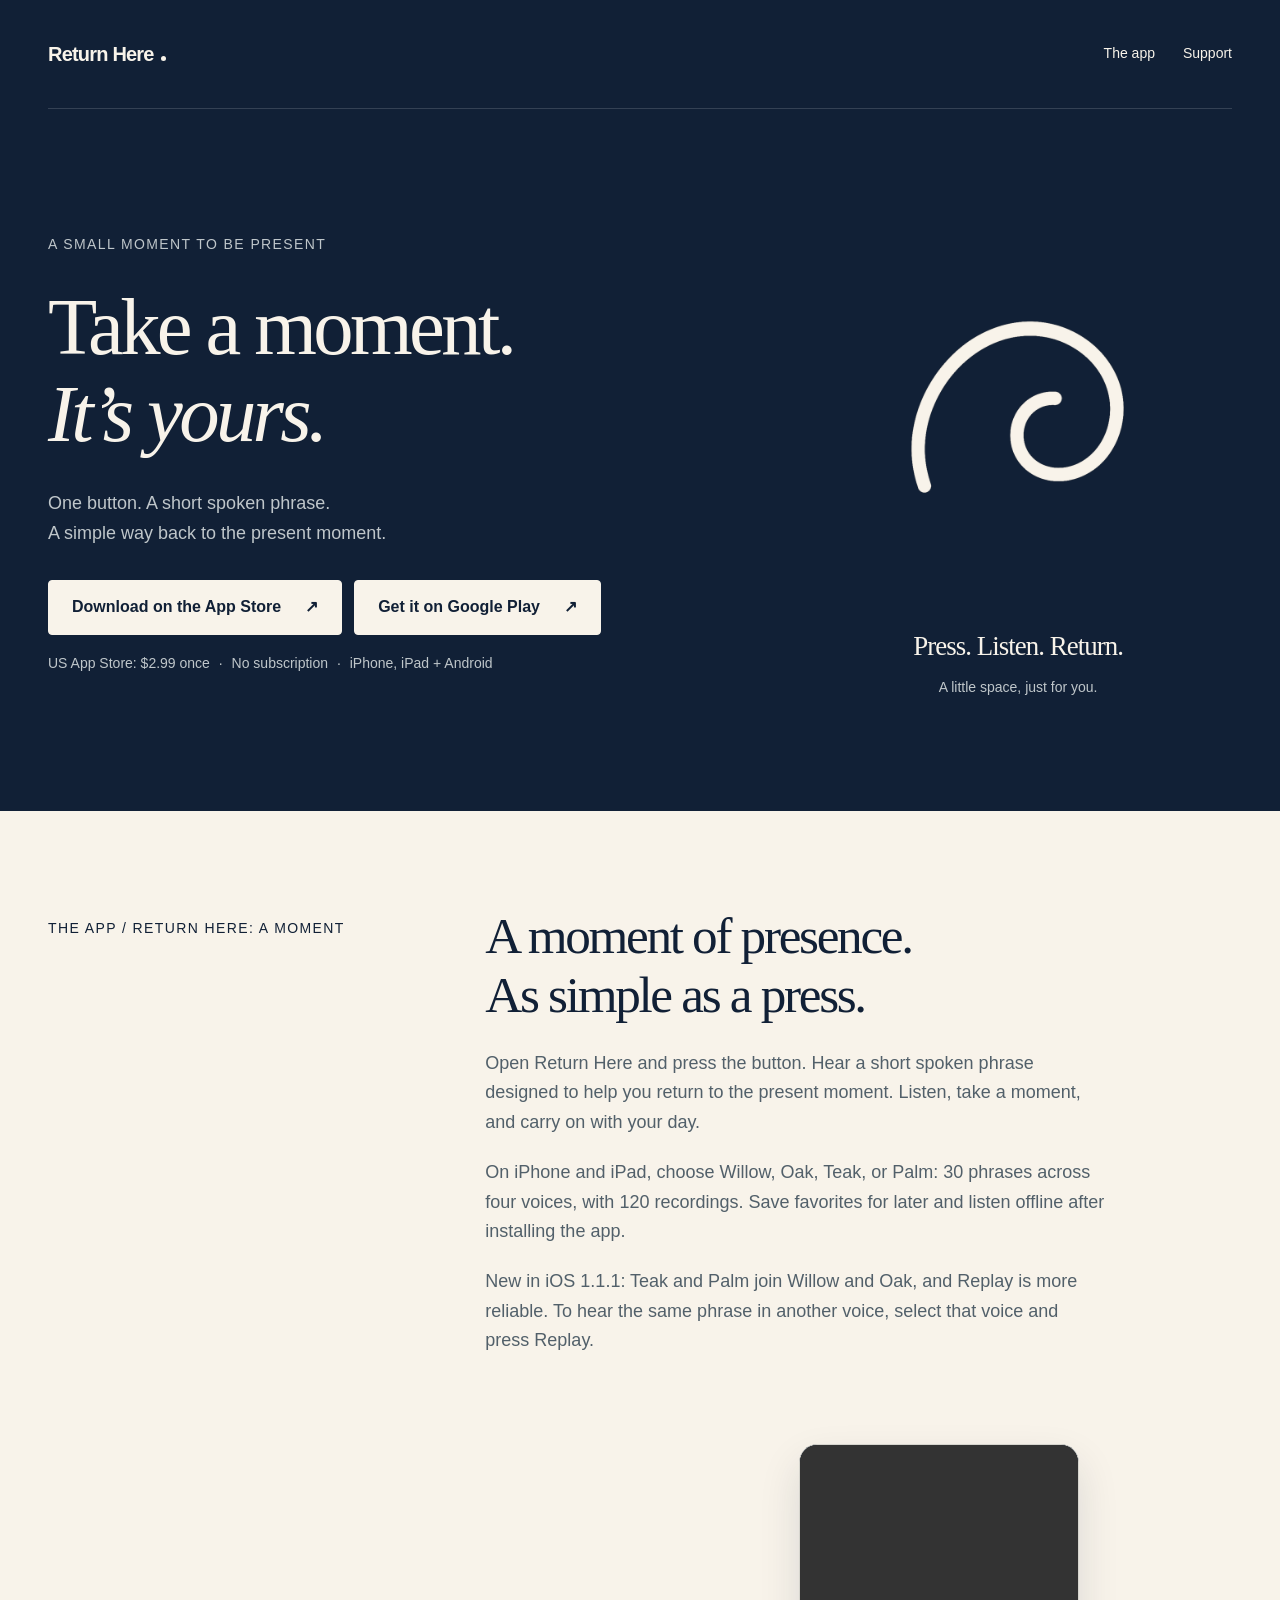
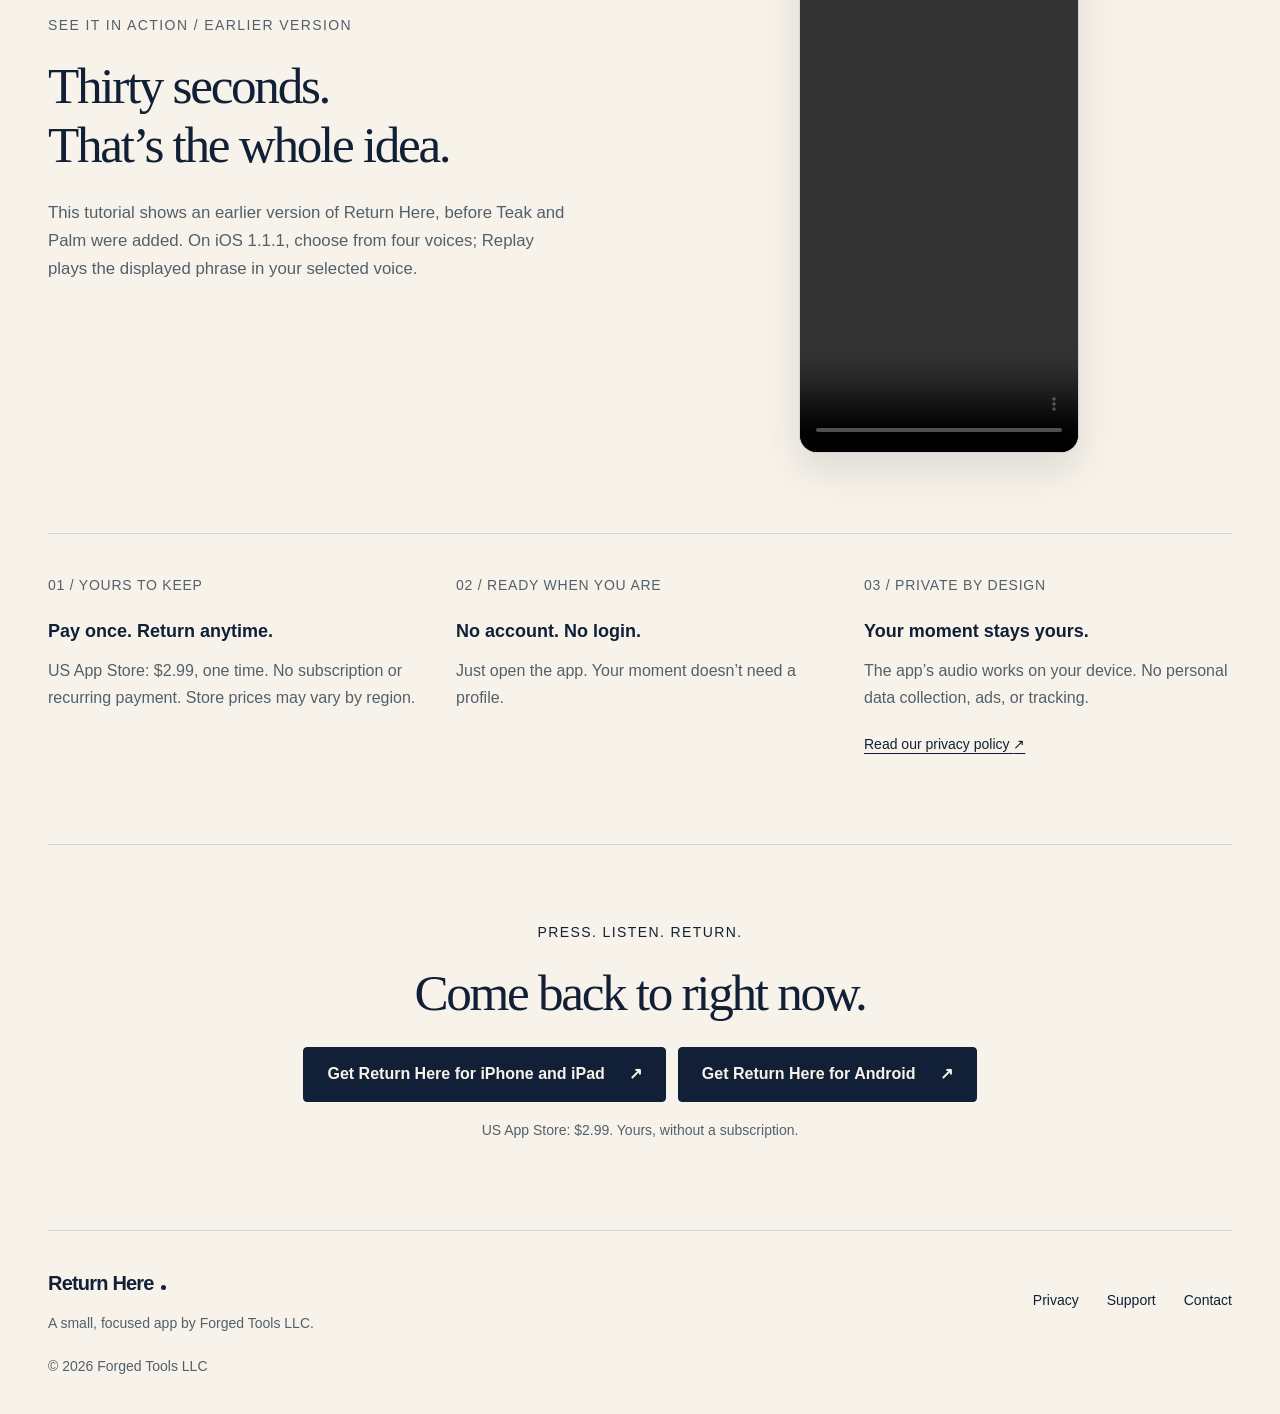
==== return-here/index.html @ cda468ab "Align Return Here website with iOS 1.1.1" ====
<!doctype html>
<html lang="en">
<head>
  <meta charset="utf-8">
  <meta name="viewport" content="width=device-width, initial-scale=1">
  <meta name="theme-color" content="#112036">
  <meta name="description" content="Return Here: A Moment. On iPhone and iPad: 30 phrases in four voices—Willow, Oak, Teak, and Palm. Press, listen, replay, and save favorites. No subscription.">
  <title>Return Here: A Moment — Take a moment. It’s yours.</title>
  <link rel="icon" type="image/png" sizes="1024x1024" href="/assets/return-here-icon.png">
  <link rel="apple-touch-icon" href="/assets/return-here-icon.png">
  <meta property="og:title" content="Return Here: A Moment — Take a moment. It’s yours.">
  <meta property="og:description" content="A simple way back to the present moment. iOS 1.1.1 brings Teak and Palm alongside Willow and Oak, with more reliable Replay. 30 phrases, four voices, 120 recordings.">
  <link rel="canonical" href="https://forgedtools.ai/return-here/">
  <meta property="og:url" content="https://forgedtools.ai/return-here/">
  <meta property="og:type" content="website">
  <meta property="og:image" content="https://forgedtools.ai/assets/return-here-icon.png">
  <meta property="og:image:width" content="1024">
  <meta property="og:image:height" content="1024">
  <meta property="og:image:alt" content="Return Here cream spiral on navy">
  <meta name="twitter:card" content="summary">
  <link rel="stylesheet" href="/return-here.css?v=ios-1-1-1">
</head>
<body>
  <a class="skip-link" href="#main">Skip to content</a>
  <div class="navy">
    <header class="site-header wrap">
      <a class="wordmark" href="/return-here/" aria-label="Return Here home">Return Here<span class="brand-dot" aria-hidden="true"></span></a>
      <nav aria-label="Primary navigation"><a href="#products">The app</a><a href="/support.html">Support</a></nav>
    </header>
    <main id="main">
      <section class="hero wrap" aria-labelledby="hero-title">
        <div class="hero-copy">
          <p class="eyebrow">A small moment to be present</p>
          <h1 id="hero-title">Take a moment.<br><em>It’s yours.</em></h1>
          <p class="intro">One button. A short spoken phrase.<br>A simple way back to the present moment.</p>
          <div class="store-buttons">
            <a class="button" href="https://apps.apple.com/us/app/return-here-a-moment/id6803208554">Download on the App Store <span aria-hidden="true">↗</span></a>
            <a class="button" href="https://play.google.com/store/apps/details?id=ai.forgedtools.here">Get it on Google Play <span aria-hidden="true">↗</span></a>
          </div>
          <p class="purchase">US App Store: $2.99 once <span aria-hidden="true">·</span> No subscription <span aria-hidden="true">·</span> iPhone, iPad + Android</p>
        </div>
        <div class="hero-brand">
          <img class="hero-icon" src="/assets/return-here-icon.png" width="1024" height="1024" alt="Return Here cream spiral" fetchpriority="high">
          <div class="ritual">
            <p>Press. Listen. Return.</p>
            <span class="ritual-note">A little space, just for you.</span>
          </div>
        </div>
      </section>
      <div class="cream">
        <section class="explanation wrap" id="products" aria-labelledby="app-title">
          <p class="eyebrow">The app / Return Here: A Moment</p>
          <div><h2 id="app-title">A moment of presence.<br>As simple as a press.</h2>
          <p>Open Return Here and press the button. Hear a short spoken phrase designed to help you return to the present moment. Listen, take a moment, and carry on with your day.</p>
          <p>On iPhone and iPad, choose Willow, Oak, Teak, or Palm: 30 phrases across four voices, with 120 recordings. Save favorites for later and listen offline after installing the app.</p>
          <p>New in iOS 1.1.1: Teak and Palm join Willow and Oak, and Replay is more reliable. To hear the same phrase in another voice, select that voice and press Replay.</p></div>
        </section>
        <section class="demo wrap" aria-labelledby="demo-title">
          <div class="demo-copy">
            <p class="eyebrow">See it in action / Earlier version</p>
            <h2 id="demo-title">Thirty seconds.<br>That’s the whole idea.</h2>
            <p>This tutorial shows an earlier version of Return Here, before Teak and Palm were added. On iOS 1.1.1, choose from four voices; Replay plays the displayed phrase in your selected voice.</p>
          </div>
          <div class="demo-media">
            <video controls playsinline preload="metadata" aria-label="30-second Return Here tutorial showing an earlier version">
              <source src="/assets/return-here-tutorial.mp4" type="video/mp4">
              Your browser does not support the video tag.
            </video>
          </div>
        </section>
        <section class="values wrap" aria-label="Simple by design">
          <article><p class="eyebrow">01 / Yours to keep</p><h3>Pay once. Return anytime.</h3><p>US App Store: $2.99, one time. No subscription or recurring payment. Store prices may vary by region.</p></article>
          <article><p class="eyebrow">02 / Ready when you are</p><h3>No account. No login.</h3><p>Just open the app. Your moment doesn’t need a profile.</p></article>
          <article><p class="eyebrow">03 / Private by design</p><h3>Your moment stays yours.</h3><p>The app’s audio works on your device. No personal data collection, ads, or tracking.</p><a class="text-link" href="/privacy.html">Read our privacy policy <span aria-hidden="true">↗</span></a></article>
        </section>
        <section class="closing wrap" aria-labelledby="closing-title"><p class="eyebrow">Press. Listen. Return.</p><h2 id="closing-title">Come back to right now.</h2><div class="store-buttons"><a class="button dark" href="https://apps.apple.com/us/app/return-here-a-moment/id6803208554">Get Return Here for iPhone and iPad <span aria-hidden="true">↗</span></a><a class="button dark" href="https://play.google.com/store/apps/details?id=ai.forgedtools.here">Get Return Here for Android <span aria-hidden="true">↗</span></a></div><p class="purchase">US App Store: $2.99. Yours, without a subscription.</p></section>
        <footer class="site-footer wrap">
          <div id="about"><a class="wordmark" href="/return-here/">Return Here<span class="brand-dot" aria-hidden="true"></span></a><p>A small, focused app by Forged Tools LLC.</p></div>
          <nav aria-label="Footer navigation"><a href="/privacy.html">Privacy</a><a href="/support.html">Support</a><a id="contact" href="mailto:hello@forgedtools.ai">Contact</a></nav>
          <p class="copyright">© 2026 Forged Tools LLC</p>
        </footer>
      </div>
    </main>
  </div>
  <script>
    document.addEventListener('visibilitychange', () => {
      if (document.hidden) {
        document.querySelector('.demo-media video').pause();
      }
    });
  </script>
</body>
</html>
---- return-here.css ----
:root { color-scheme: light; --navy: #112036; --cream: #f8f3ea; --muted: #bfc6ca; --ink-muted: #52606a; --line: #d6d5ce; }
* { box-sizing: border-box; }
html { scroll-behavior: smooth; }
body { margin: 0; font-family: -apple-system, BlinkMacSystemFont, "Segoe UI", sans-serif; font-size: 16px; line-height: 1.65; -webkit-font-smoothing: antialiased; }
a { color: inherit; text-underline-offset: .3em; }
a:focus-visible { outline: 2px solid currentColor; outline-offset: 6px; }
a:hover { text-decoration: underline; }
p, h1, h2, h3 { margin-top: 0; }
.wrap { width: min(1184px, calc(100% - 96px)); margin-inline: auto; }
.navy { background: var(--navy); color: var(--cream); }
.cream { background: var(--cream); color: var(--navy); }
.site-header { display: flex; justify-content: space-between; align-items: center; padding-block: 32px; border-bottom: 1px solid #ffffff26; }
.wordmark { display: inline-flex; align-items: baseline; gap: 7px; font-size: 1.25rem; font-weight: 600; letter-spacing: -.04em; text-decoration: none; }
.brand-dot { width: 5px; height: 5px; background: currentColor; border-radius: 50%; }
nav { display: flex; flex-wrap: wrap; gap: 28px; }
nav a { display: inline-flex; align-items: center; min-height: 44px; font-size: .875rem; text-decoration: none; }
.hero { display: grid; grid-template-columns: 1.6fr 1fr; align-items: center; gap: 72px; padding-block: 100px 112px; }
.eyebrow { font-size: .875rem; letter-spacing: .1em; text-transform: uppercase; font-weight: 500; margin-bottom: 28px; }
.hero .eyebrow { color: var(--muted); }
h1, h2 { font-family: Georgia, "Times New Roman", serif; font-weight: 400; letter-spacing: -.045em; }
h1 { font-size: clamp(3.5rem, 6.3vw, 5.7rem); line-height: 1.07; margin-bottom: 32px; }
h1 em { font-weight: 400; }
.intro { color: var(--muted); font-size: 1.125rem; margin-bottom: 32px; }
.store-buttons { display: flex; flex-wrap: wrap; gap: 12px; align-items: center; }
.closing .store-buttons { justify-content: center; }
.button { display: inline-flex; justify-content: center; align-items: center; gap: 24px; min-height: 54px; padding: 13px 23px; border: 1px solid var(--cream); border-radius: 4px; color: var(--navy); background: var(--cream); text-decoration: none; font-size: 1rem; font-weight: 600; }
.button:hover { background: #e4dfd3; text-decoration: none; }
.purchase { font-size: .875rem; color: var(--muted); margin: 17px 0 0; }
.purchase span { margin-inline: 5px; }
.hero-brand { min-width: 0; text-align: center; }
.hero-icon { display: block; width: 100%; max-width: 420px; height: auto; margin-inline: auto; }
.ritual p { font-family: Georgia, "Times New Roman", serif; font-size: clamp(1.4rem, 2.1vw, 2rem); line-height: 1.3; letter-spacing: -.035em; margin: 0; }
.ritual-note { display: block; margin-top: 12px; color: var(--muted); font-size: .875rem; }
.explanation { display: grid; grid-template-columns: 1fr 2fr; gap: 64px; padding-block: 96px 72px; scroll-margin-top: 32px; }
.explanation .eyebrow { padding-top: 10px; }
h2 { font-size: clamp(2.25rem, 4vw, 3.5rem); line-height: 1.15; margin-bottom: 24px; }
.explanation p:not(.eyebrow) { max-width: 620px; font-size: 1.125rem; color: var(--ink-muted); margin-bottom: 0; }
.explanation p + p { margin-top: 20px; }
.demo { display: grid; grid-template-columns: 1fr 1.1fr; gap: 64px; align-items: center; padding-block: 16px 80px; }
.demo-copy .eyebrow { color: var(--ink-muted); margin-bottom: 20px; }
.demo-copy p:not(.eyebrow) { max-width: 520px; color: var(--ink-muted); font-size: 1.05rem; margin-bottom: 0; }
.demo-media { display: flex; justify-content: center; }
.demo-media video { display: block; width: min(100%, 280px); aspect-ratio: 1080 / 2348; background: var(--navy); border: 1px solid var(--line); border-radius: 18px; box-shadow: 0 18px 42px #1120361f; }
.values { display: grid; grid-template-columns: repeat(3, 1fr); gap: 40px; padding-block: 40px 80px; border-top: 1px solid var(--line); }
.values .eyebrow { color: var(--ink-muted); font-size: .875rem; letter-spacing: .055em; margin-bottom: 20px; }
h3 { font-weight: 600; font-size: 1.125rem; margin-bottom: 12px; }
.values article > p:not(.eyebrow) { color: var(--ink-muted); margin-bottom: 14px; }
.text-link { display: inline-block; padding-block: 8px; font-size: .875rem; }
.closing { text-align: center; border-top: 1px solid var(--line); padding-block: 76px 88px; }
.closing .eyebrow { margin-bottom: 20px; }
.dark { background: var(--navy); border-color: var(--navy); color: var(--cream); }
.dark:hover { background: #263e53; }
.closing .purchase { color: var(--ink-muted); }
.site-footer { display: grid; grid-template-columns: 1fr auto; gap: 20px; border-top: 1px solid var(--line); padding-block: 36px; }
.site-footer p { font-size: .875rem; color: var(--ink-muted); margin: 12px 0 0; }
.site-footer .copyright { grid-column: 1 / -1; margin-top: 0; }
.skip-link { position: absolute; top: 12px; left: 12px; z-index: 2; padding: 12px 20px; background: var(--cream); color: var(--navy); transform: translateY(-180%); }
.skip-link:focus { transform: translateY(0); }
@media (max-width: 900px) {
  .wrap { width: calc(100% - 48px); }
  .hero { gap: 32px; padding-block: 72px 80px; }
  .explanation { gap: 32px; }
  .demo { gap: 32px; }
  .values { gap: 24px; }
}
@media (max-width: 640px) {
  .site-header { padding-block: 18px; }
  nav { gap: 20px; }
  .wordmark { font-size: 1.125rem; }
  .hero { grid-template-columns: 1fr; gap: 32px; padding-block: 12px 48px; }
  h1 { font-size: clamp(2.9rem, 10.5vw, 4rem); }
  .hero .eyebrow { font-size: .75rem; letter-spacing: .08em; margin-bottom: 24px; }
  .purchase { max-width: 320px; }
  .hero-brand { grid-row: 1; }
  .hero-icon { width: 200px; }
  .ritual p { font-size: 1.5rem; }
  .ritual-note { margin-top: 8px; }
  .store-buttons { align-items: stretch; }
  .store-buttons .button { width: 100%; }
  .explanation { grid-template-columns: 1fr; gap: 0; padding-block: 56px 44px; }
  .demo { grid-template-columns: 1fr; gap: 28px; padding-block: 0 56px; }
  .demo-media { justify-content: flex-start; }
  .demo-media video { width: min(100%, 240px); }
  .values { grid-template-columns: 1fr; gap: 32px; padding-block: 32px 48px; }
  .values .eyebrow { margin-bottom: 12px; }
  .closing { padding-block: 52px 56px; }
  .closing .purchase { margin-inline: auto; }
  .site-footer { grid-template-columns: 1fr; gap: 12px; }
  .button { gap: 16px; }
}
@media (prefers-reduced-motion: reduce) { html { scroll-behavior: auto; } }
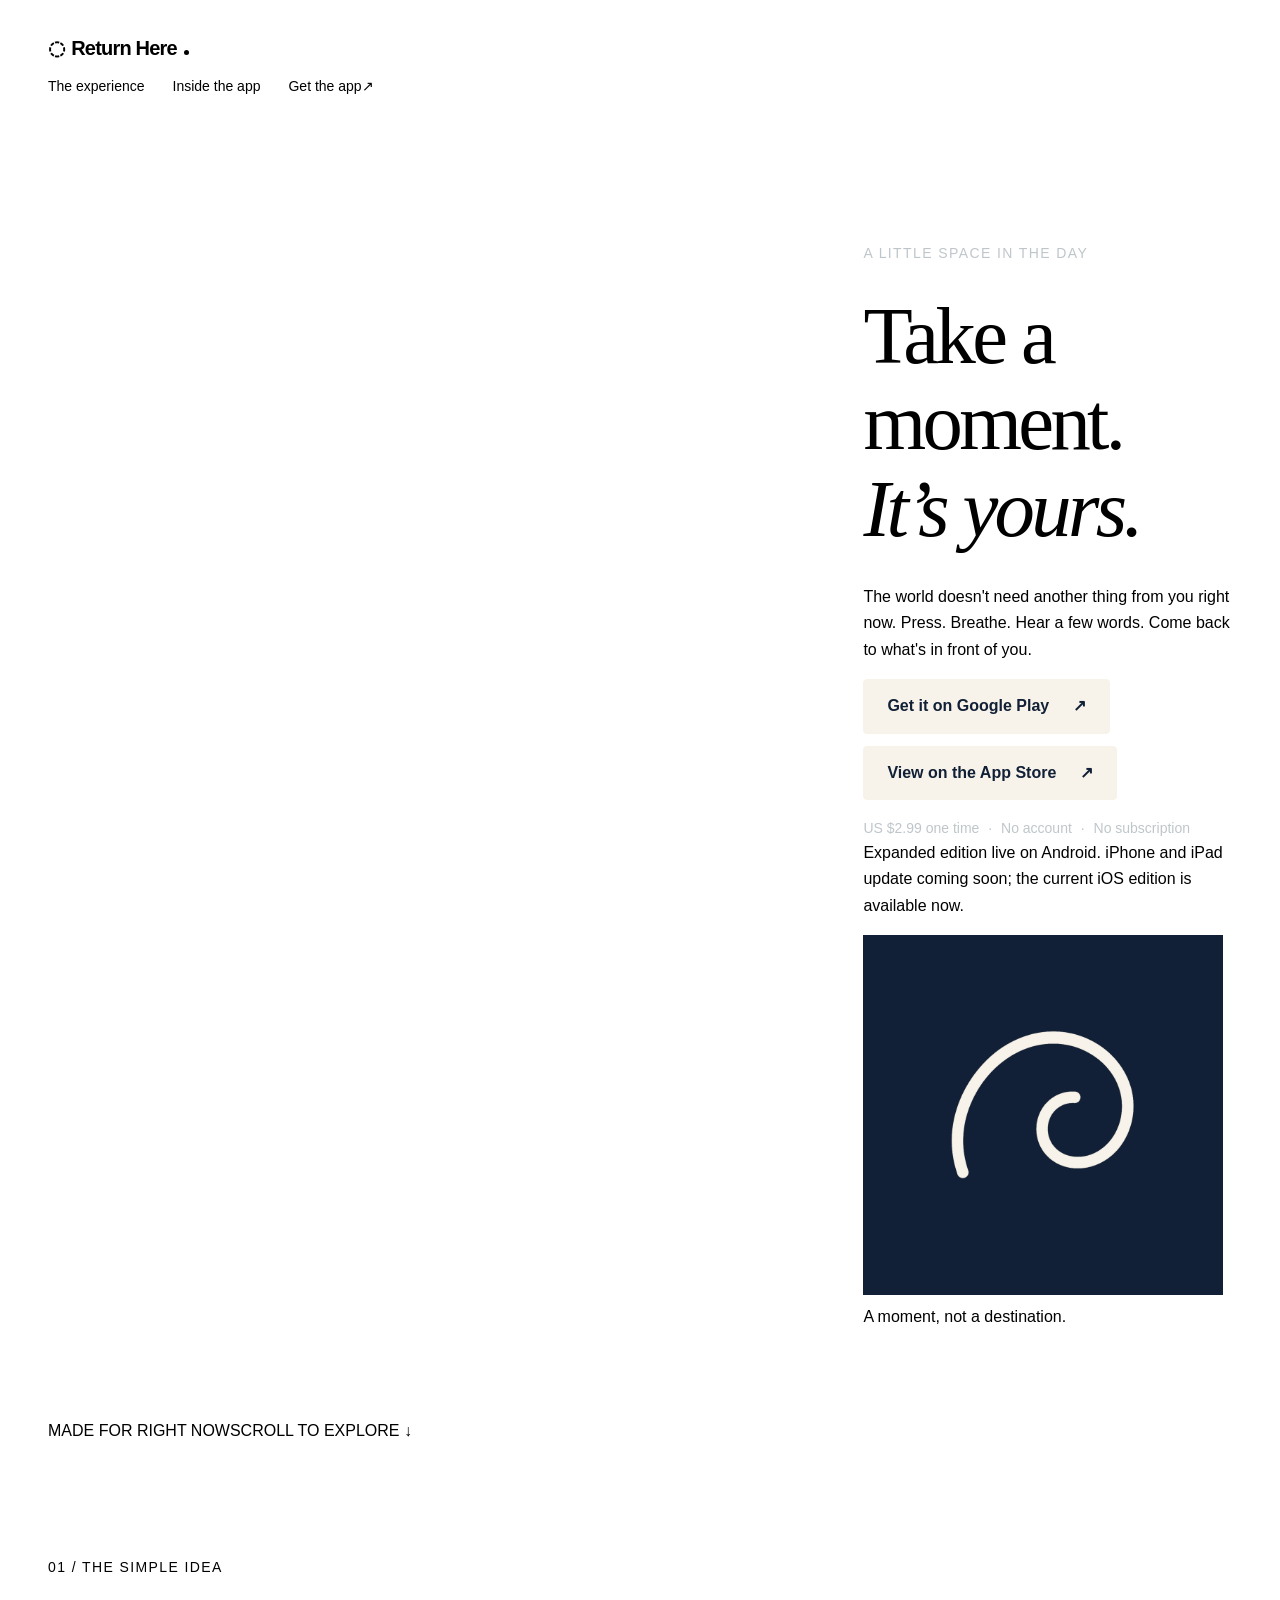
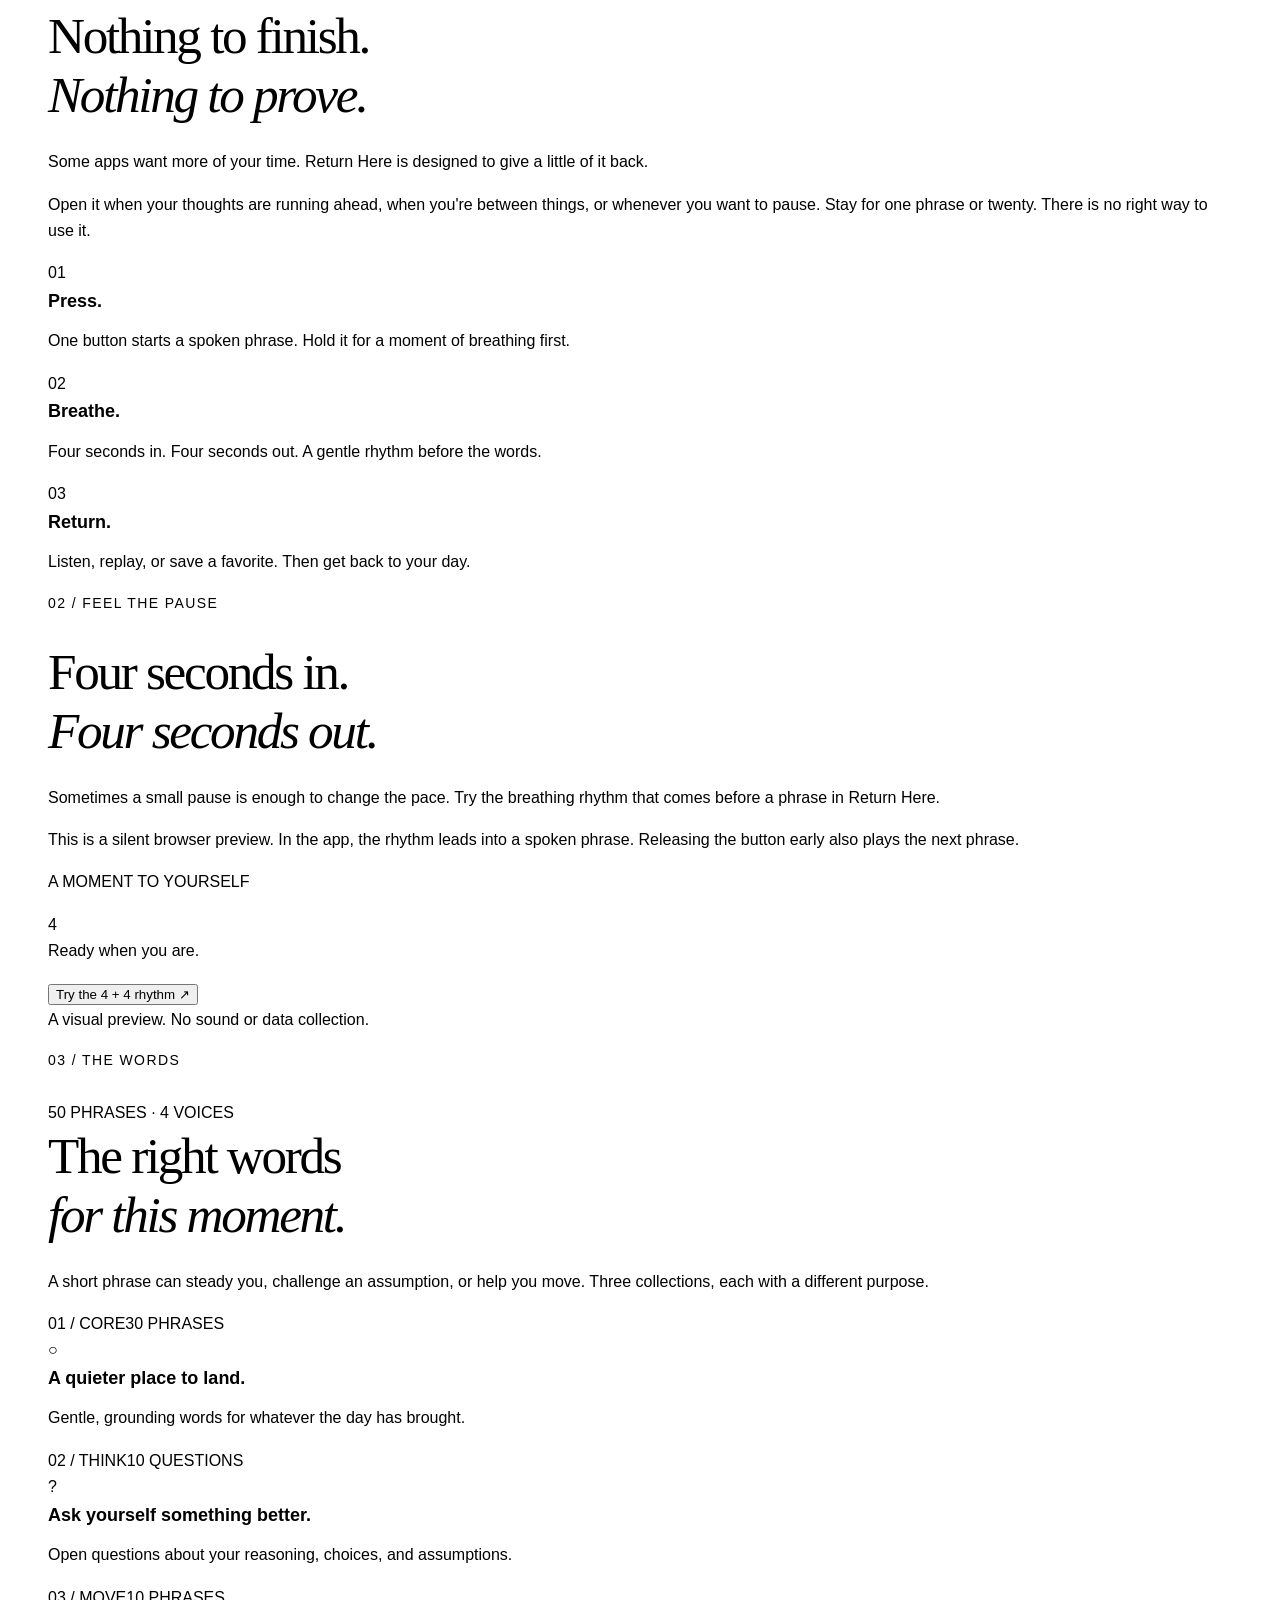
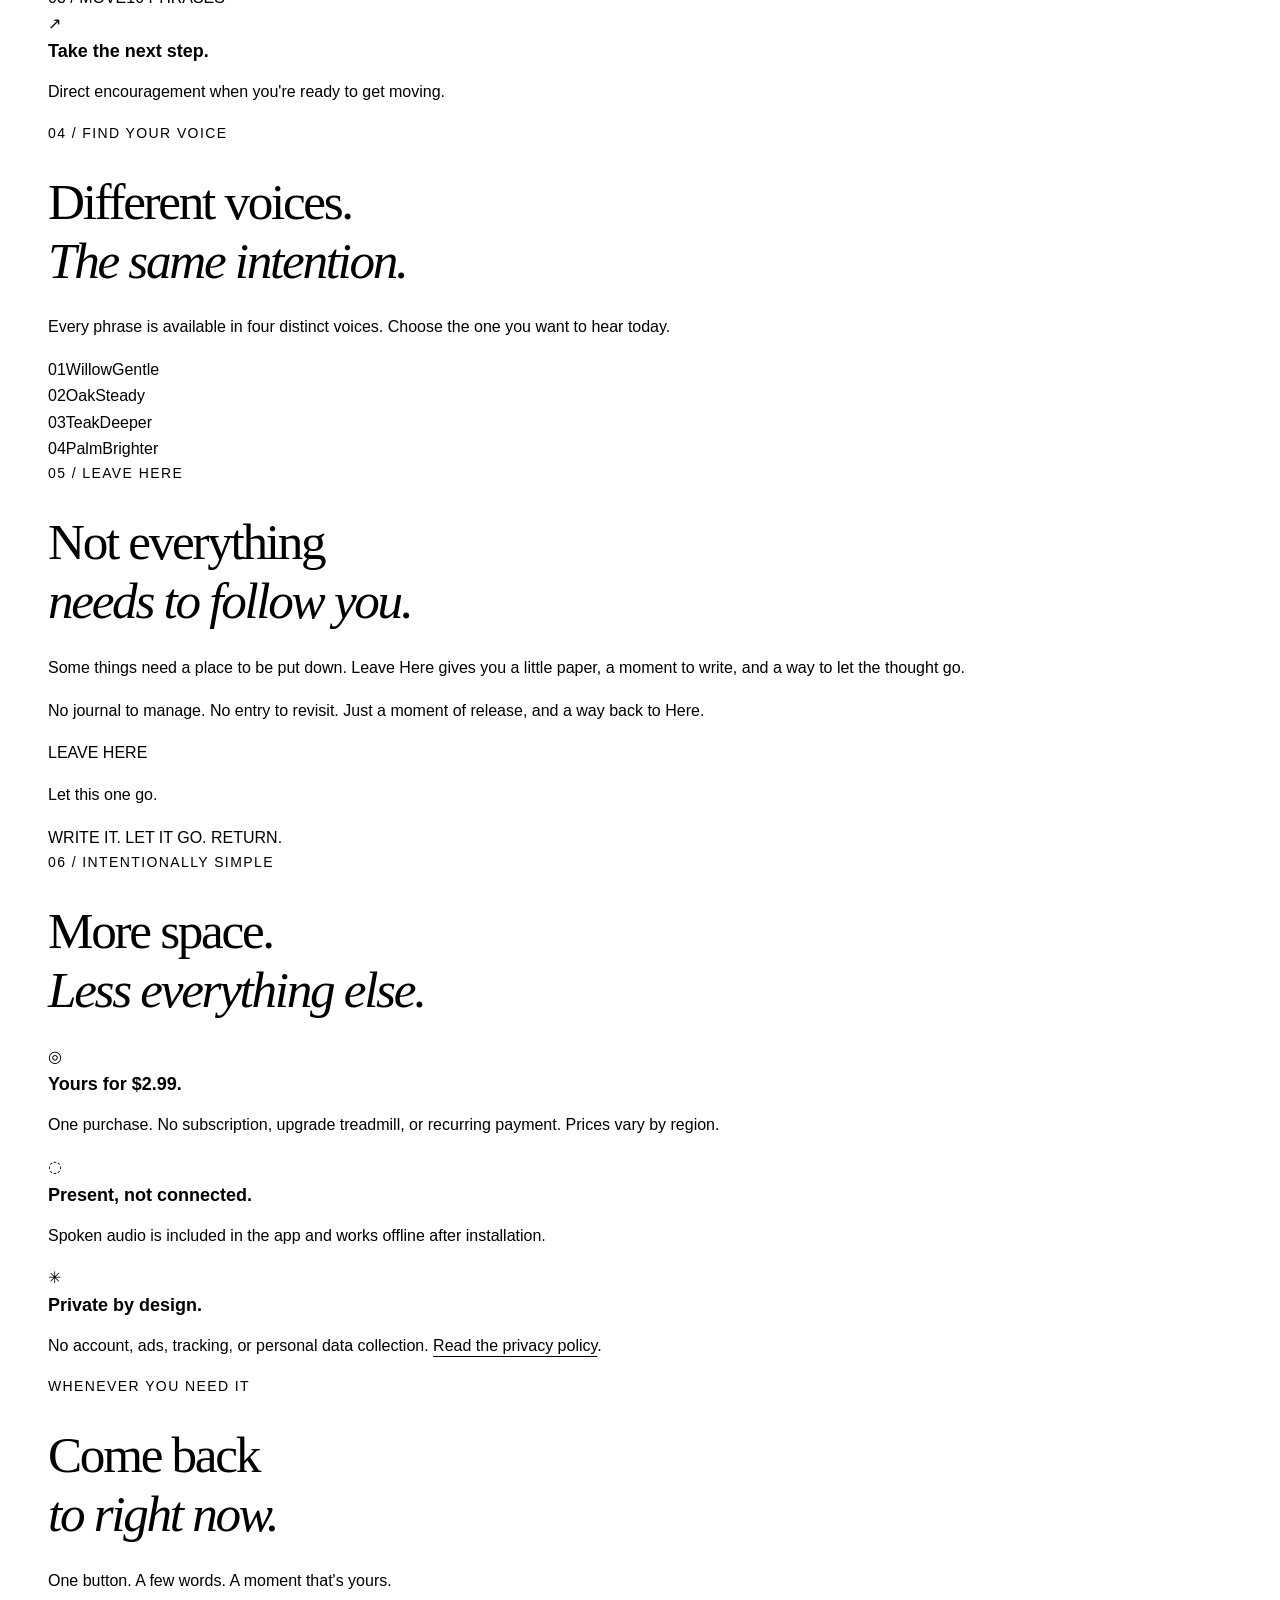
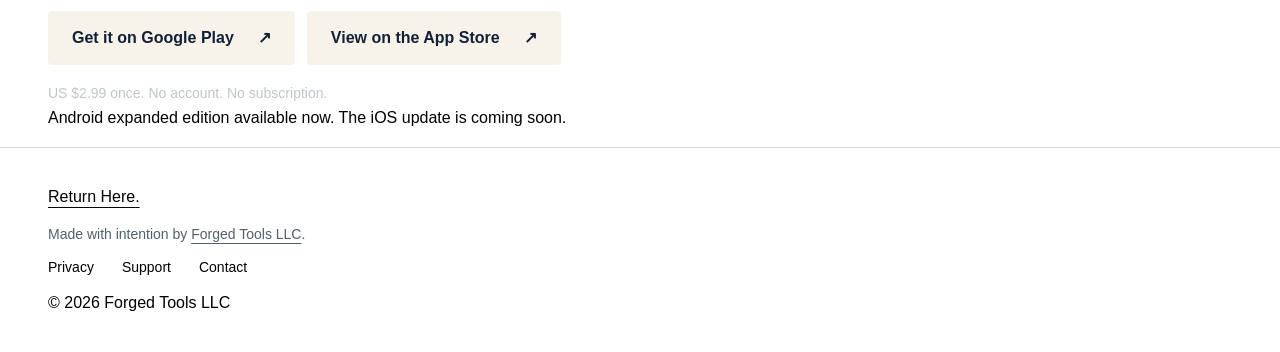
==== commit d7f58271: "Redesign Return Here product page around interactive experience" ====
--- a/return-here/index.html
+++ b/return-here/index.html
@@ -3,91 +3,219 @@
 <head>
   <meta charset="utf-8">
   <meta name="viewport" content="width=device-width, initial-scale=1">
-  <meta name="theme-color" content="#112036">
-  <meta name="description" content="Return Here: A Moment. On iPhone and iPad: 30 phrases in four voices—Willow, Oak, Teak, and Palm. Press, listen, replay, and save favorites. No subscription.">
+  <meta name="theme-color" content="#101e31">
+  <meta name="description" content="Return Here: A Moment. One small pause, 50 spoken phrases across Core, Think, and Move, four voices, breathing, and Leave Here. $2.99 once. No account or subscription.">
   <title>Return Here: A Moment — Take a moment. It’s yours.</title>
-  <link rel="icon" type="image/png" sizes="1024x1024" href="/assets/return-here-icon.png">
+  <link rel="canonical" href="https://forgedtools.ai/return-here/">
+  <link rel="icon" type="image/png" href="/assets/return-here-icon.png">
   <link rel="apple-touch-icon" href="/assets/return-here-icon.png">
-  <meta property="og:title" content="Return Here: A Moment — Take a moment. It’s yours.">
-  <meta property="og:description" content="A simple way back to the present moment. iOS 1.1.1 brings Teak and Palm alongside Willow and Oak, with more reliable Replay. 30 phrases, four voices, 120 recordings.">
-  <link rel="canonical" href="https://forgedtools.ai/return-here/">
+  <meta property="og:type" content="website">
   <meta property="og:url" content="https://forgedtools.ai/return-here/">
-  <meta property="og:type" content="website">
+  <meta property="og:title" content="Return Here — Take a moment. It’s yours.">
+  <meta property="og:description" content="No feed. No streak. Just a small moment to breathe, listen, and return.">
   <meta property="og:image" content="https://forgedtools.ai/assets/return-here-icon.png">
-  <meta property="og:image:width" content="1024">
-  <meta property="og:image:height" content="1024">
   <meta property="og:image:alt" content="Return Here cream spiral on navy">
   <meta name="twitter:card" content="summary">
-  <link rel="stylesheet" href="/return-here.css?v=ios-1-1-1">
+  <link rel="stylesheet" href="/return-here.css?v=2026-11-experience-1">
 </head>
 <body>
   <a class="skip-link" href="#main">Skip to content</a>
-  <div class="navy">
-    <header class="site-header wrap">
-      <a class="wordmark" href="/return-here/" aria-label="Return Here home">Return Here<span class="brand-dot" aria-hidden="true"></span></a>
-      <nav aria-label="Primary navigation"><a href="#products">The app</a><a href="/support.html">Support</a></nav>
-    </header>
-    <main id="main">
-      <section class="hero wrap" aria-labelledby="hero-title">
+  <header class="site-header">
+    <div class="wrap nav-wrap">
+      <a class="wordmark" href="/return-here/" aria-label="Return Here home"><span class="wordmark-symbol" aria-hidden="true">◌</span> Return Here<span class="brand-dot" aria-hidden="true"></span></a>
+      <nav aria-label="Main navigation">
+        <a href="#experience">The experience</a>
+        <a href="#inside">Inside the app</a>
+        <a class="nav-download" href="#get-the-app">Get the app <span aria-hidden="true">↗</span></a>
+      </nav>
+    </div>
+  </header>
+
+  <main id="main">
+    <section class="hero dark-panel" aria-labelledby="hero-title">
+      <div class="hero-sheen" aria-hidden="true"></div>
+      <div class="wrap hero-grid">
         <div class="hero-copy">
-          <p class="eyebrow">A small moment to be present</p>
+          <p class="eyebrow light-eyebrow"><span class="eyebrow-line" aria-hidden="true"></span> A little space in the day</p>
           <h1 id="hero-title">Take a moment.<br><em>It’s yours.</em></h1>
-          <p class="intro">One button. A short spoken phrase.<br>A simple way back to the present moment.</p>
-          <div class="store-buttons">
-            <a class="button" href="https://apps.apple.com/us/app/return-here-a-moment/id6803208554">Download on the App Store <span aria-hidden="true">↗</span></a>
-            <a class="button" href="https://play.google.com/store/apps/details?id=ai.forgedtools.here">Get it on Google Play <span aria-hidden="true">↗</span></a>
+          <p class="hero-dek">The world doesn't need another thing from you right now. Press. Breathe. Hear a few words. Come back to what's in front of you.</p>
+          <div class="store-buttons" aria-label="Download Return Here">
+            <a class="button button-primary" href="https://play.google.com/store/apps/details?id=ai.forgedtools.here">Get it on Google Play <span aria-hidden="true">↗</span></a>
+            <a class="button button-outline" href="https://apps.apple.com/us/app/return-here-a-moment/id6803208554">View on the App Store <span aria-hidden="true">↗</span></a>
           </div>
-          <p class="purchase">US App Store: $2.99 once <span aria-hidden="true">·</span> No subscription <span aria-hidden="true">·</span> iPhone, iPad + Android</p>
-        </div>
-        <div class="hero-brand">
-          <img class="hero-icon" src="/assets/return-here-icon.png" width="1024" height="1024" alt="Return Here cream spiral" fetchpriority="high">
-          <div class="ritual">
-            <p>Press. Listen. Return.</p>
-            <span class="ritual-note">A little space, just for you.</span>
+          <p class="purchase">US $2.99 one time <span aria-hidden="true">·</span> No account <span aria-hidden="true">·</span> No subscription</p>
+          <p class="release-note">Expanded edition live on Android. iPhone and iPad update coming soon; the current iOS edition is available now.</p>
+        </div>
+        <div class="hero-art">
+          <div class="halo halo-one" aria-hidden="true"></div>
+          <div class="halo halo-two" aria-hidden="true"></div>
+          <div class="halo halo-three" aria-hidden="true"></div>
+          <div class="icon-plinth">
+            <img src="/assets/return-here-icon.png" width="360" height="360" alt="Return Here app icon: a cream spiral on a navy background" fetchpriority="high">
           </div>
-        </div>
-      </section>
-      <div class="cream">
-        <section class="explanation wrap" id="products" aria-labelledby="app-title">
-          <p class="eyebrow">The app / Return Here: A Moment</p>
-          <div><h2 id="app-title">A moment of presence.<br>As simple as a press.</h2>
-          <p>Open Return Here and press the button. Hear a short spoken phrase designed to help you return to the present moment. Listen, take a moment, and carry on with your day.</p>
-          <p>On iPhone and iPad, choose Willow, Oak, Teak, or Palm: 30 phrases across four voices, with 120 recordings. Save favorites for later and listen offline after installing the app.</p>
-          <p>New in iOS 1.1.1: Teak and Palm join Willow and Oak, and Replay is more reliable. To hear the same phrase in another voice, select that voice and press Replay.</p></div>
-        </section>
-        <section class="demo wrap" aria-labelledby="demo-title">
-          <div class="demo-copy">
-            <p class="eyebrow">See it in action / Earlier version</p>
-            <h2 id="demo-title">Thirty seconds.<br>That’s the whole idea.</h2>
-            <p>This tutorial shows an earlier version of Return Here, before Teak and Palm were added. On iOS 1.1.1, choose from four voices; Replay plays the displayed phrase in your selected voice.</p>
-          </div>
-          <div class="demo-media">
-            <video controls playsinline preload="metadata" aria-label="30-second Return Here tutorial showing an earlier version">
-              <source src="/assets/return-here-tutorial.mp4" type="video/mp4">
-              Your browser does not support the video tag.
-            </video>
-          </div>
-        </section>
-        <section class="values wrap" aria-label="Simple by design">
-          <article><p class="eyebrow">01 / Yours to keep</p><h3>Pay once. Return anytime.</h3><p>US App Store: $2.99, one time. No subscription or recurring payment. Store prices may vary by region.</p></article>
-          <article><p class="eyebrow">02 / Ready when you are</p><h3>No account. No login.</h3><p>Just open the app. Your moment doesn’t need a profile.</p></article>
-          <article><p class="eyebrow">03 / Private by design</p><h3>Your moment stays yours.</h3><p>The app’s audio works on your device. No personal data collection, ads, or tracking.</p><a class="text-link" href="/privacy.html">Read our privacy policy <span aria-hidden="true">↗</span></a></article>
-        </section>
-        <section class="closing wrap" aria-labelledby="closing-title"><p class="eyebrow">Press. Listen. Return.</p><h2 id="closing-title">Come back to right now.</h2><div class="store-buttons"><a class="button dark" href="https://apps.apple.com/us/app/return-here-a-moment/id6803208554">Get Return Here for iPhone and iPad <span aria-hidden="true">↗</span></a><a class="button dark" href="https://play.google.com/store/apps/details?id=ai.forgedtools.here">Get Return Here for Android <span aria-hidden="true">↗</span></a></div><p class="purchase">US App Store: $2.99. Yours, without a subscription.</p></section>
-        <footer class="site-footer wrap">
-          <div id="about"><a class="wordmark" href="/return-here/">Return Here<span class="brand-dot" aria-hidden="true"></span></a><p>A small, focused app by Forged Tools LLC.</p></div>
-          <nav aria-label="Footer navigation"><a href="/privacy.html">Privacy</a><a href="/support.html">Support</a><a id="contact" href="mailto:hello@forgedtools.ai">Contact</a></nav>
-          <p class="copyright">© 2026 Forged Tools LLC</p>
-        </footer>
-      </div>
-    </main>
-  </div>
+          <p class="hero-art-note">A moment, not a destination.</p>
+        </div>
+      </div>
+      <div class="wrap hero-bottom"><span>MADE FOR RIGHT NOW</span><span>SCROLL TO EXPLORE <span aria-hidden="true">↓</span></span></div>
+    </section>
+
+    <section class="intro-section paper-panel" id="experience" aria-labelledby="experience-title">
+      <div class="wrap">
+        <p class="eyebrow">01 / The simple idea</p>
+        <div class="editorial-grid">
+          <h2 id="experience-title">Nothing to finish.<br><em>Nothing to prove.</em></h2>
+          <div class="editorial-copy"><p>Some apps want more of your time. Return Here is designed to give a little of it back.</p><p>Open it when your thoughts are running ahead, when you're between things, or whenever you want to pause. Stay for one phrase or twenty. There is no right way to use it.</p></div>
+        </div>
+        <div class="steps" aria-label="How Return Here works">
+          <article><span class="step-number">01</span><div class="step-rule"></div><h3>Press.</h3><p>One button starts a spoken phrase. Hold it for a moment of breathing first.</p></article>
+          <article><span class="step-number">02</span><div class="step-rule"></div><h3>Breathe.</h3><p>Four seconds in. Four seconds out. A gentle rhythm before the words.</p></article>
+          <article><span class="step-number">03</span><div class="step-rule"></div><h3>Return.</h3><p>Listen, replay, or save a favorite. Then get back to your day.</p></article>
+        </div>
+      </div>
+    </section>
+
+    <section class="breathing-section mist-panel" aria-labelledby="breathing-title">
+      <div class="wrap breathing-grid">
+        <div class="breathing-copy">
+          <p class="eyebrow">02 / Feel the pause</p>
+          <h2 id="breathing-title">Four seconds in.<br><em>Four seconds out.</em></h2>
+          <p>Sometimes a small pause is enough to change the pace. Try the breathing rhythm that comes before a phrase in Return Here.</p>
+          <p class="fine-print">This is a silent browser preview. In the app, the rhythm leads into a spoken phrase. Releasing the button early also plays the next phrase.</p>
+        </div>
+        <div class="breathing-demo" aria-label="Interactive breathing rhythm preview">
+          <p class="demo-kicker">A MOMENT TO YOURSELF</p>
+          <div class="breath-orb" id="breath-orb" aria-hidden="true"><div class="breath-core"><span id="breath-count">4</span></div></div>
+          <p class="breath-state" id="breath-state" role="status">Ready when you are.</p>
+          <button class="breath-button" id="breath-start" type="button">Try the 4 + 4 rhythm <span aria-hidden="true">↗</span></button>
+          <p class="demo-footnote">A visual preview. No sound or data collection.</p>
+        </div>
+      </div>
+    </section>
+
+    <section class="inside-section paper-panel" id="inside" aria-labelledby="inside-title">
+      <div class="wrap">
+        <div class="section-top"><p class="eyebrow">03 / The words</p><span class="side-label">50 PHRASES · 4 VOICES</span></div>
+        <div class="editorial-grid inside-header">
+          <h2 id="inside-title">The right words<br><em>for this moment.</em></h2>
+          <p class="editorial-copy">A short phrase can steady you, challenge an assumption, or help you move. Three collections, each with a different purpose.</p>
+        </div>
+        <div class="collections">
+          <article class="collection collection-core"><div class="collection-top"><span>01 / CORE</span><span>30 PHRASES</span></div><div class="collection-art" aria-hidden="true"><span class="collection-mark core-mark">○</span></div><div class="collection-bottom"><h3>A quieter place to land.</h3><p>Gentle, grounding words for whatever the day has brought.</p></div></article>
+          <article class="collection collection-think"><div class="collection-top"><span>02 / THINK</span><span>10 QUESTIONS</span></div><div class="collection-art" aria-hidden="true"><span class="collection-mark think-mark">?</span></div><div class="collection-bottom"><h3>Ask yourself something better.</h3><p>Open questions about your reasoning, choices, and assumptions.</p></div></article>
+          <article class="collection collection-move"><div class="collection-top"><span>03 / MOVE</span><span>10 PHRASES</span></div><div class="collection-art" aria-hidden="true"><span class="collection-mark move-mark">↗</span></div><div class="collection-bottom"><h3>Take the next step.</h3><p>Direct encouragement when you're ready to get moving.</p></div></article>
+        </div>
+      </div>
+    </section>
+
+    <section class="voices-section dark-panel" aria-labelledby="voices-title">
+      <div class="wrap voices-grid">
+        <div>
+          <p class="eyebrow light-eyebrow">04 / Find your voice</p>
+          <h2 id="voices-title">Different voices.<br><em>The same intention.</em></h2>
+          <p>Every phrase is available in four distinct voices. Choose the one you want to hear today.</p>
+        </div>
+        <div class="voices-list" aria-label="The four voices">
+          <div><span class="voice-index">01</span><span class="voice-name">Willow</span><span class="voice-character">Gentle</span></div>
+          <div><span class="voice-index">02</span><span class="voice-name">Oak</span><span class="voice-character">Steady</span></div>
+          <div><span class="voice-index">03</span><span class="voice-name">Teak</span><span class="voice-character">Deeper</span></div>
+          <div><span class="voice-index">04</span><span class="voice-name">Palm</span><span class="voice-character">Brighter</span></div>
+        </div>
+      </div>
+    </section>
+
+    <section class="leave-section paper-panel" aria-labelledby="leave-title">
+      <div class="wrap leave-grid">
+        <div class="leave-copy">
+          <p class="eyebrow">05 / Leave Here</p>
+          <h2 id="leave-title">Not everything<br><em>needs to follow you.</em></h2>
+          <p>Some things need a place to be put down. Leave Here gives you a little paper, a moment to write, and a way to let the thought go.</p>
+          <p>No journal to manage. No entry to revisit. Just a moment of release, and a way back to Here.</p>
+        </div>
+        <div class="paper-stage" aria-label="Illustration of a note drifting away">
+          <div class="paper-sheet"><p class="paper-caption">LEAVE HERE</p><p class="paper-handwriting">Let this one go.</p><span class="paper-line"></span><span class="paper-line short"></span><div class="paper-tear" aria-hidden="true"></div></div>
+          <span class="paper-stage-label">WRITE IT. LET IT GO. RETURN.</span>
+        </div>
+      </div>
+    </section>
+
+    <section class="principles-section mist-panel" aria-labelledby="principles-title">
+      <div class="wrap">
+        <p class="eyebrow">06 / Intentionally simple</p>
+        <h2 id="principles-title">More space.<br><em>Less everything else.</em></h2>
+        <div class="principles">
+          <article><span class="principle-icon" aria-hidden="true">◎</span><h3>Yours for $2.99.</h3><p>One purchase. No subscription, upgrade treadmill, or recurring payment. Prices vary by region.</p></article>
+          <article><span class="principle-icon" aria-hidden="true">◌</span><h3>Present, not connected.</h3><p>Spoken audio is included in the app and works offline after installation.</p></article>
+          <article><span class="principle-icon" aria-hidden="true">✳</span><h3>Private by design.</h3><p>No account, ads, tracking, or personal data collection. <a href="/privacy.html">Read the privacy policy</a>.</p></article>
+        </div>
+      </div>
+    </section>
+
+    <section class="final-section dark-panel" id="get-the-app" aria-labelledby="final-title">
+      <div class="wrap final-inner">
+        <p class="eyebrow light-eyebrow">WHENEVER YOU NEED IT</p>
+        <h2 id="final-title">Come back<br><em>to right now.</em></h2>
+        <p>One button. A few words. A moment that's yours.</p>
+        <div class="store-buttons" aria-label="Download Return Here">
+          <a class="button button-primary" href="https://play.google.com/store/apps/details?id=ai.forgedtools.here">Get it on Google Play <span aria-hidden="true">↗</span></a>
+          <a class="button button-outline" href="https://apps.apple.com/us/app/return-here-a-moment/id6803208554">View on the App Store <span aria-hidden="true">↗</span></a>
+        </div>
+        <p class="purchase">US $2.99 once. No account. No subscription.</p>
+        <p class="release-note">Android expanded edition available now. The iOS update is coming soon.</p>
+      </div>
+    </section>
+  </main>
+
+  <footer class="site-footer">
+    <div class="wrap footer-grid">
+      <div><a class="footer-brand" href="/return-here/">Return Here<span aria-hidden="true">.</span></a><p>Made with intention by <a href="/">Forged Tools LLC</a>.</p></div>
+      <nav aria-label="Footer navigation"><a href="/privacy.html">Privacy</a><a href="/support.html">Support</a><a href="mailto:hello@forgedtools.ai">Contact</a></nav>
+      <span class="copyright">© 2026 Forged Tools LLC</span>
+    </div>
+  </footer>
   <script>
-    document.addEventListener('visibilitychange', () => {
-      if (document.hidden) {
-        document.querySelector('.demo-media video').pause();
+    (() => {
+      const button = document.getElementById('breath-start');
+      const orb = document.getElementById('breath-orb');
+      const count = document.getElementById('breath-count');
+      const state = document.getElementById('breath-state');
+      let intervalId = null;
+      let elapsed = 0;
+      function reset() {
+        if (intervalId !== null) window.clearInterval(intervalId);
+        intervalId = null;
+        elapsed = 0;
+        orb.classList.remove('breathing-active');
+        count.textContent = '4';
+        state.textContent = 'Ready when you are.';
+        button.textContent = 'Try the 4 + 4 rhythm ↗';
       }
-    });
+      button.addEventListener('click', () => {
+        reset();
+        orb.classList.add('breathing-active');
+        state.textContent = 'Inhale slowly.';
+        button.textContent = 'Restart the rhythm ↗';
+        const started = performance.now();
+        intervalId = window.setInterval(() => {
+          const nextElapsed = Math.min(8, Math.floor((performance.now() - started) / 1000));
+          if (nextElapsed === elapsed) return;
+          elapsed = nextElapsed;
+          if (elapsed >= 8) {
+            window.clearInterval(intervalId);
+            intervalId = null;
+            orb.classList.remove('breathing-active');
+            count.textContent = '✓';
+            state.textContent = 'That moment was yours.';
+            button.textContent = 'Try it again ↗';
+            return;
+          }
+          state.textContent = elapsed < 4 ? 'Inhale slowly.' : 'Exhale slowly.';
+          count.textContent = String(4 - (elapsed % 4));
+        }, 100);
+      });
+      document.addEventListener('visibilitychange', () => {
+        if (document.hidden && intervalId !== null) reset();
+      });
+    })();
   </script>
 </body>
-</html>
+</html>
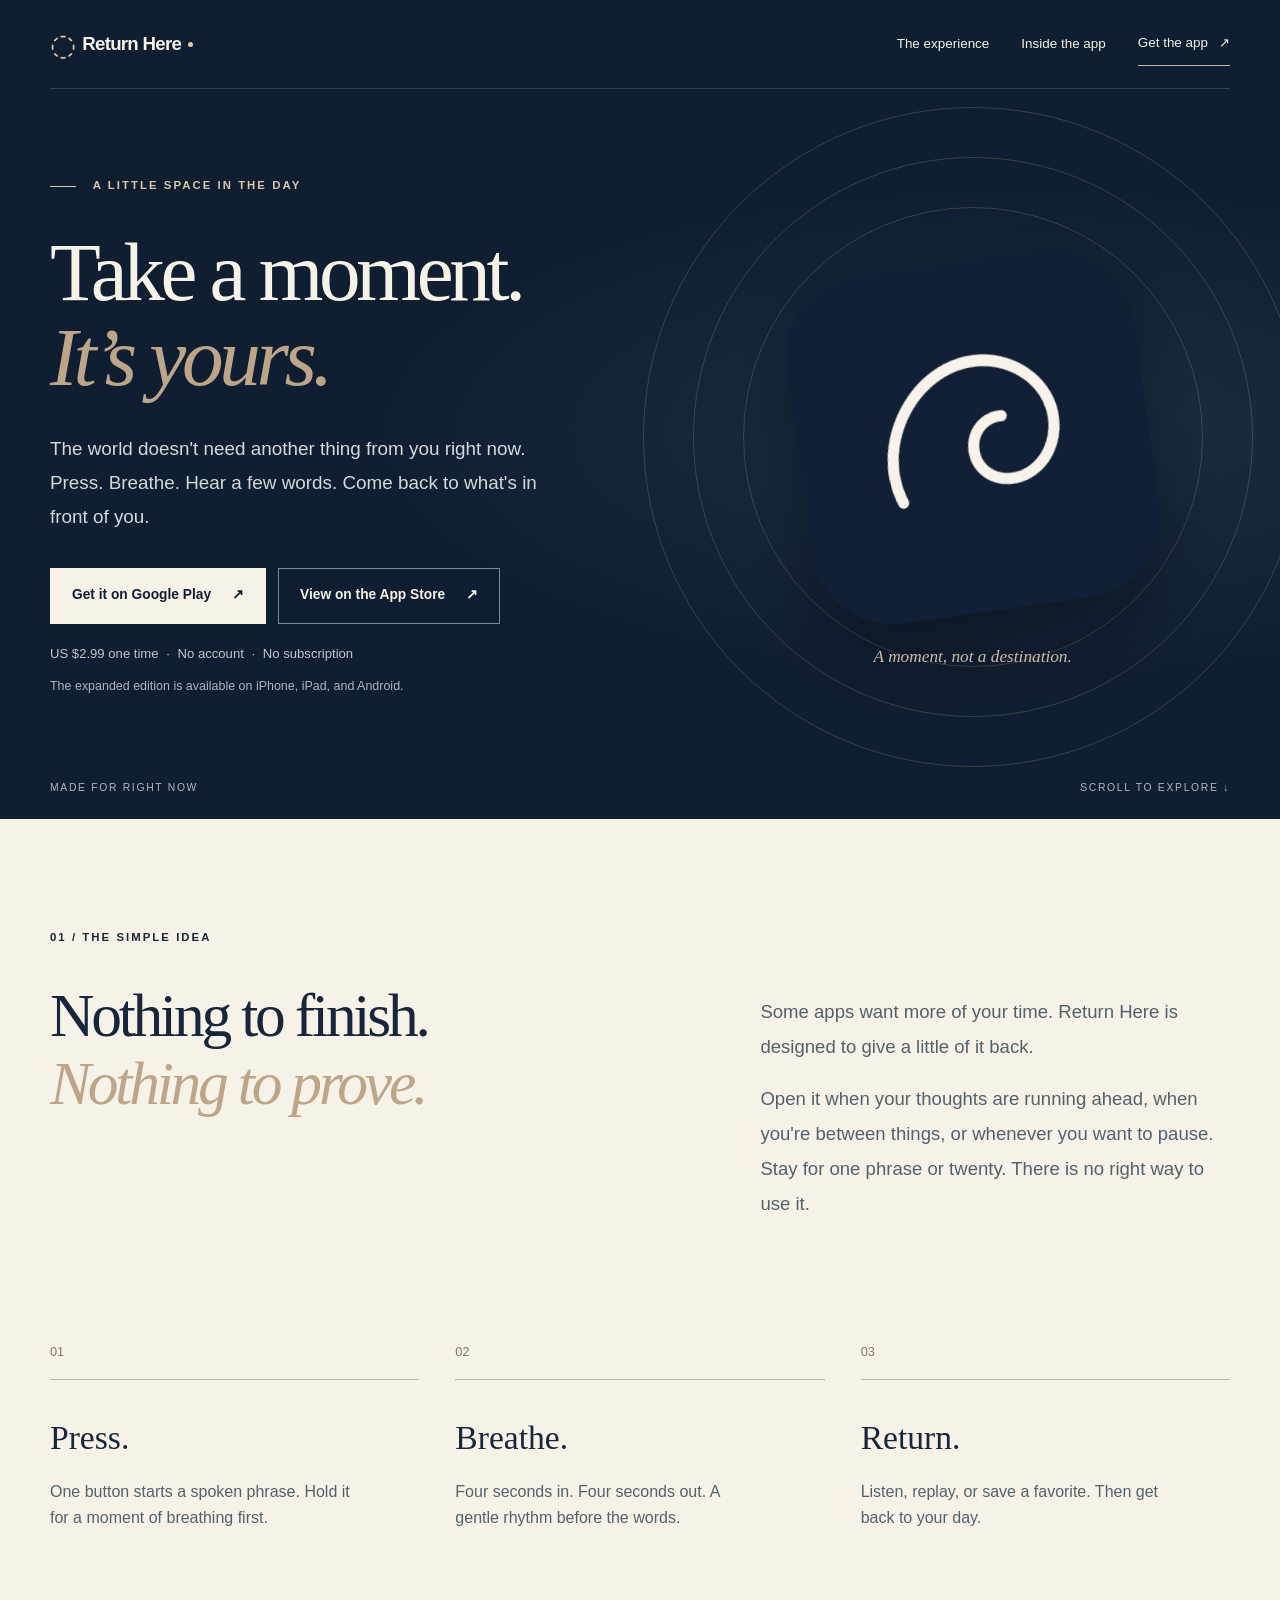
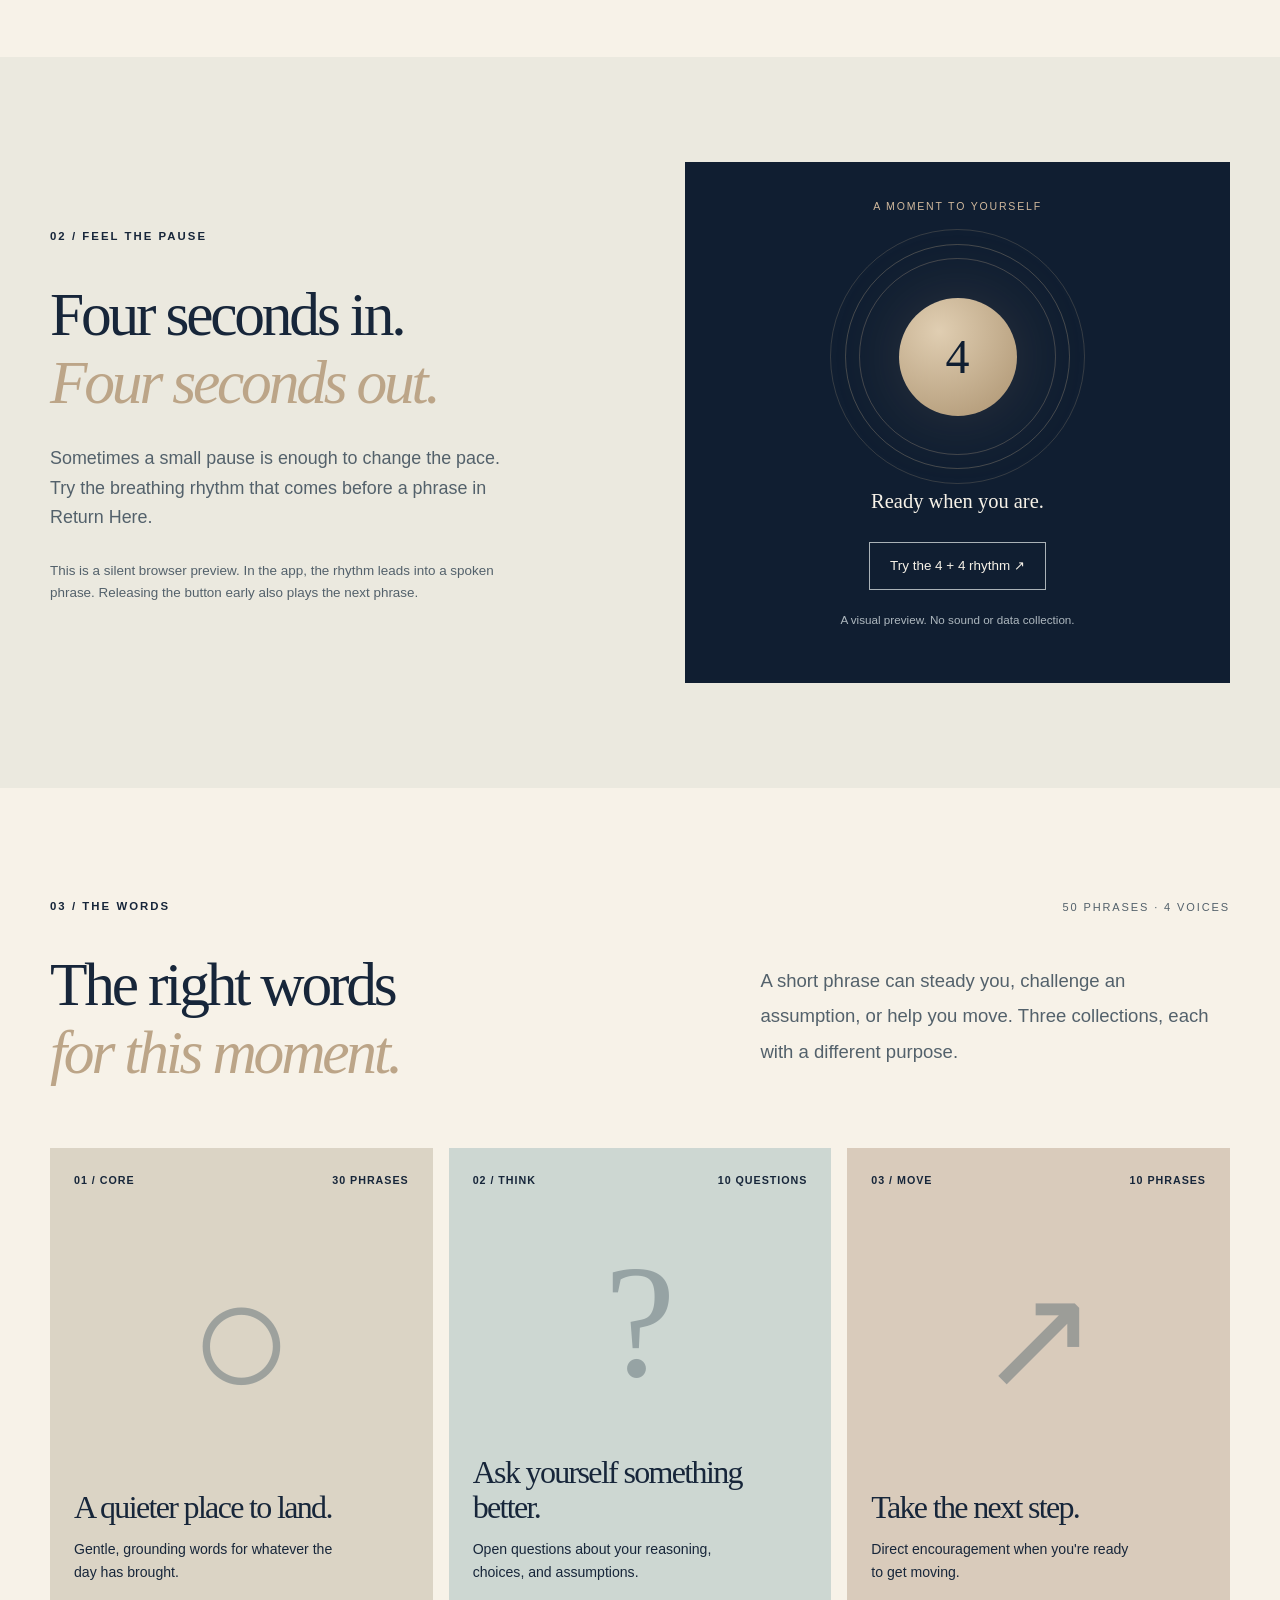
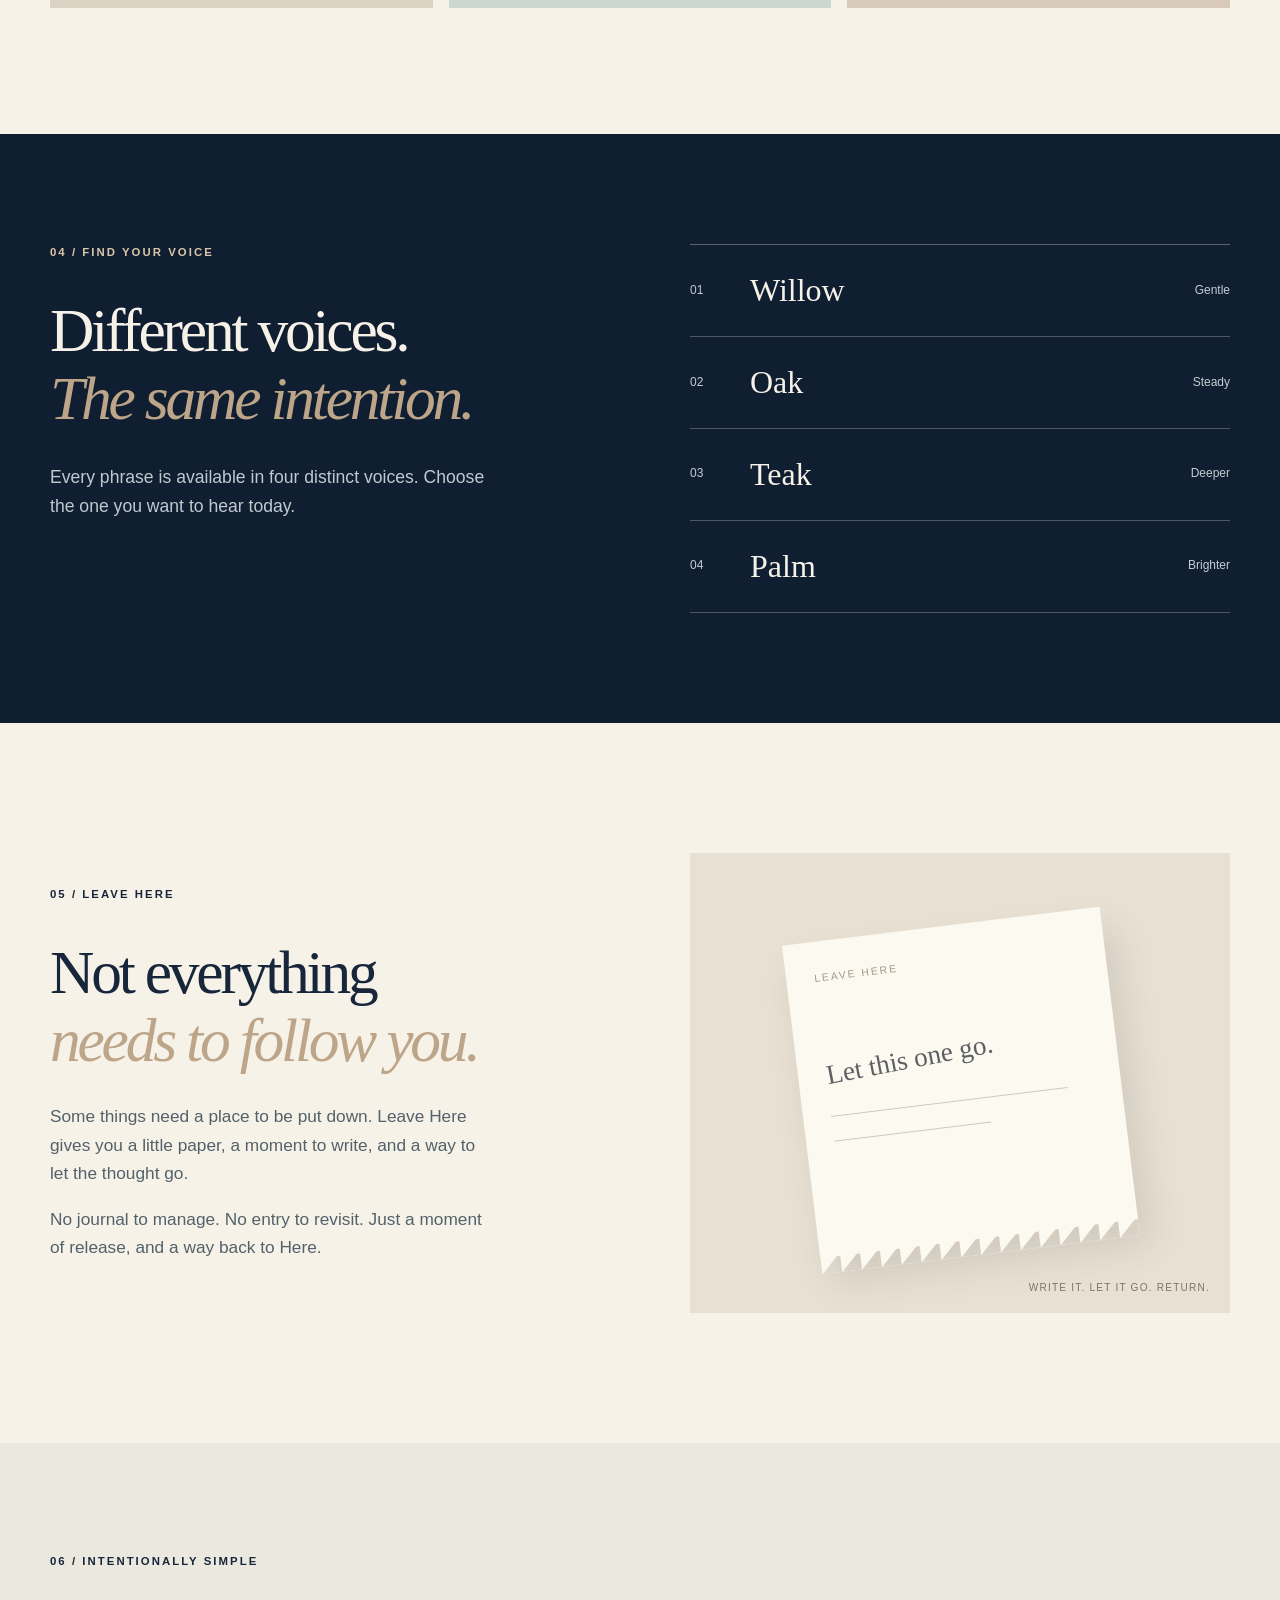
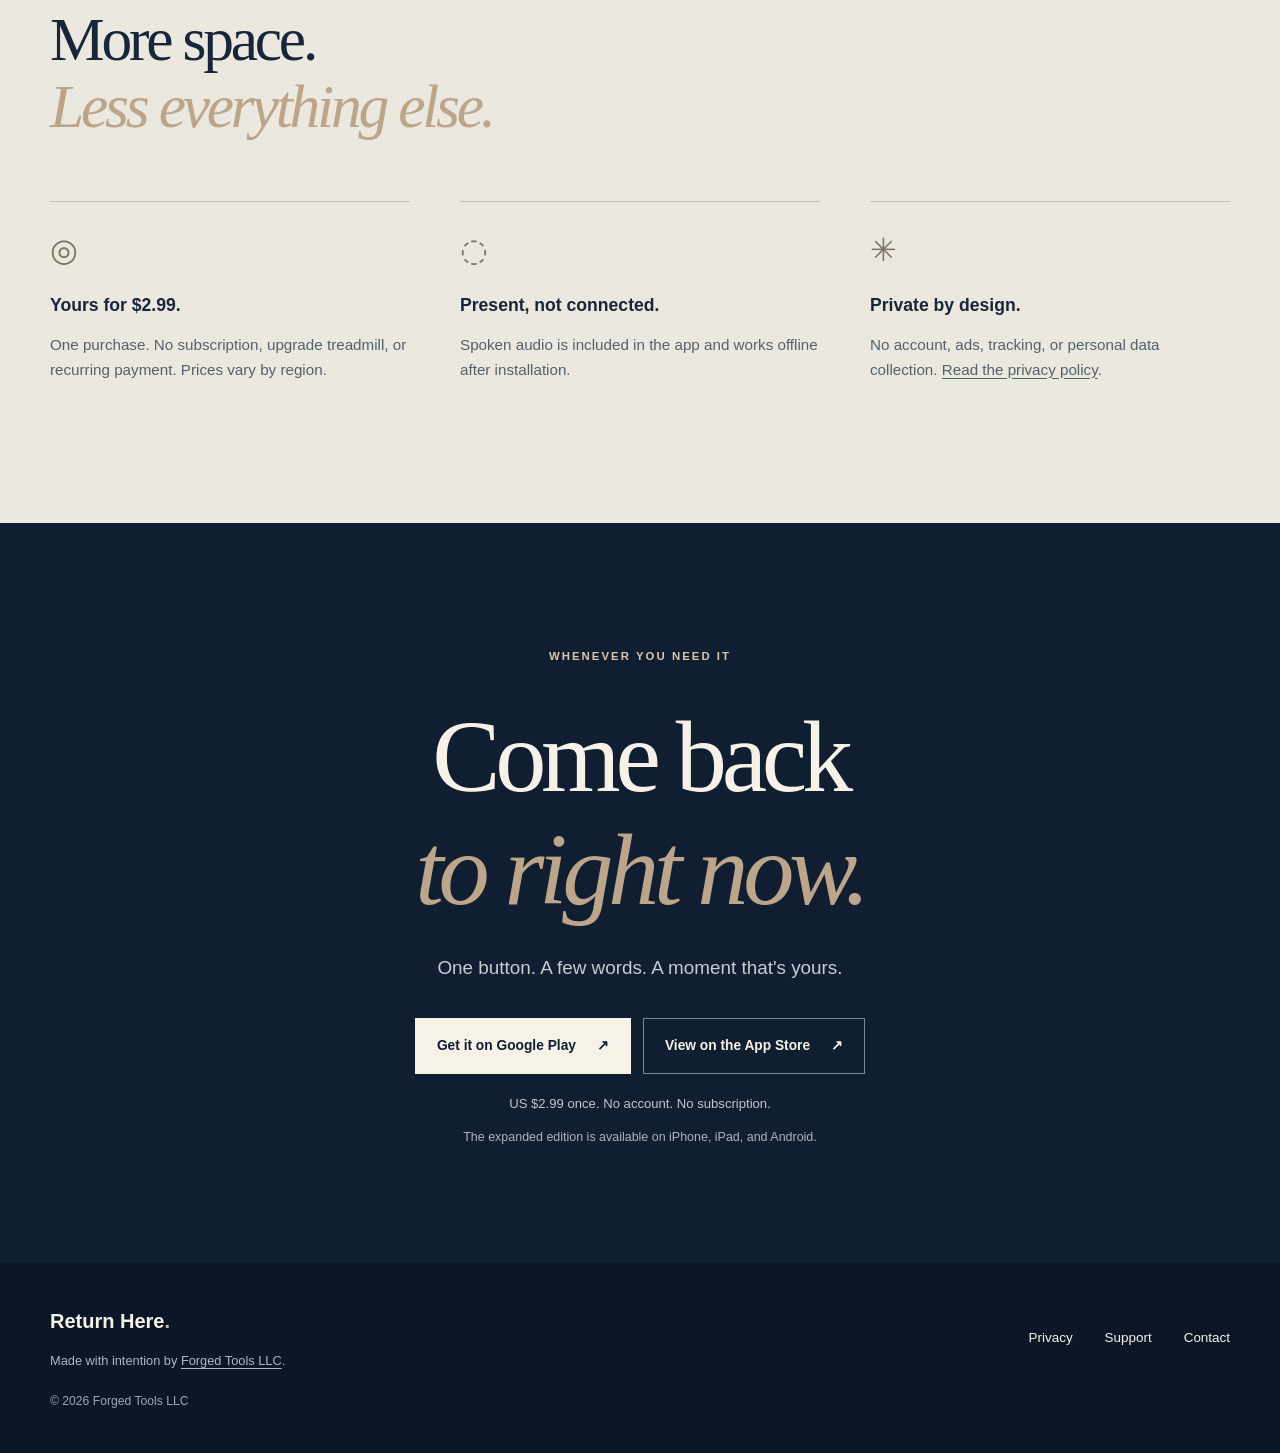
==== commit 8072b1ae: "Update Return Here website for iOS release" ====
--- a/return-here/index.html
+++ b/return-here/index.html
@@ -44,7 +44,7 @@
             <a class="button button-outline" href="https://apps.apple.com/us/app/return-here-a-moment/id6803208554">View on the App Store <span aria-hidden="true">↗</span></a>
           </div>
           <p class="purchase">US $2.99 one time <span aria-hidden="true">·</span> No account <span aria-hidden="true">·</span> No subscription</p>
-          <p class="release-note">Expanded edition live on Android. iPhone and iPad update coming soon; the current iOS edition is available now.</p>
+          <p class="release-note">The expanded edition is available on iPhone, iPad, and Android.</p>
         </div>
         <div class="hero-art">
           <div class="halo halo-one" aria-hidden="true"></div>
@@ -160,7 +160,7 @@
           <a class="button button-outline" href="https://apps.apple.com/us/app/return-here-a-moment/id6803208554">View on the App Store <span aria-hidden="true">↗</span></a>
         </div>
         <p class="purchase">US $2.99 once. No account. No subscription.</p>
-        <p class="release-note">Android expanded edition available now. The iOS update is coming soon.</p>
+        <p class="release-note">The expanded edition is available on iPhone, iPad, and Android.</p>
       </div>
     </section>
   </main>
--- a/return-here.css
+++ b/return-here.css
@@ -1,91 +1,6 @@
-:root { color-scheme: light; --navy: #112036; --cream: #f8f3ea; --muted: #bfc6ca; --ink-muted: #52606a; --line: #d6d5ce; }
-* { box-sizing: border-box; }
-html { scroll-behavior: smooth; }
-body { margin: 0; font-family: -apple-system, BlinkMacSystemFont, "Segoe UI", sans-serif; font-size: 16px; line-height: 1.65; -webkit-font-smoothing: antialiased; }
-a { color: inherit; text-underline-offset: .3em; }
-a:focus-visible { outline: 2px solid currentColor; outline-offset: 6px; }
-a:hover { text-decoration: underline; }
-p, h1, h2, h3 { margin-top: 0; }
-.wrap { width: min(1184px, calc(100% - 96px)); margin-inline: auto; }
-.navy { background: var(--navy); color: var(--cream); }
-.cream { background: var(--cream); color: var(--navy); }
-.site-header { display: flex; justify-content: space-between; align-items: center; padding-block: 32px; border-bottom: 1px solid #ffffff26; }
-.wordmark { display: inline-flex; align-items: baseline; gap: 7px; font-size: 1.25rem; font-weight: 600; letter-spacing: -.04em; text-decoration: none; }
-.brand-dot { width: 5px; height: 5px; background: currentColor; border-radius: 50%; }
-nav { display: flex; flex-wrap: wrap; gap: 28px; }
-nav a { display: inline-flex; align-items: center; min-height: 44px; font-size: .875rem; text-decoration: none; }
-.hero { display: grid; grid-template-columns: 1.6fr 1fr; align-items: center; gap: 72px; padding-block: 100px 112px; }
-.eyebrow { font-size: .875rem; letter-spacing: .1em; text-transform: uppercase; font-weight: 500; margin-bottom: 28px; }
-.hero .eyebrow { color: var(--muted); }
-h1, h2 { font-family: Georgia, "Times New Roman", serif; font-weight: 400; letter-spacing: -.045em; }
-h1 { font-size: clamp(3.5rem, 6.3vw, 5.7rem); line-height: 1.07; margin-bottom: 32px; }
-h1 em { font-weight: 400; }
-.intro { color: var(--muted); font-size: 1.125rem; margin-bottom: 32px; }
-.store-buttons { display: flex; flex-wrap: wrap; gap: 12px; align-items: center; }
-.closing .store-buttons { justify-content: center; }
-.button { display: inline-flex; justify-content: center; align-items: center; gap: 24px; min-height: 54px; padding: 13px 23px; border: 1px solid var(--cream); border-radius: 4px; color: var(--navy); background: var(--cream); text-decoration: none; font-size: 1rem; font-weight: 600; }
-.button:hover { background: #e4dfd3; text-decoration: none; }
-.purchase { font-size: .875rem; color: var(--muted); margin: 17px 0 0; }
-.purchase span { margin-inline: 5px; }
-.hero-brand { min-width: 0; text-align: center; }
-.hero-icon { display: block; width: 100%; max-width: 420px; height: auto; margin-inline: auto; }
-.ritual p { font-family: Georgia, "Times New Roman", serif; font-size: clamp(1.4rem, 2.1vw, 2rem); line-height: 1.3; letter-spacing: -.035em; margin: 0; }
-.ritual-note { display: block; margin-top: 12px; color: var(--muted); font-size: .875rem; }
-.explanation { display: grid; grid-template-columns: 1fr 2fr; gap: 64px; padding-block: 96px 72px; scroll-margin-top: 32px; }
-.explanation .eyebrow { padding-top: 10px; }
-h2 { font-size: clamp(2.25rem, 4vw, 3.5rem); line-height: 1.15; margin-bottom: 24px; }
-.explanation p:not(.eyebrow) { max-width: 620px; font-size: 1.125rem; color: var(--ink-muted); margin-bottom: 0; }
-.explanation p + p { margin-top: 20px; }
-.demo { display: grid; grid-template-columns: 1fr 1.1fr; gap: 64px; align-items: center; padding-block: 16px 80px; }
-.demo-copy .eyebrow { color: var(--ink-muted); margin-bottom: 20px; }
-.demo-copy p:not(.eyebrow) { max-width: 520px; color: var(--ink-muted); font-size: 1.05rem; margin-bottom: 0; }
-.demo-media { display: flex; justify-content: center; }
-.demo-media video { display: block; width: min(100%, 280px); aspect-ratio: 1080 / 2348; background: var(--navy); border: 1px solid var(--line); border-radius: 18px; box-shadow: 0 18px 42px #1120361f; }
-.values { display: grid; grid-template-columns: repeat(3, 1fr); gap: 40px; padding-block: 40px 80px; border-top: 1px solid var(--line); }
-.values .eyebrow { color: var(--ink-muted); font-size: .875rem; letter-spacing: .055em; margin-bottom: 20px; }
-h3 { font-weight: 600; font-size: 1.125rem; margin-bottom: 12px; }
-.values article > p:not(.eyebrow) { color: var(--ink-muted); margin-bottom: 14px; }
-.text-link { display: inline-block; padding-block: 8px; font-size: .875rem; }
-.closing { text-align: center; border-top: 1px solid var(--line); padding-block: 76px 88px; }
-.closing .eyebrow { margin-bottom: 20px; }
-.dark { background: var(--navy); border-color: var(--navy); color: var(--cream); }
-.dark:hover { background: #263e53; }
-.closing .purchase { color: var(--ink-muted); }
-.site-footer { display: grid; grid-template-columns: 1fr auto; gap: 20px; border-top: 1px solid var(--line); padding-block: 36px; }
-.site-footer p { font-size: .875rem; color: var(--ink-muted); margin: 12px 0 0; }
-.site-footer .copyright { grid-column: 1 / -1; margin-top: 0; }
-.skip-link { position: absolute; top: 12px; left: 12px; z-index: 2; padding: 12px 20px; background: var(--cream); color: var(--navy); transform: translateY(-180%); }
-.skip-link:focus { transform: translateY(0); }
-@media (max-width: 900px) {
-  .wrap { width: calc(100% - 48px); }
-  .hero { gap: 32px; padding-block: 72px 80px; }
-  .explanation { gap: 32px; }
-  .demo { gap: 32px; }
-  .values { gap: 24px; }
-}
-@media (max-width: 640px) {
-  .site-header { padding-block: 18px; }
-  nav { gap: 20px; }
-  .wordmark { font-size: 1.125rem; }
-  .hero { grid-template-columns: 1fr; gap: 32px; padding-block: 12px 48px; }
-  h1 { font-size: clamp(2.9rem, 10.5vw, 4rem); }
-  .hero .eyebrow { font-size: .75rem; letter-spacing: .08em; margin-bottom: 24px; }
-  .purchase { max-width: 320px; }
-  .hero-brand { grid-row: 1; }
-  .hero-icon { width: 200px; }
-  .ritual p { font-size: 1.5rem; }
-  .ritual-note { margin-top: 8px; }
-  .store-buttons { align-items: stretch; }
-  .store-buttons .button { width: 100%; }
-  .explanation { grid-template-columns: 1fr; gap: 0; padding-block: 56px 44px; }
-  .demo { grid-template-columns: 1fr; gap: 28px; padding-block: 0 56px; }
-  .demo-media { justify-content: flex-start; }
-  .demo-media video { width: min(100%, 240px); }
-  .values { grid-template-columns: 1fr; gap: 32px; padding-block: 32px 48px; }
-  .values .eyebrow { margin-bottom: 12px; }
-  .closing { padding-block: 52px 56px; }
-  .closing .purchase { margin-inline: auto; }
-  .site-footer { grid-template-columns: 1fr; gap: 12px; }
-  .button { gap: 16px; }
-}
-@media (prefers-reduced-motion: reduce) { html { scroll-behavior: auto; } }
+:root{color-scheme:light;--navy:#101e31;--navy-light:#182a40;--paper:#f7f2e8;--mist:#ebe9df;--ink:#17263a;--ink-soft:#53616b;--line:#d8d4c9;--gold:#c4a981}
+*{box-sizing:border-box}html{scroll-behavior:smooth}body{margin:0;font-family:-apple-system,BlinkMacSystemFont,"Segoe UI",Arial,sans-serif;background:var(--paper);color:var(--ink);line-height:1.65;-webkit-font-smoothing:antialiased}a{color:inherit;text-underline-offset:.22em}a:focus-visible,button:focus-visible{outline:3px solid #cfae7b;outline-offset:5px}button{font:inherit}h1,h2,h3,p{margin-top:0}h1,h2,.collection h3{font-family:Georgia,"Times New Roman",serif;font-weight:400;letter-spacing:-.052em}h1 em,h2 em{font-weight:400}.wrap{width:min(1180px,calc(100% - 96px));margin-inline:auto}.dark-panel{background:var(--navy);color:var(--paper)}.paper-panel{background:var(--paper)}.mist-panel{background:var(--mist)}.site-header{position:relative;background:var(--navy);color:var(--paper);z-index:2}.nav-wrap{display:flex;align-items:center;justify-content:space-between;padding-block:22px;border-bottom:1px solid #ffffff27}.wordmark{display:inline-flex;gap:7px;align-items:center;text-decoration:none;font-size:1.17rem;letter-spacing:-.04em;font-weight:650}.wordmark-symbol{font-size:1.9rem;font-weight:300;line-height:1;color:#e0c9a7}.brand-dot{height:5px;width:5px;border-radius:50%;background:#e0c9a7;align-self:center}.site-header nav,.site-footer nav{display:flex;flex-wrap:wrap;align-items:center;gap:32px}.site-header nav a{font-size:.84rem;text-decoration:none;min-height:44px;display:inline-flex;align-items:center}.nav-download{border-bottom:1px solid #cfb694;gap:11px}.site-header nav a:hover,.site-footer a:hover{text-decoration:underline}.skip-link{position:absolute;z-index:9;top:12px;left:12px;padding:12px 20px;background:var(--paper);color:var(--navy);transform:translateY(-200%)}.skip-link:focus{transform:translateY(0)}.hero{position:relative;isolation:isolate;overflow:hidden}.hero-sheen{position:absolute;inset:0;pointer-events:none;background:radial-gradient(ellipse at 80% 47%,#34506a55,transparent 45%)}.hero-grid{min-height:660px;display:grid;grid-template-columns:1.2fr 1fr;align-items:center;gap:48px;padding-block:88px 82px}.hero-copy,.hero-art{position:relative;z-index:1}.eyebrow{font-size:.71rem;font-weight:700;letter-spacing:.18em;text-transform:uppercase;line-height:1.5;margin-bottom:36px}.light-eyebrow{color:#dcc7a9}.eyebrow-line{display:inline-block;width:26px;height:1px;background:currentColor;vertical-align:middle;margin-right:12px}h1{font-size:clamp(3.9rem,6.5vw,6.6rem);line-height:1.02;margin-bottom:32px}h1 em,h2 em{color:#bca588}.hero-dek{max-width:520px;font-size:1.18rem;color:#d4d9db;line-height:1.8;margin-bottom:34px}.store-buttons{display:flex;flex-wrap:wrap;gap:12px}.button{display:inline-flex;align-items:center;justify-content:space-between;gap:21px;min-height:56px;padding:13px 21px;font-size:.86rem;font-weight:700;text-decoration:none;border:1px solid var(--paper);transition:background .2s ease,transform .2s ease}.button:hover{text-decoration:none;transform:translateY(-2px)}.button-primary{background:var(--paper);color:var(--navy)}.button-primary:hover{background:#e7dfd0}.button-outline{border-color:#7e8992;color:var(--paper);background:transparent}.button-outline:hover{background:#ffffff16}.purchase{font-size:.82rem;color:#c0c8cd;margin:19px 0 0}.purchase span{margin-inline:4px}.release-note{font-size:.78rem;max-width:490px;color:#aab6be;margin:12px 0 0}.hero-art{display:flex;align-items:center;justify-content:center;min-height:455px;flex-direction:column}.halo{position:absolute;border:1px solid #cfb18b38;border-radius:50%;aspect-ratio:1;z-index:-1}.halo-one{width:90%;max-width:460px}.halo-two{width:110%;max-width:560px}.halo-three{width:130%;max-width:660px}.icon-plinth{width:min(72%,350px);aspect-ratio:1;display:grid;place-items:center;transform:rotate(-8deg);filter:drop-shadow(0 30px 35px #0005)}.icon-plinth img{width:100%;height:auto;display:block;border-radius:23%}.hero-art-note{position:absolute;bottom:-24px;font-family:Georgia,serif;font-style:italic;font-size:1.08rem;color:#cbbda9}.hero-bottom{position:relative;display:flex;justify-content:space-between;padding-bottom:23px;font-size:.65rem;letter-spacing:.16em;color:#aeb8bf}.intro-section,.inside-section,.principles-section{padding-block:110px 126px}.editorial-grid{display:grid;grid-template-columns:1.3fr 1fr;gap:100px;align-items:start}.editorial-grid h2,.breathing-grid h2,.voices-grid h2,.leave-grid h2,.principles-section h2,.final-section h2{font-size:clamp(3rem,4.8vw,5.3rem);line-height:1.1;margin:0}.editorial-copy{font-size:1.16rem;line-height:1.9;color:var(--ink-soft);padding-top:12px}.editorial-copy p{margin-bottom:16px}.steps{display:grid;grid-template-columns:repeat(3,1fr);gap:36px;margin-top:100px}.step-number{font-size:.8rem;color:#85775f}.step-rule{height:1px;background:#b9b3a5;margin:15px 0 30px}.steps h3{font-family:Georgia,serif;font-size:2.1rem;font-weight:400;margin-bottom:13px}.steps p{max-width:310px;color:var(--ink-soft);margin:0}.breathing-section{padding-block:105px}.breathing-grid{display:grid;grid-template-columns:1fr 1fr;gap:90px;align-items:center}.breathing-copy h2{margin-bottom:28px}.breathing-copy>p:not(.eyebrow){color:var(--ink-soft);font-size:1.12rem;max-width:470px}.breathing-copy .fine-print{margin-top:27px;font-size:.84rem!important}.breathing-demo{text-align:center;background:var(--navy);color:var(--paper);padding:36px 26px 42px;min-height:500px;display:flex;flex-direction:column;align-items:center;justify-content:center}.demo-kicker{font-size:.66rem;letter-spacing:.17em;color:#d1b99d}.breath-orb{position:relative;width:225px;height:225px;margin:18px auto 10px;border:1px solid #d8be9744;border-radius:50%;display:grid;place-items:center}.breath-orb:before,.breath-orb:after{content:"";position:absolute;inset:13px;border:1px solid #d8be9740;border-radius:50%}.breath-orb:after{inset:-16px;border-color:#d8be9730}.breath-core{height:118px;width:118px;display:grid;place-items:center;border-radius:50%;background:radial-gradient(circle at 34% 28%,#e0ceb2,#ac9370);color:var(--navy);box-shadow:0 0 75px #d1b18c2a;transition:transform .35s ease}.breath-core span{font-family:Georgia,serif;font-size:3rem}.breathing-active .breath-core{animation:breathe 8s ease-in-out 1 forwards}@keyframes breathe{0%{transform:scale(.76)}50%{transform:scale(1.52)}100%{transform:scale(.76)}}.breath-state{font-family:Georgia,serif;font-size:1.28rem;min-height:33px;margin:6px 0 23px}.breath-button{border:1px solid #aab2b7;color:var(--paper);background:transparent;padding:12px 20px;min-height:48px;cursor:pointer;font-size:.84rem}.breath-button:hover{background:#ffffff18}.demo-footnote{color:#aeb8bf;font-size:.73rem;margin-top:20px}.section-top{display:flex;justify-content:space-between;align-items:flex-start}.side-label{font-size:.69rem;letter-spacing:.17em;color:var(--ink-soft)}.inside-header{margin-bottom:62px}.inside-header .editorial-copy{margin:0}.collections{display:grid;grid-template-columns:repeat(3,minmax(0,1fr));gap:16px}.collection{min-height:460px;padding:24px;display:flex;flex-direction:column;justify-content:space-between;overflow:hidden}.collection-core{background:#dbd4c5}.collection-think{background:#cdd7d2}.collection-move{background:#d9cbbb}.collection-top{display:flex;justify-content:space-between;font-size:.67rem;font-weight:700;letter-spacing:.09em}.collection-art{display:grid;place-items:center;flex:1;min-height:215px}.collection-mark{display:block;font-family:Georgia,serif;font-size:11rem;font-weight:400;line-height:1;color:#607077;opacity:.5}.think-mark{font-size:10rem}.move-mark{font-size:9rem}.collection h3{font-size:2rem;line-height:1.1;margin:0 0 13px}.collection p{font-size:.88rem;max-width:270px;line-height:1.65;margin:0}.voices-section{padding-block:110px}.voices-grid{display:grid;grid-template-columns:1fr 1fr;gap:100px}.voices-grid h2{margin-bottom:30px}.voices-grid>div>p:not(.eyebrow){max-width:440px;color:#c0c9cf;font-size:1.1rem}.voices-list{border-top:1px solid #ffffff50}.voices-list>div{display:grid;grid-template-columns:45px 1fr auto;align-items:center;gap:15px;border-bottom:1px solid #ffffff40;padding:19px 0}.voice-index,.voice-character{font-size:.75rem;color:#c3cdd3}.voice-name{font-family:Georgia,serif;font-size:2rem}.leave-section{padding-block:130px}.leave-grid{display:grid;grid-template-columns:1fr 1fr;gap:100px;align-items:center}.leave-grid h2{margin-bottom:28px}.leave-copy>p:not(.eyebrow){max-width:440px;color:var(--ink-soft);font-size:1.08rem}.paper-stage{position:relative;min-height:460px;background:#e7e0d3;display:flex;align-items:center;justify-content:center;overflow:hidden}.paper-sheet{position:relative;width:70%;max-width:320px;min-height:315px;padding:28px;background:#fcf9f1;box-shadow:10px 24px 35px #524e4325;transform:rotate(-7deg)}.paper-caption{font-size:.65rem;letter-spacing:.19em;color:#a29888}.paper-handwriting{font-family:"Segoe Print","Bradley Hand",cursive;font-size:1.7rem;color:#5c6062;margin-top:58px;transform:rotate(-4deg)}.paper-line{display:block;width:90%;border-bottom:1px solid #cdc9bf;margin-top:24px}.paper-line.short{width:60%}.paper-tear{position:absolute;bottom:-18px;left:0;right:0;height:22px;background:linear-gradient(135deg,#fcf9f1 50%,transparent 51%) 0 0/20px 20px repeat-x}.paper-stage-label{position:absolute;bottom:16px;right:20px;font-size:.63rem;letter-spacing:.12em;color:#77766c}.principles-section h2{margin-bottom:60px}.principles{display:grid;grid-template-columns:repeat(3,1fr);gap:50px}.principles article{border-top:1px solid #bfc0b8;padding-top:22px}.principle-icon{font-size:2rem;color:#7d7467}.principles h3{font-size:1.1rem;margin:14px 0 12px}.principles p{color:var(--ink-soft);font-size:.95rem}.final-section{text-align:center;padding-block:125px 115px}.final-inner{display:flex;align-items:center;flex-direction:column}.final-section h2{font-size:clamp(4.2rem,8vw,8rem);margin-bottom:26px}.final-section .final-inner>p:not(.eyebrow):not(.purchase):not(.release-note){color:#c5cdd1;font-size:1.18rem;margin-bottom:35px}.final-section .store-buttons{justify-content:center}.final-section .release-note{margin-inline:auto}.site-footer{background:#0b1626;color:var(--paper);padding-block:42px}.footer-grid{display:grid;grid-template-columns:1fr auto;gap:20px}.footer-brand{font-size:1.25rem;font-weight:650;text-decoration:none}.footer-brand span{color:#d7bc99}.site-footer p{font-size:.8rem;color:#aeb8c1;margin:12px 0 0}.site-footer nav a{font-size:.84rem;text-decoration:none}.copyright{grid-column:1/-1;font-size:.76rem;color:#9daab4}
+@media(max-width:980px){.wrap{width:calc(100% - 56px)}.hero-grid{gap:24px}.hero-art{min-height:375px}.editorial-grid,.breathing-grid,.voices-grid,.leave-grid{gap:48px}.collection{min-height:415px;padding:17px}.collection h3{font-size:1.65rem}.collection-mark{font-size:8rem}}
+@media(max-width:700px){.wrap{width:calc(100% - 36px)}.nav-wrap{padding-block:14px}.site-header nav{gap:16px}.site-header nav a{font-size:.78rem}.site-header nav a:first-child,.site-header nav a:nth-child(2){display:none}.hero-grid,.editorial-grid,.breathing-grid,.voices-grid,.leave-grid{grid-template-columns:1fr}.hero-grid{min-height:auto;gap:0;padding-block:50px 68px}.hero-copy{order:1}.hero-art{order:2;min-height:300px;margin-top:50px}.hero-art-note{bottom:4px}.icon-plinth{width:210px}.halo-one{width:265px}.halo-two{width:330px}.halo-three{width:390px}h1{font-size:clamp(3.8rem,12vw,5.4rem)}.hero-dek{font-size:1.06rem}.store-buttons{flex-direction:column;align-items:stretch}.button{width:100%}.hero-bottom{display:none}.intro-section,.inside-section,.principles-section,.voices-section,.leave-section{padding-block:72px}.editorial-grid{gap:20px}.editorial-grid h2,.breathing-grid h2,.voices-grid h2,.leave-grid h2,.principles-section h2{font-size:clamp(2.9rem,10vw,4.4rem)}.editorial-copy{font-size:1.05rem}.steps{grid-template-columns:1fr;margin-top:55px;gap:26px}.step-rule{margin:9px 0 15px}.breathing-section{padding-block:68px}.breathing-grid{gap:30px}.breathing-demo{min-height:460px}.collections{grid-template-columns:1fr}.collection{min-height:320px}.collection-art{min-height:145px}.collection-mark{font-size:7.5rem}.section-top{gap:20px}.side-label{max-width:130px;text-align:right}.inside-header{margin-bottom:34px}.voices-grid{gap:30px}.leave-grid{gap:20px}.paper-stage{min-height:370px}.paper-sheet{min-height:270px}.principles{grid-template-columns:1fr;gap:26px}.principles-section h2{margin-bottom:40px}.final-section{padding-block:88px}.final-section h2{font-size:clamp(4rem,14vw,6rem)}.footer-grid{grid-template-columns:1fr}.site-footer nav{gap:24px}.copyright{grid-column:auto}}
+@media(max-width:380px){h1{font-size:3.5rem}.wordmark{font-size:1.03rem}.hero-art{min-height:280px}.site-header nav{gap:8px}.nav-download{font-size:.72rem!important}}
+@media(prefers-reduced-motion:reduce){html{scroll-behavior:auto}.button{transition:none}.button:hover{transform:none}.breathing-active .breath-core{animation:none}.breathing-active .breath-core{outline:7px solid #c3a984;outline-offset:12px}}
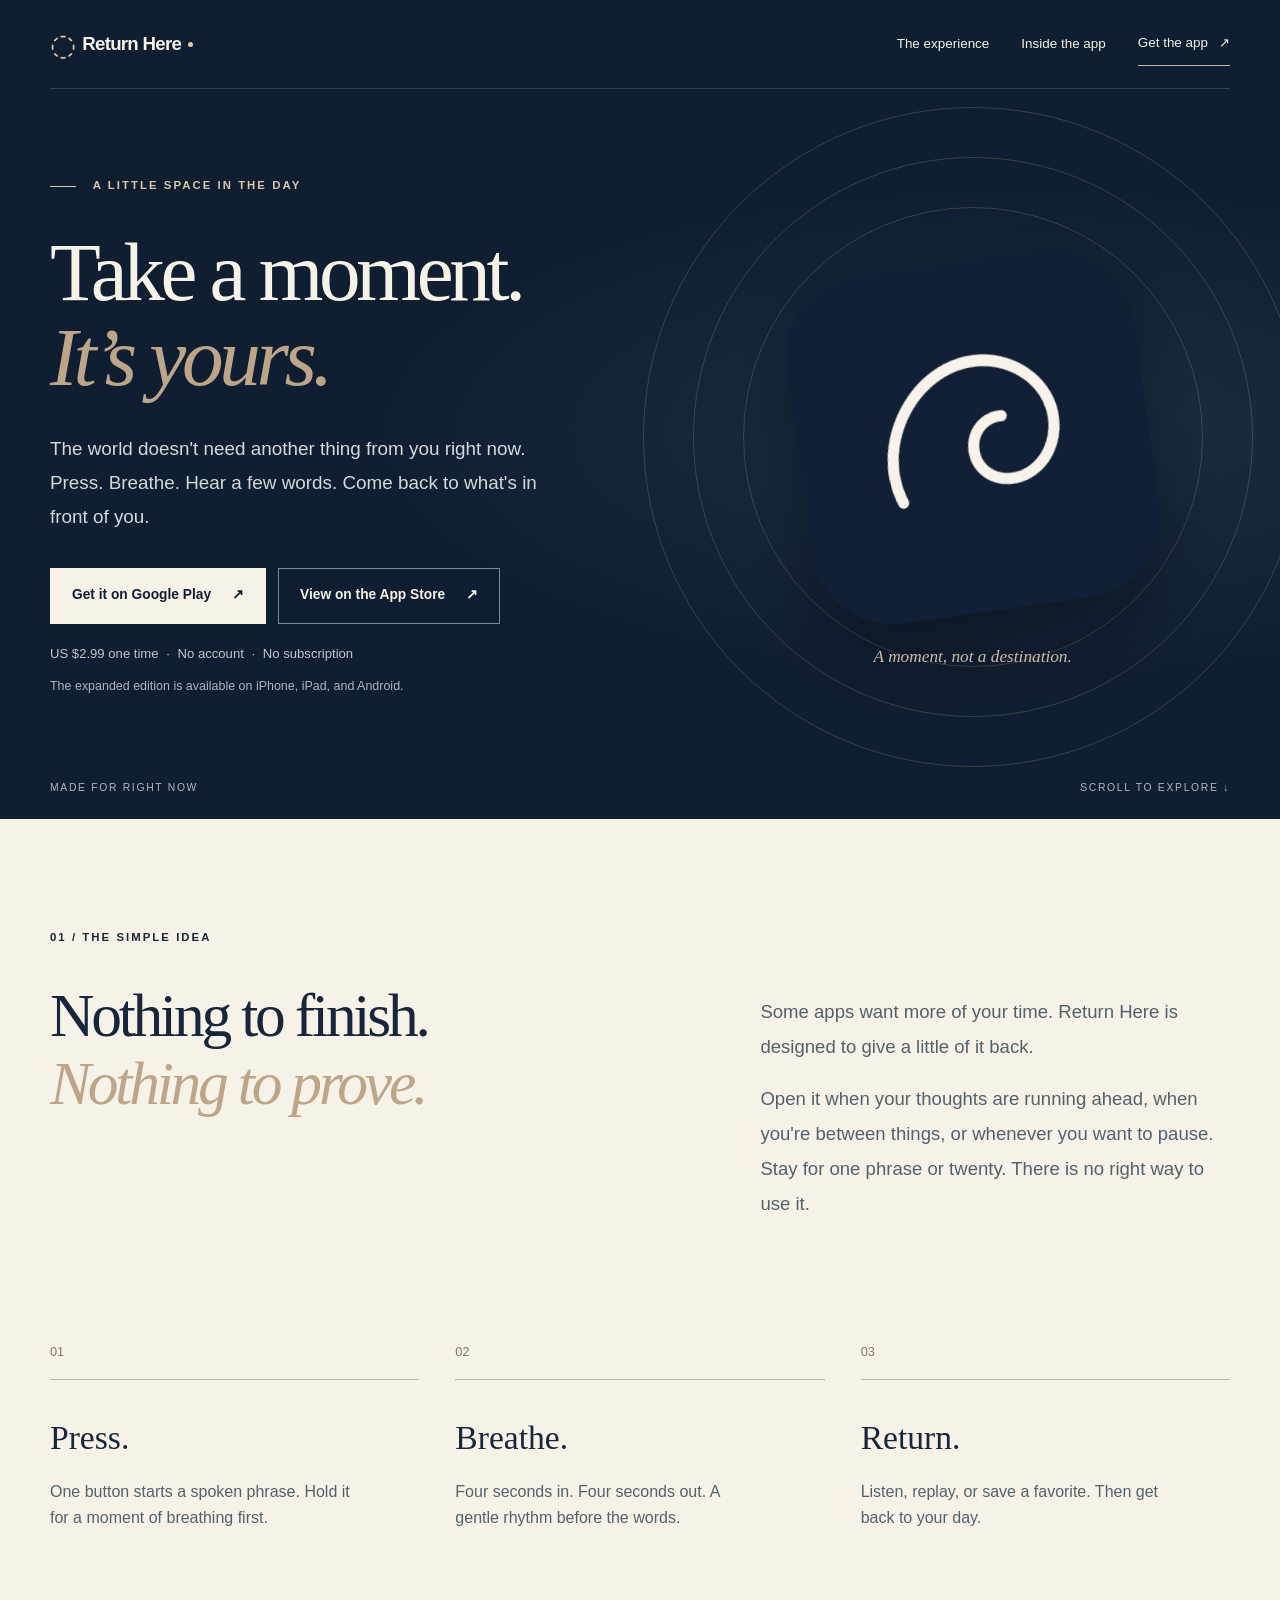
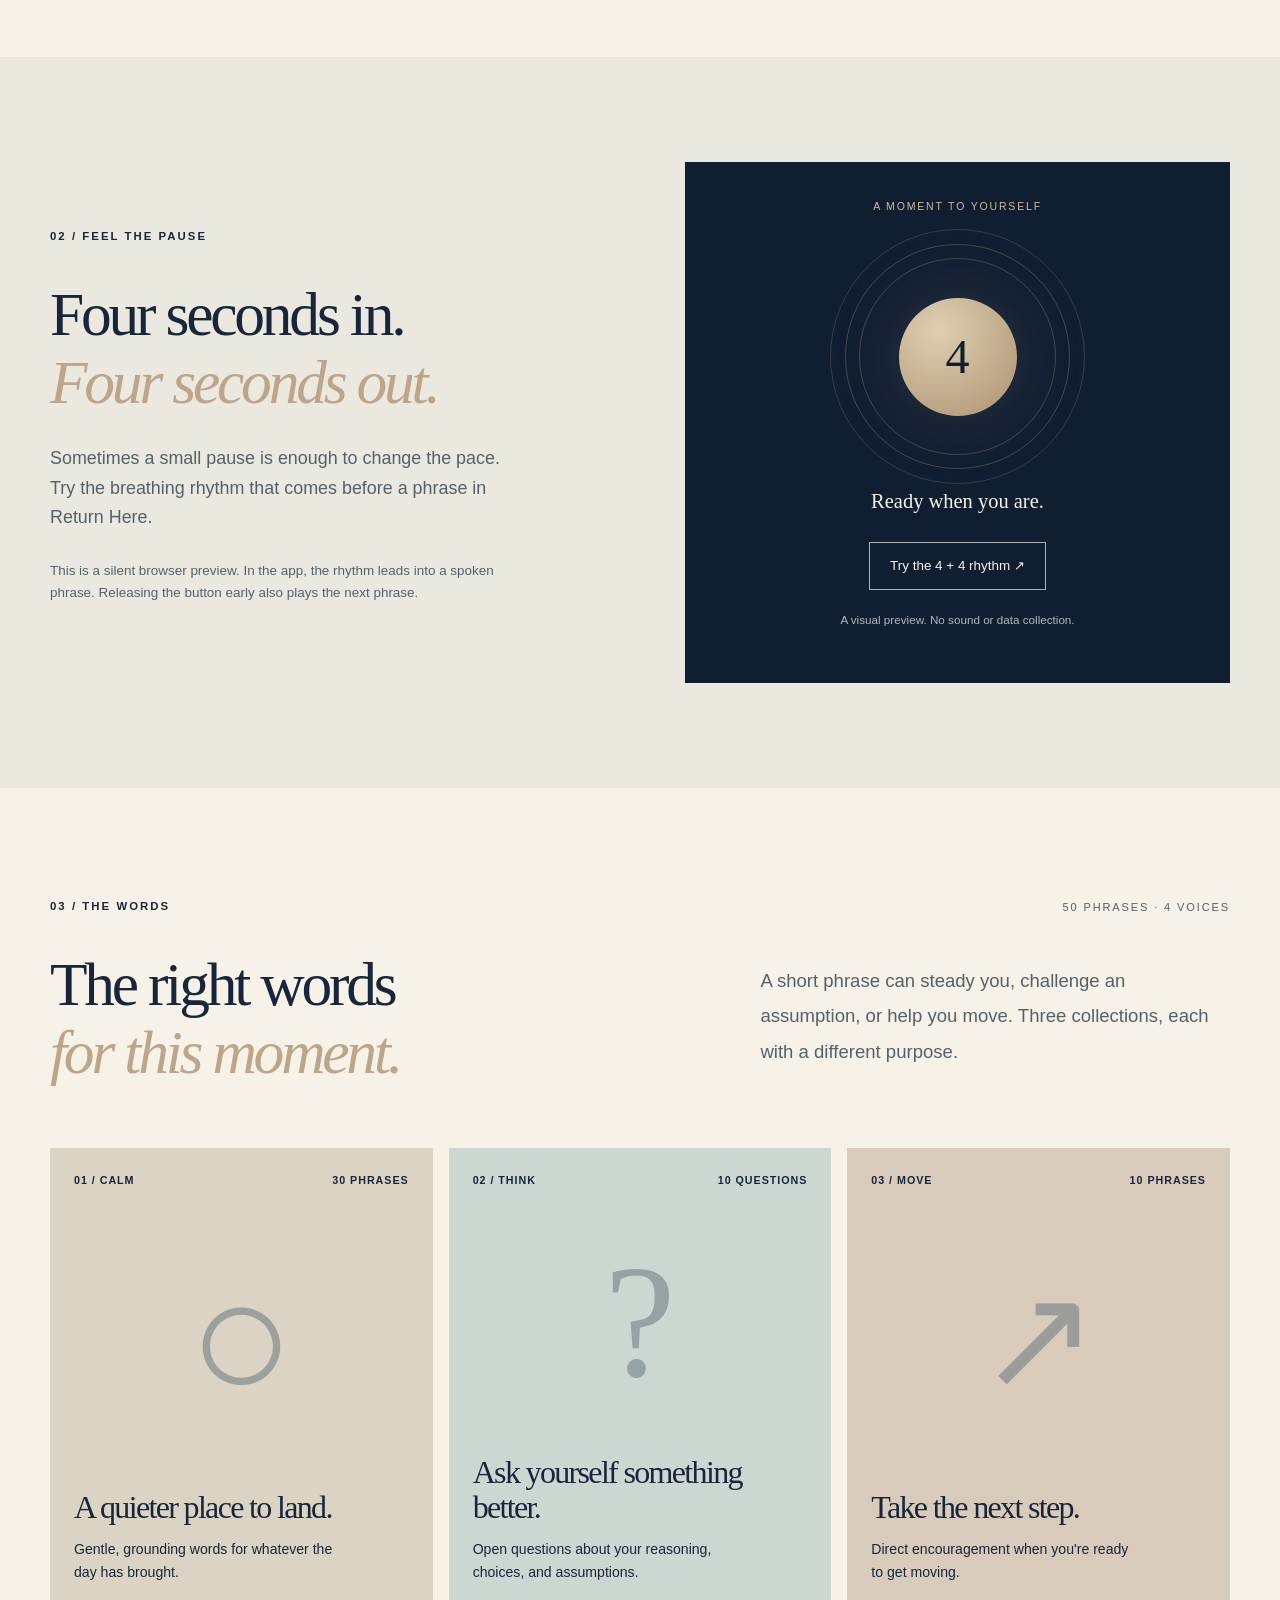
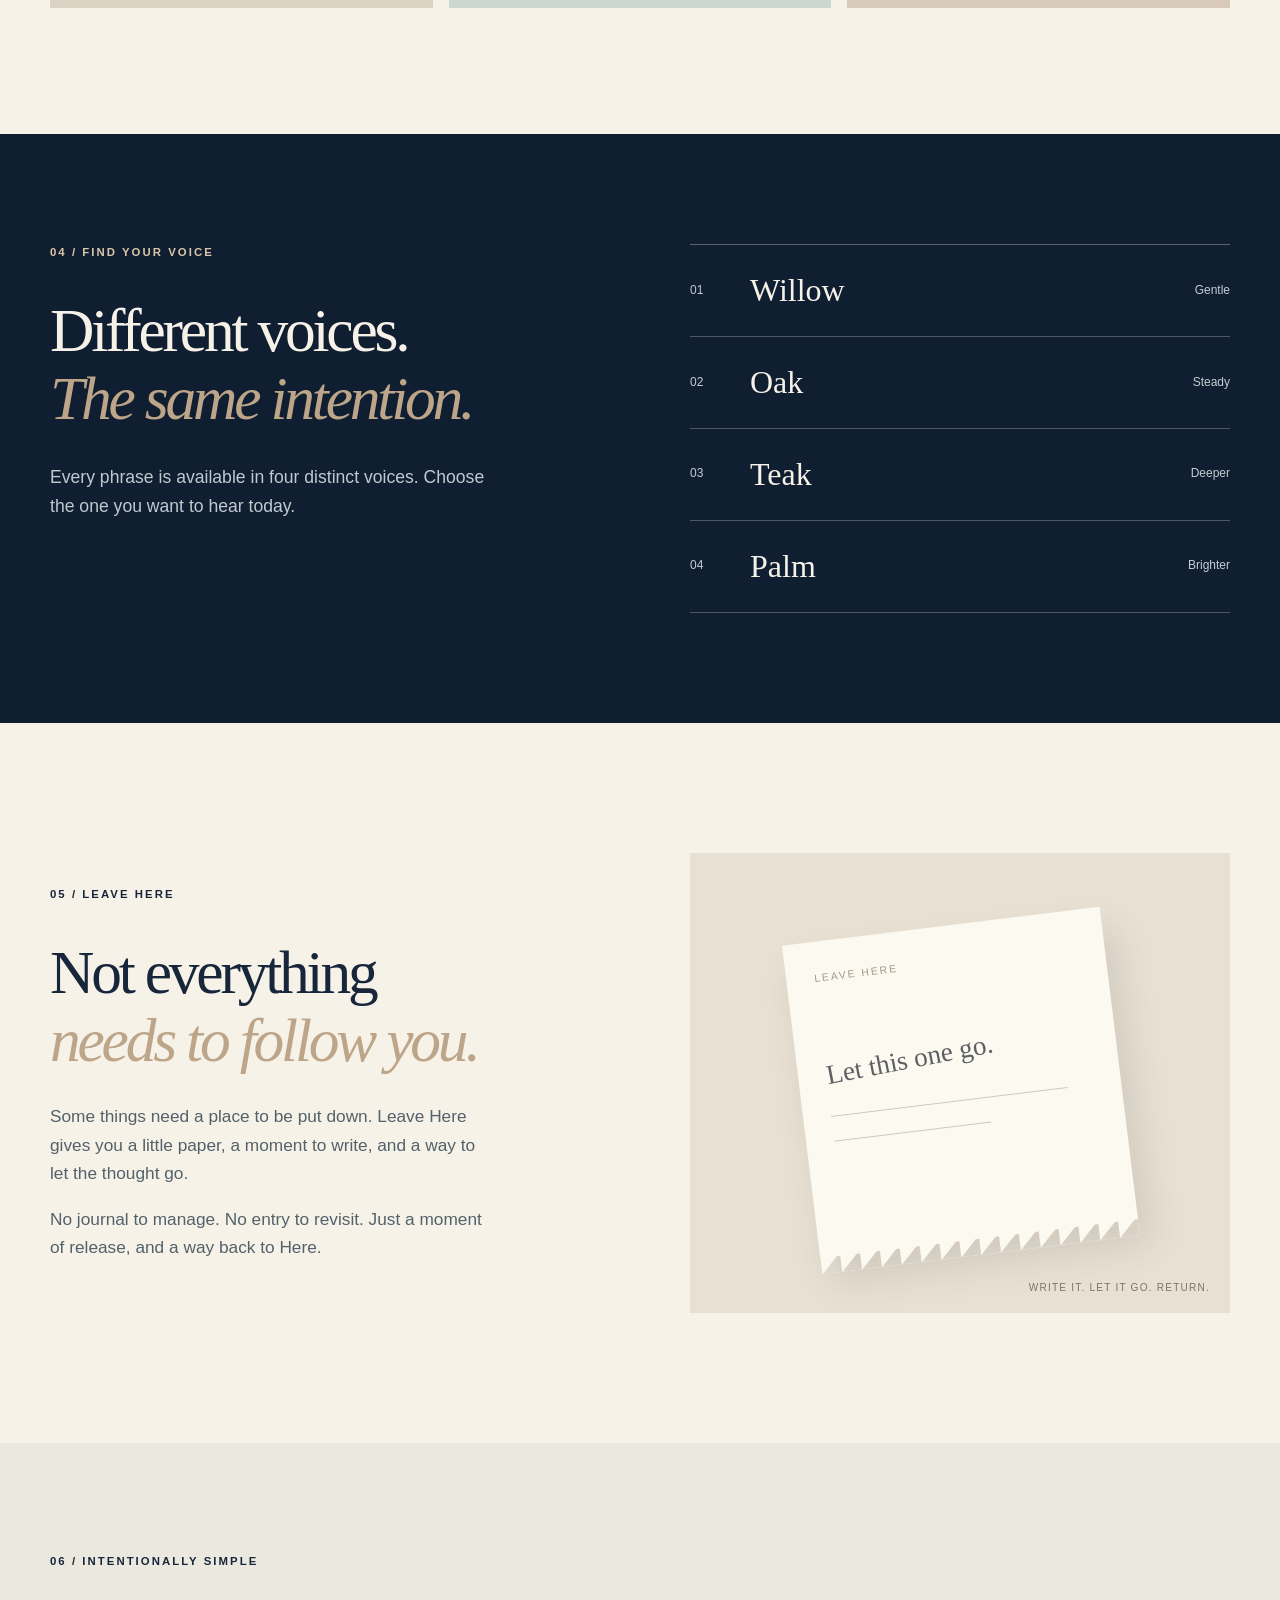
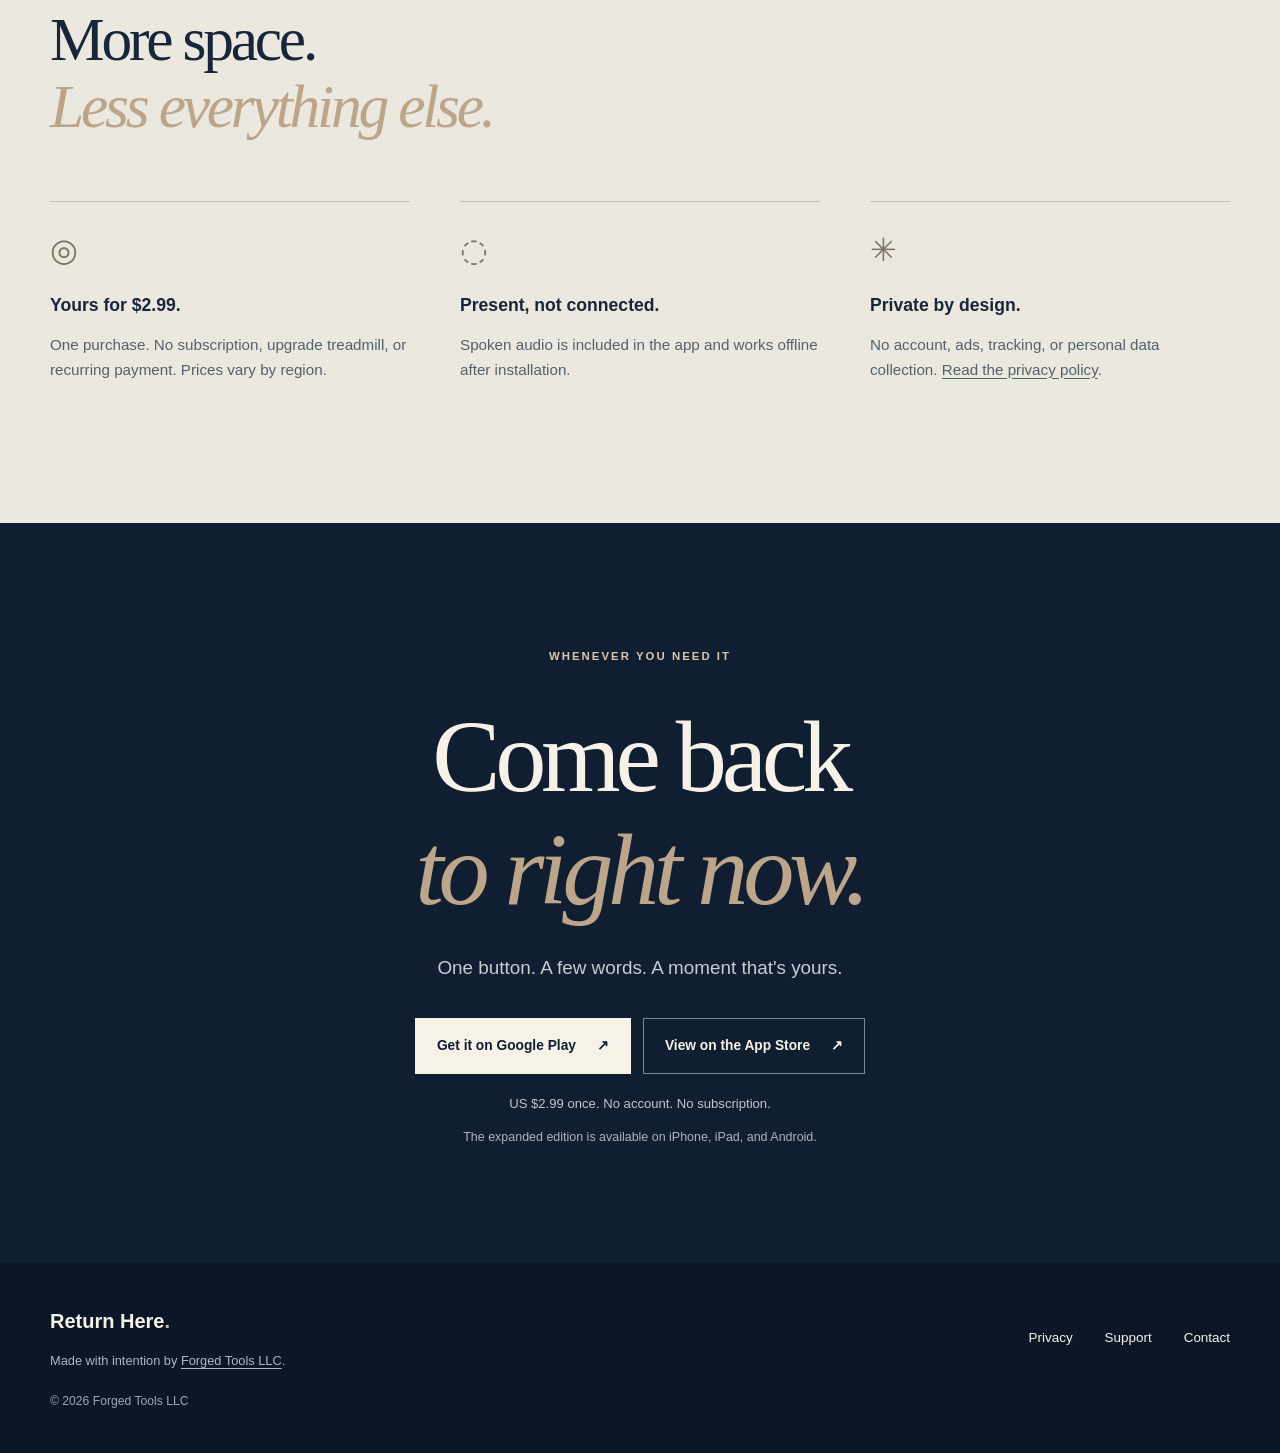
==== commit 03ba4054: "Use Calm on the Return Here product page" ====
--- a/return-here/index.html
+++ b/return-here/index.html
@@ -4,7 +4,7 @@
   <meta charset="utf-8">
   <meta name="viewport" content="width=device-width, initial-scale=1">
   <meta name="theme-color" content="#101e31">
-  <meta name="description" content="Return Here: A Moment. One small pause, 50 spoken phrases across Core, Think, and Move, four voices, breathing, and Leave Here. $2.99 once. No account or subscription.">
+  <meta name="description" content="Return Here: A Moment. One small pause, 50 spoken phrases across Calm, Think, and Move, four voices, breathing, and Leave Here. $2.99 once. No account or subscription.">
   <title>Return Here: A Moment — Take a moment. It’s yours.</title>
   <link rel="canonical" href="https://forgedtools.ai/return-here/">
   <link rel="icon" type="image/png" href="/assets/return-here-icon.png">
@@ -100,7 +100,7 @@
           <p class="editorial-copy">A short phrase can steady you, challenge an assumption, or help you move. Three collections, each with a different purpose.</p>
         </div>
         <div class="collections">
-          <article class="collection collection-core"><div class="collection-top"><span>01 / CORE</span><span>30 PHRASES</span></div><div class="collection-art" aria-hidden="true"><span class="collection-mark core-mark">○</span></div><div class="collection-bottom"><h3>A quieter place to land.</h3><p>Gentle, grounding words for whatever the day has brought.</p></div></article>
+          <article class="collection collection-core"><div class="collection-top"><span>01 / CALM</span><span>30 PHRASES</span></div><div class="collection-art" aria-hidden="true"><span class="collection-mark core-mark">○</span></div><div class="collection-bottom"><h3>A quieter place to land.</h3><p>Gentle, grounding words for whatever the day has brought.</p></div></article>
           <article class="collection collection-think"><div class="collection-top"><span>02 / THINK</span><span>10 QUESTIONS</span></div><div class="collection-art" aria-hidden="true"><span class="collection-mark think-mark">?</span></div><div class="collection-bottom"><h3>Ask yourself something better.</h3><p>Open questions about your reasoning, choices, and assumptions.</p></div></article>
           <article class="collection collection-move"><div class="collection-top"><span>03 / MOVE</span><span>10 PHRASES</span></div><div class="collection-art" aria-hidden="true"><span class="collection-mark move-mark">↗</span></div><div class="collection-bottom"><h3>Take the next step.</h3><p>Direct encouragement when you're ready to get moving.</p></div></article>
         </div>
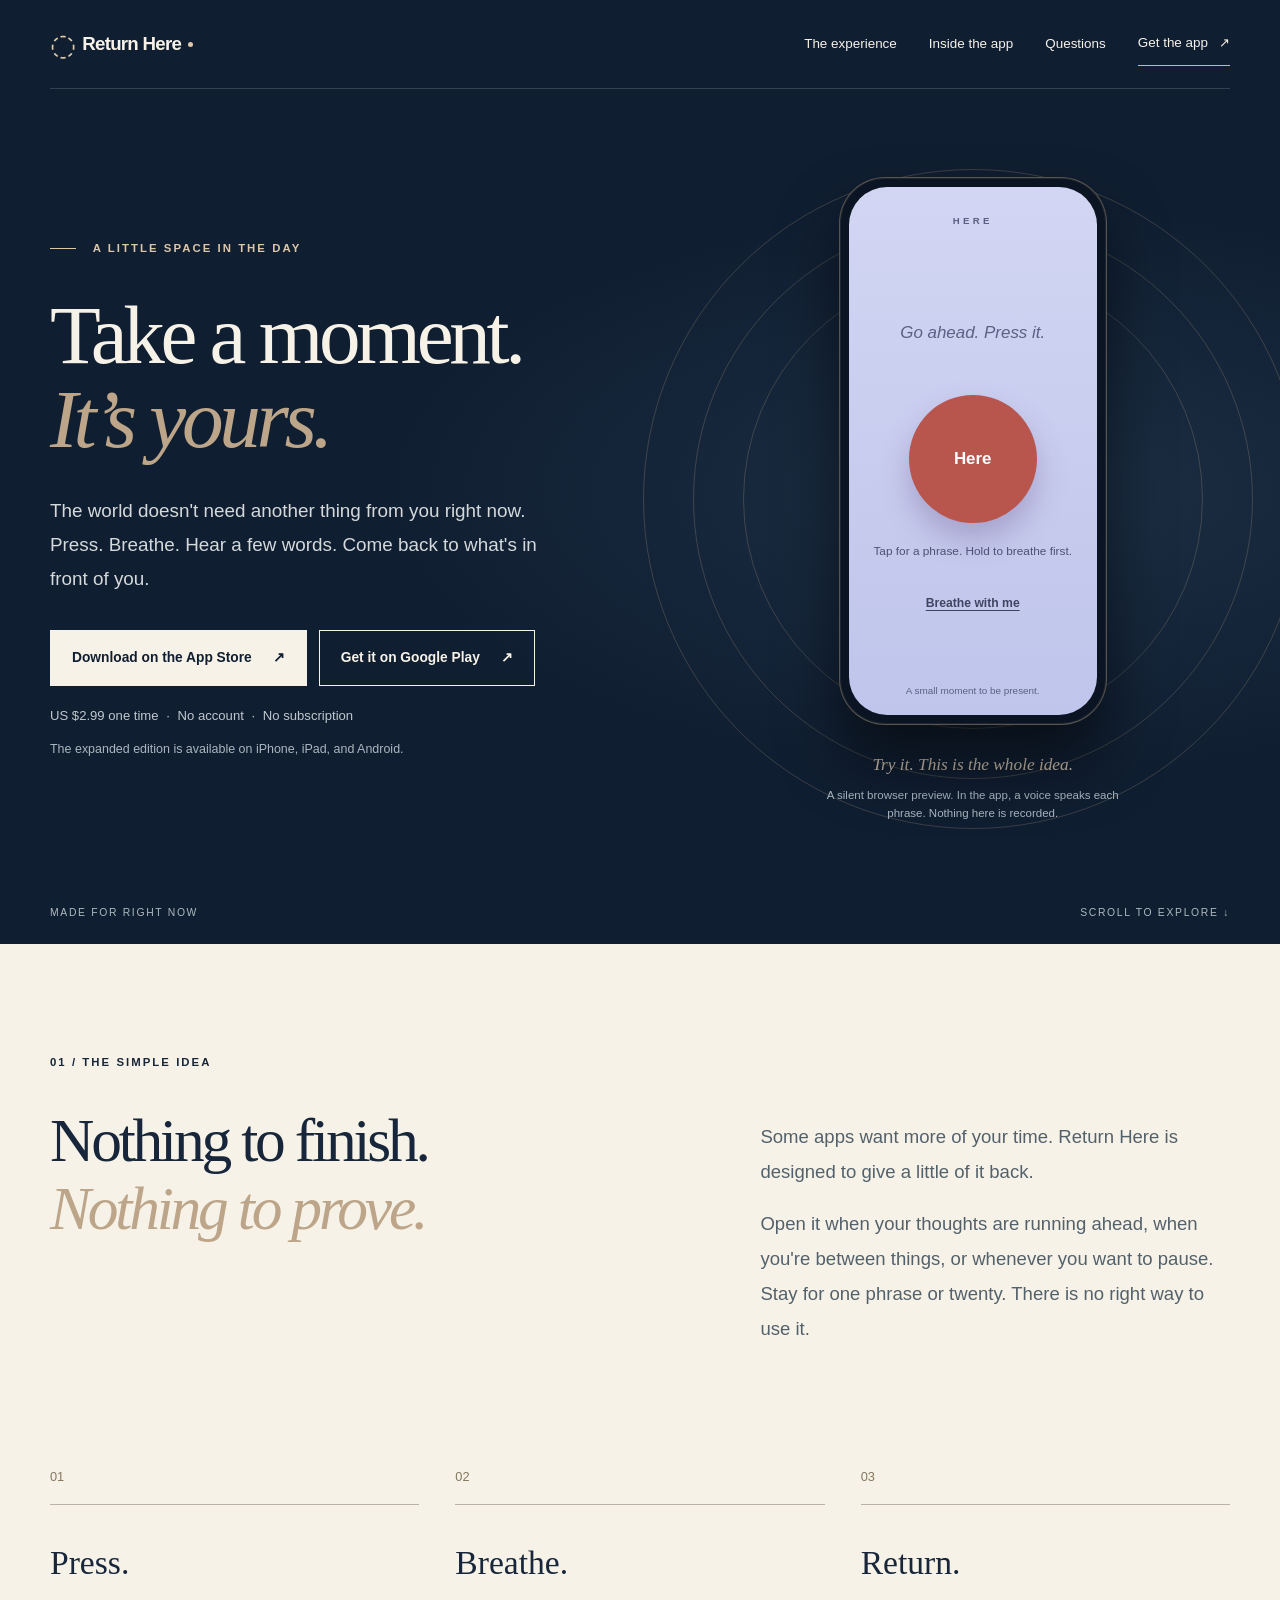
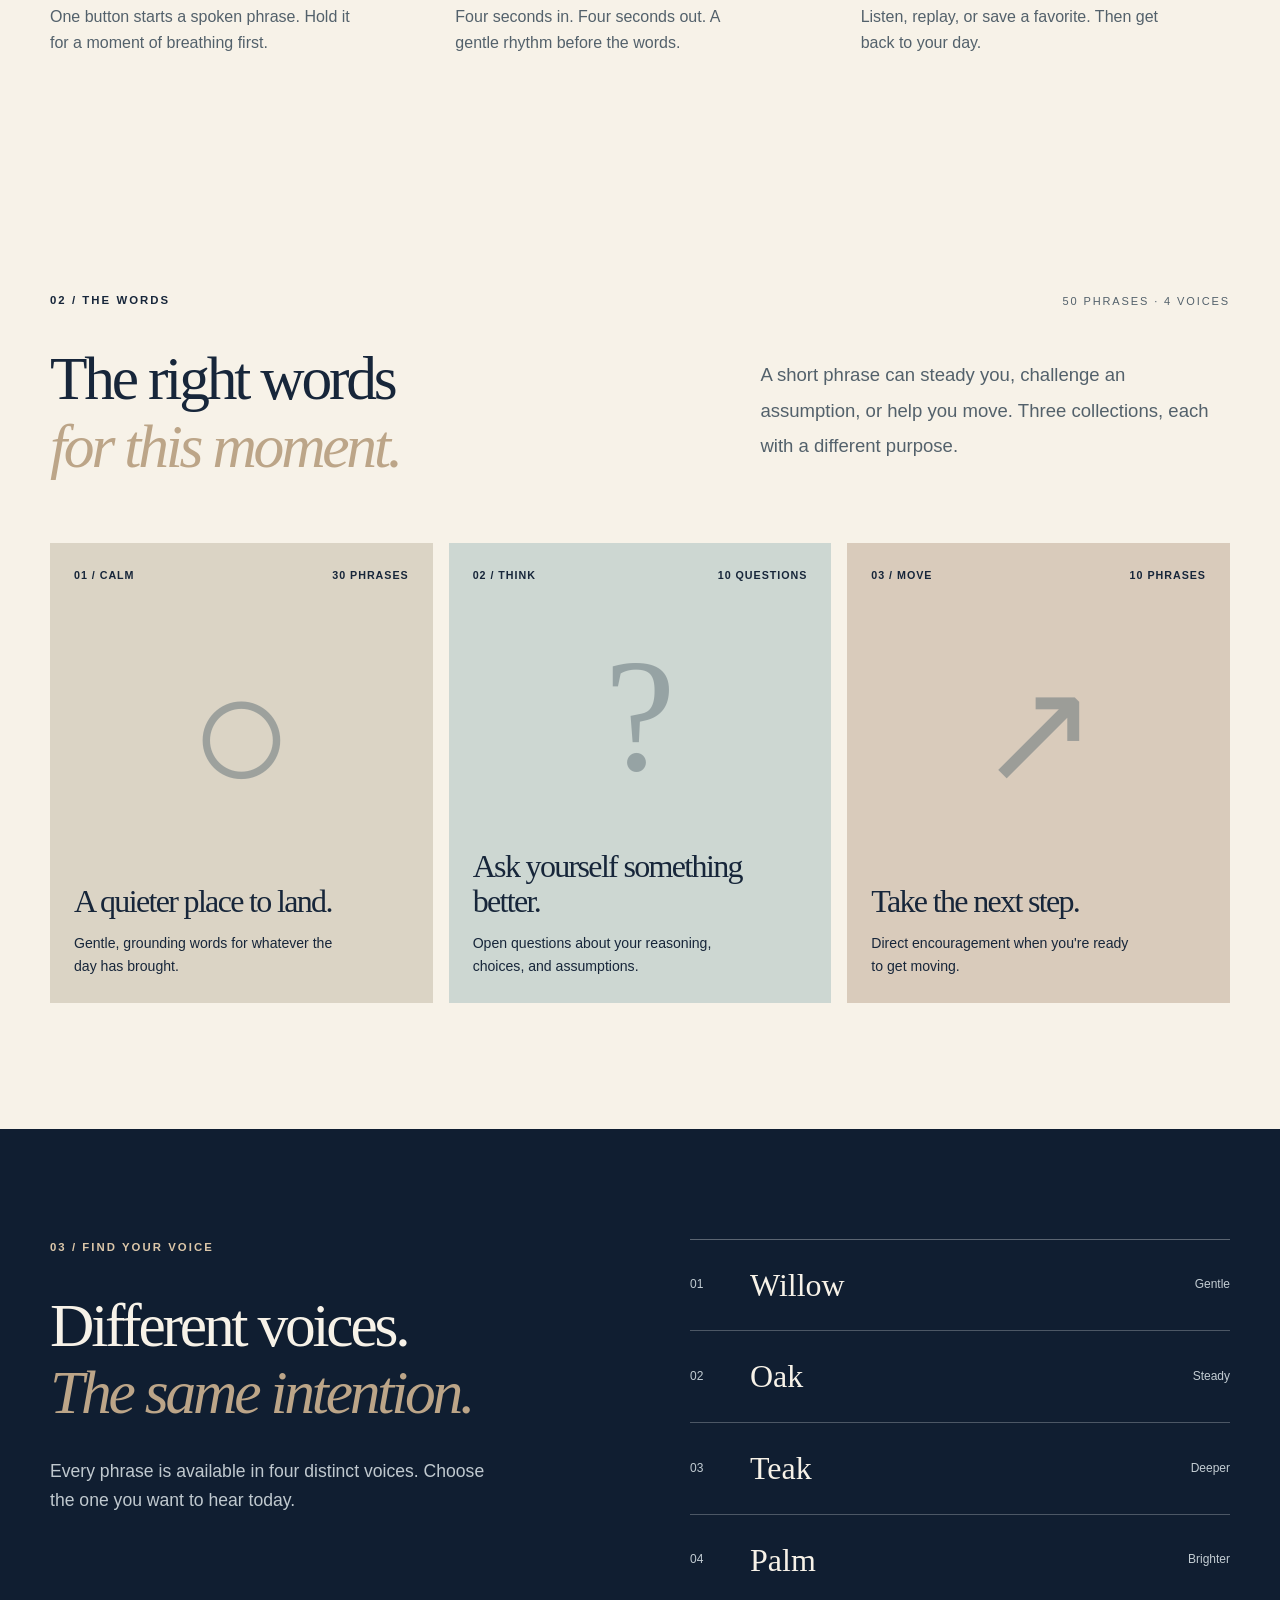
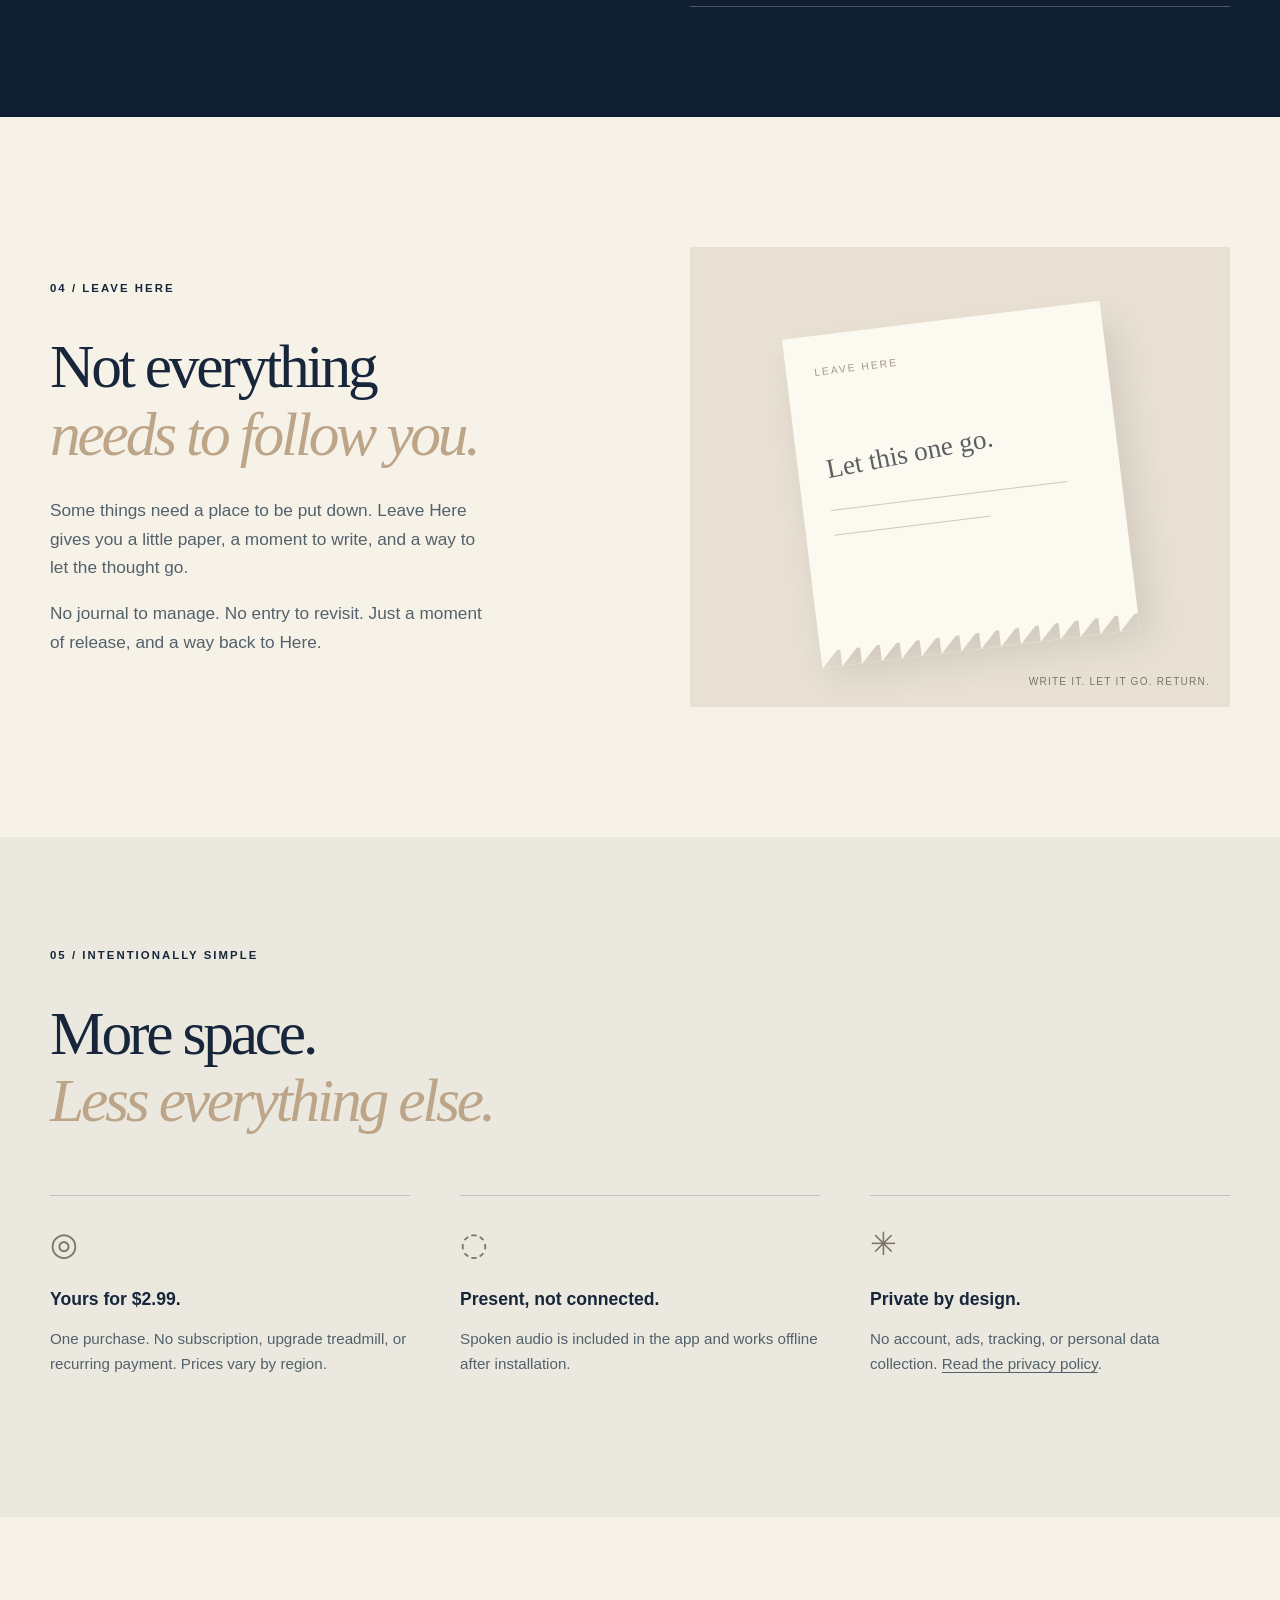
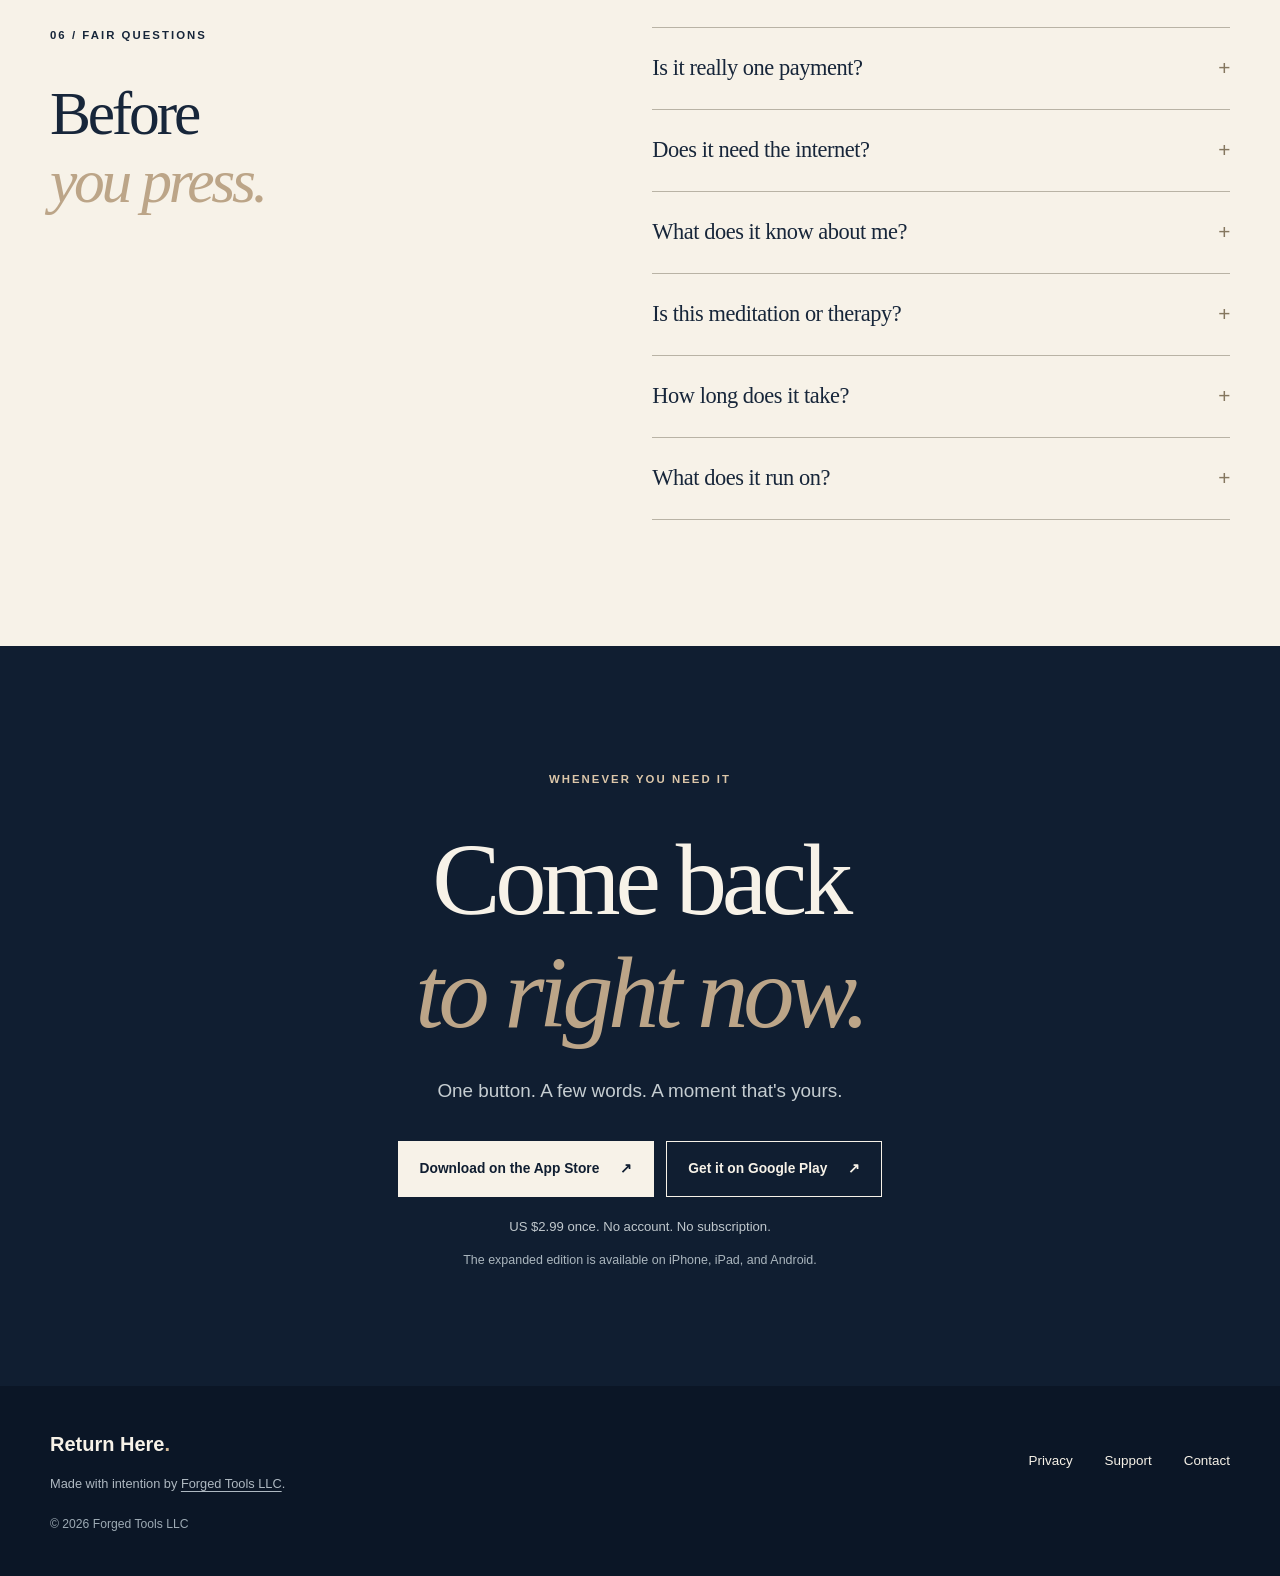
==== commit c76e5b5d: "Let visitors press the Here button on the Return Here page Replace the hero icon with a pressable br" ====
--- a/return-here/index.html
+++ b/return-here/index.html
@@ -13,10 +13,25 @@
   <meta property="og:url" content="https://forgedtools.ai/return-here/">
   <meta property="og:title" content="Return Here — Take a moment. It’s yours.">
   <meta property="og:description" content="No feed. No streak. Just a small moment to breathe, listen, and return.">
-  <meta property="og:image" content="https://forgedtools.ai/assets/return-here-icon.png">
-  <meta property="og:image:alt" content="Return Here cream spiral on navy">
-  <meta name="twitter:card" content="summary">
-  <link rel="stylesheet" href="/return-here.css?v=2026-11-experience-1">
+  <meta property="og:image" content="https://forgedtools.ai/assets/return-here-social.png">
+  <meta property="og:image:width" content="1200">
+  <meta property="og:image:height" content="630">
+  <meta property="og:image:alt" content="Return Here: Take a moment. It’s yours. A cream spiral on navy.">
+  <meta name="twitter:card" content="summary_large_image">
+  <link rel="stylesheet" href="/return-here.css?v=2026-11-live-demo-1">
+  <script type="application/ld+json">
+  {
+    "@context": "https://schema.org",
+    "@type": "MobileApplication",
+    "name": "Return Here: A Moment",
+    "url": "https://forgedtools.ai/return-here/",
+    "image": "https://forgedtools.ai/assets/return-here-icon.png",
+    "description": "One button, a moment of breathing, and a short spoken phrase. 50 phrases across Calm, Think, and Move in four voices. No account, ads, or tracking.",
+    "operatingSystem": "iOS, Android",
+    "offers": { "@type": "Offer", "price": "2.99", "priceCurrency": "USD" },
+    "publisher": { "@type": "Organization", "name": "Forged Tools LLC", "url": "https://forgedtools.ai/" }
+  }
+  </script>
 </head>
 <body>
   <a class="skip-link" href="#main">Skip to content</a>
@@ -26,6 +41,7 @@
       <nav aria-label="Main navigation">
         <a href="#experience">The experience</a>
         <a href="#inside">Inside the app</a>
+        <a href="#questions">Questions</a>
         <a class="nav-download" href="#get-the-app">Get the app <span aria-hidden="true">↗</span></a>
       </nav>
     </div>
@@ -40,8 +56,8 @@
           <h1 id="hero-title">Take a moment.<br><em>It’s yours.</em></h1>
           <p class="hero-dek">The world doesn't need another thing from you right now. Press. Breathe. Hear a few words. Come back to what's in front of you.</p>
           <div class="store-buttons" aria-label="Download Return Here">
-            <a class="button button-primary" href="https://play.google.com/store/apps/details?id=ai.forgedtools.here">Get it on Google Play <span aria-hidden="true">↗</span></a>
-            <a class="button button-outline" href="https://apps.apple.com/us/app/return-here-a-moment/id6803208554">View on the App Store <span aria-hidden="true">↗</span></a>
+            <a class="button button-primary" data-store="ios" href="https://apps.apple.com/us/app/return-here-a-moment/id6803208554">Download on the App Store <span aria-hidden="true">↗</span></a>
+            <a class="button button-primary" data-store="android" href="https://play.google.com/store/apps/details?id=ai.forgedtools.here&amp;referrer=utm_source%3Dforgedtools%26utm_medium%3Dwebsite%26utm_campaign%3Dreturn_here_120">Get it on Google Play <span aria-hidden="true">↗</span></a>
           </div>
           <p class="purchase">US $2.99 one time <span aria-hidden="true">·</span> No account <span aria-hidden="true">·</span> No subscription</p>
           <p class="release-note">The expanded edition is available on iPhone, iPad, and Android.</p>
@@ -50,10 +66,21 @@
           <div class="halo halo-one" aria-hidden="true"></div>
           <div class="halo halo-two" aria-hidden="true"></div>
           <div class="halo halo-three" aria-hidden="true"></div>
-          <div class="icon-plinth">
-            <img src="/assets/return-here-icon.png" width="360" height="360" alt="Return Here app icon: a cream spiral on a navy background" fetchpriority="high">
+          <div class="phone" aria-label="Interactive preview of Return Here">
+            <div class="phone-screen">
+              <p class="phone-title" aria-hidden="true">HERE</p>
+              <p class="phone-phrase is-soft" id="phrase" role="status">Go ahead. Press it.</p>
+              <div class="press-wrap">
+                <span class="press-ring" aria-hidden="true"></span>
+                <button class="press" id="press" type="button">Here</button>
+              </div>
+              <p class="phone-hint" id="press-hint">Tap for a phrase. Hold to breathe first.</p>
+              <button class="phone-link" id="breathe-auto" type="button">Breathe with me</button>
+              <p class="phone-foot" aria-hidden="true">A small moment to be present.</p>
+            </div>
           </div>
-          <p class="hero-art-note">A moment, not a destination.</p>
+          <p class="hero-art-note">Try it. This is the whole idea.</p>
+          <p class="hero-art-fine">A silent browser preview. In the app, a voice speaks each phrase. Nothing here is recorded.</p>
         </div>
       </div>
       <div class="wrap hero-bottom"><span>MADE FOR RIGHT NOW</span><span>SCROLL TO EXPLORE <span aria-hidden="true">↓</span></span></div>
@@ -74,27 +101,9 @@
       </div>
     </section>
 
-    <section class="breathing-section mist-panel" aria-labelledby="breathing-title">
-      <div class="wrap breathing-grid">
-        <div class="breathing-copy">
-          <p class="eyebrow">02 / Feel the pause</p>
-          <h2 id="breathing-title">Four seconds in.<br><em>Four seconds out.</em></h2>
-          <p>Sometimes a small pause is enough to change the pace. Try the breathing rhythm that comes before a phrase in Return Here.</p>
-          <p class="fine-print">This is a silent browser preview. In the app, the rhythm leads into a spoken phrase. Releasing the button early also plays the next phrase.</p>
-        </div>
-        <div class="breathing-demo" aria-label="Interactive breathing rhythm preview">
-          <p class="demo-kicker">A MOMENT TO YOURSELF</p>
-          <div class="breath-orb" id="breath-orb" aria-hidden="true"><div class="breath-core"><span id="breath-count">4</span></div></div>
-          <p class="breath-state" id="breath-state" role="status">Ready when you are.</p>
-          <button class="breath-button" id="breath-start" type="button">Try the 4 + 4 rhythm <span aria-hidden="true">↗</span></button>
-          <p class="demo-footnote">A visual preview. No sound or data collection.</p>
-        </div>
-      </div>
-    </section>
-
     <section class="inside-section paper-panel" id="inside" aria-labelledby="inside-title">
       <div class="wrap">
-        <div class="section-top"><p class="eyebrow">03 / The words</p><span class="side-label">50 PHRASES · 4 VOICES</span></div>
+        <div class="section-top"><p class="eyebrow">02 / The words</p><span class="side-label">50 PHRASES · 4 VOICES</span></div>
         <div class="editorial-grid inside-header">
           <h2 id="inside-title">The right words<br><em>for this moment.</em></h2>
           <p class="editorial-copy">A short phrase can steady you, challenge an assumption, or help you move. Three collections, each with a different purpose.</p>
@@ -110,7 +119,7 @@
     <section class="voices-section dark-panel" aria-labelledby="voices-title">
       <div class="wrap voices-grid">
         <div>
-          <p class="eyebrow light-eyebrow">04 / Find your voice</p>
+          <p class="eyebrow light-eyebrow">03 / Find your voice</p>
           <h2 id="voices-title">Different voices.<br><em>The same intention.</em></h2>
           <p>Every phrase is available in four distinct voices. Choose the one you want to hear today.</p>
         </div>
@@ -126,7 +135,7 @@
     <section class="leave-section paper-panel" aria-labelledby="leave-title">
       <div class="wrap leave-grid">
         <div class="leave-copy">
-          <p class="eyebrow">05 / Leave Here</p>
+          <p class="eyebrow">04 / Leave Here</p>
           <h2 id="leave-title">Not everything<br><em>needs to follow you.</em></h2>
           <p>Some things need a place to be put down. Leave Here gives you a little paper, a moment to write, and a way to let the thought go.</p>
           <p>No journal to manage. No entry to revisit. Just a moment of release, and a way back to Here.</p>
@@ -140,12 +149,29 @@
 
     <section class="principles-section mist-panel" aria-labelledby="principles-title">
       <div class="wrap">
-        <p class="eyebrow">06 / Intentionally simple</p>
+        <p class="eyebrow">05 / Intentionally simple</p>
         <h2 id="principles-title">More space.<br><em>Less everything else.</em></h2>
         <div class="principles">
           <article><span class="principle-icon" aria-hidden="true">◎</span><h3>Yours for $2.99.</h3><p>One purchase. No subscription, upgrade treadmill, or recurring payment. Prices vary by region.</p></article>
           <article><span class="principle-icon" aria-hidden="true">◌</span><h3>Present, not connected.</h3><p>Spoken audio is included in the app and works offline after installation.</p></article>
           <article><span class="principle-icon" aria-hidden="true">✳</span><h3>Private by design.</h3><p>No account, ads, tracking, or personal data collection. <a href="/privacy.html">Read the privacy policy</a>.</p></article>
+        </div>
+      </div>
+    </section>
+
+    <section class="faq-section paper-panel" id="questions" aria-labelledby="faq-title">
+      <div class="wrap faq-grid">
+        <div>
+          <p class="eyebrow">06 / Fair questions</p>
+          <h2 id="faq-title">Before<br><em>you press.</em></h2>
+        </div>
+        <div class="faq-list">
+          <details><summary>Is it really one payment?</summary><p>Yes. US $2.99 once, and it’s yours. No subscription, no upgrades to buy later. Prices vary by region.</p></details>
+          <details><summary>Does it need the internet?</summary><p>No. The spoken audio is included in the app and works offline after installation.</p></details>
+          <details><summary>What does it know about me?</summary><p>Nothing. No account, no ads, no tracking, no personal data collection. <a href="/privacy.html">Read the privacy policy</a>.</p></details>
+          <details><summary>Is this meditation or therapy?</summary><p>Neither. It’s a short pause: a button, a breath, a few words. It isn’t medical or mental health care.</p></details>
+          <details><summary>How long does it take?</summary><p>As long as you like. One phrase takes a few seconds. Stay for one or twenty.</p></details>
+          <details><summary>What does it run on?</summary><p>iPhone, iPad, and Android.</p></details>
         </div>
       </div>
     </section>
@@ -156,8 +182,8 @@
         <h2 id="final-title">Come back<br><em>to right now.</em></h2>
         <p>One button. A few words. A moment that's yours.</p>
         <div class="store-buttons" aria-label="Download Return Here">
-          <a class="button button-primary" href="https://play.google.com/store/apps/details?id=ai.forgedtools.here">Get it on Google Play <span aria-hidden="true">↗</span></a>
-          <a class="button button-outline" href="https://apps.apple.com/us/app/return-here-a-moment/id6803208554">View on the App Store <span aria-hidden="true">↗</span></a>
+          <a class="button button-primary" data-store="ios" href="https://apps.apple.com/us/app/return-here-a-moment/id6803208554">Download on the App Store <span aria-hidden="true">↗</span></a>
+          <a class="button button-primary" data-store="android" href="https://play.google.com/store/apps/details?id=ai.forgedtools.here&amp;referrer=utm_source%3Dforgedtools%26utm_medium%3Dwebsite%26utm_campaign%3Dreturn_here_120">Get it on Google Play <span aria-hidden="true">↗</span></a>
         </div>
         <p class="purchase">US $2.99 once. No account. No subscription.</p>
         <p class="release-note">The expanded edition is available on iPhone, iPad, and Android.</p>
@@ -172,49 +198,137 @@
       <span class="copyright">© 2026 Forged Tools LLC</span>
     </div>
   </footer>
+  <div class="sticky-cta" id="sticky-cta" hidden>
+    <span><strong>Return Here</strong> US $2.99 once</span>
+    <a class="button button-primary" id="sticky-link" href="#get-the-app">Get the app <span aria-hidden="true">↗</span></a>
+  </div>
   <script>
     (() => {
-      const button = document.getElementById('breath-start');
-      const orb = document.getElementById('breath-orb');
-      const count = document.getElementById('breath-count');
-      const state = document.getElementById('breath-state');
-      let intervalId = null;
-      let elapsed = 0;
-      function reset() {
-        if (intervalId !== null) window.clearInterval(intervalId);
-        intervalId = null;
-        elapsed = 0;
-        orb.classList.remove('breathing-active');
-        count.textContent = '4';
-        state.textContent = 'Ready when you are.';
-        button.textContent = 'Try the 4 + 4 rhythm ↗';
-      }
-      button.addEventListener('click', () => {
-        reset();
-        orb.classList.add('breathing-active');
-        state.textContent = 'Inhale slowly.';
-        button.textContent = 'Restart the rhythm ↗';
-        const started = performance.now();
-        intervalId = window.setInterval(() => {
-          const nextElapsed = Math.min(8, Math.floor((performance.now() - started) / 1000));
-          if (nextElapsed === elapsed) return;
-          elapsed = nextElapsed;
-          if (elapsed >= 8) {
-            window.clearInterval(intervalId);
-            intervalId = null;
-            orb.classList.remove('breathing-active');
-            count.textContent = '✓';
-            state.textContent = 'That moment was yours.';
-            button.textContent = 'Try it again ↗';
-            return;
-          }
-          state.textContent = elapsed < 4 ? 'Inhale slowly.' : 'Exhale slowly.';
-          count.textContent = String(4 - (elapsed % 4));
-        }, 100);
+      /* --- Store buttons: put the visitor's own store first. Runs in the browser; nothing is sent anywhere. --- */
+      const ua = navigator.userAgent || '';
+      const isIOS = /iPhone|iPad|iPod/.test(ua) || (/Macintosh/.test(ua) && navigator.maxTouchPoints > 1);
+      const isAndroid = /Android/.test(ua);
+      const mine = isIOS ? 'ios' : isAndroid ? 'android' : null;
+      if (mine) {
+        document.querySelectorAll('.store-buttons').forEach((group) => {
+          const own = group.querySelector('[data-store="' + mine + '"]');
+          const other = group.querySelector('[data-store]:not([data-store="' + mine + '"])');
+          if (!own || !other) return;
+          group.prepend(own);
+          other.classList.replace('button-primary', 'button-outline');
+        });
+        const own = document.querySelector('[data-store="' + mine + '"]');
+        const sticky = document.getElementById('sticky-link');
+        if (own && sticky) sticky.href = own.href;
+      }
+
+      /* --- The pressable preview --- */
+      const phrases = ['I am here.', 'The weight does not have to be carried all at once.'];
+      const press = document.getElementById('press');
+      const phrase = document.getElementById('phrase');
+      const hint = document.getElementById('press-hint');
+      const auto = document.getElementById('breathe-auto');
+      const HOLD_MS = 350;
+      let index = -1, shown = 0, swapId = 0;
+      let holdTimer = null, breathTimers = [], breathing = false, held = false, skipClick = false;
+
+      function setText(text, soft) {
+        const id = ++swapId;
+        phrase.classList.add('is-swapping');
+        window.setTimeout(() => {
+          if (id !== swapId) return;
+          phrase.textContent = text;
+          phrase.classList.toggle('is-soft', soft);
+          phrase.classList.remove('is-swapping');
+        }, 220);
+      }
+      function stopBreath() {
+        breathTimers.forEach(window.clearTimeout);
+        breathTimers = [];
+        breathing = false;
+        press.classList.remove('is-inhale', 'is-exhale');
+      }
+      function showPhrase() {
+        stopBreath();
+        index = (index + 1) % phrases.length;
+        shown += 1;
+        press.classList.add('is-touched');
+        setText(phrases[index], false);
+        hint.textContent = shown < 2
+          ? 'In the app, a voice says it. Hold to breathe first.'
+          : '48 more in the app, in four voices.';
+      }
+      function startBreath() {
+        stopBreath();
+        breathing = true;
+        press.classList.add('is-touched', 'is-inhale');
+        setText('Breathe in.', true);
+        breathTimers.push(window.setTimeout(() => {
+          press.classList.replace('is-inhale', 'is-exhale');
+          setText('Breathe out.', true);
+        }, 4000));
+        breathTimers.push(window.setTimeout(showPhrase, 8000));
+      }
+      press.addEventListener('pointerdown', (event) => {
+        if (event.button) return;
+        held = false;
+        window.clearTimeout(holdTimer);
+        holdTimer = window.setTimeout(() => { held = true; startBreath(); }, HOLD_MS);
       });
+      function release() {
+        window.clearTimeout(holdTimer);
+        if (!held) return;
+        held = false;
+        skipClick = true;
+        window.setTimeout(() => { skipClick = false; }, 400);
+        if (breathing) showPhrase(); /* letting go early plays the next phrase, as in the app */
+      }
+      press.addEventListener('pointerup', release);
+      press.addEventListener('pointercancel', release);
+      press.addEventListener('pointerleave', release);
+      press.addEventListener('contextmenu', (event) => event.preventDefault());
+      press.addEventListener('click', () => {
+        if (skipClick) { skipClick = false; return; }
+        showPhrase();
+      });
+      auto.addEventListener('click', startBreath);
       document.addEventListener('visibilitychange', () => {
-        if (document.hidden && intervalId !== null) reset();
+        if (document.hidden && breathing) { stopBreath(); setText('Go ahead. Press it.', true); }
       });
+
+      /* --- Small-screen download bar: appears once the hero buttons scroll away --- */
+      const bar = document.getElementById('sticky-cta');
+      const heroButtons = document.querySelector('.hero .store-buttons');
+      const finalSection = document.getElementById('get-the-app');
+      if (bar && 'IntersectionObserver' in window) {
+        const seen = new Map();
+        const update = () => {
+          const show = seen.get(heroButtons) === false && seen.get(finalSection) !== true
+            && heroButtons.getBoundingClientRect().top < 0;
+          bar.hidden = false;
+          bar.classList.toggle('is-visible', show);
+        };
+        const watcher = new IntersectionObserver((entries) => {
+          entries.forEach((entry) => seen.set(entry.target, entry.isIntersecting));
+          update();
+        });
+        watcher.observe(heroButtons);
+        watcher.observe(finalSection);
+      }
+
+      /* --- Sections ease in as they arrive (skipped when reduced motion is on) --- */
+      const calm = window.matchMedia('(prefers-reduced-motion: reduce)').matches;
+      if (!calm && 'IntersectionObserver' in window) {
+        const items = document.querySelectorAll('main section:not(.hero) .wrap > *, .steps article, .collection, .voices-list > div, .principles article, .faq-list details');
+        const reveal = new IntersectionObserver((entries) => {
+          entries.forEach((entry) => {
+            if (!entry.isIntersecting) return;
+            entry.target.classList.add('is-in');
+            reveal.unobserve(entry.target);
+          });
+        }, { rootMargin: '0px 0px -8% 0px' });
+        items.forEach((item) => { item.classList.add('reveal'); reveal.observe(item); });
+      }
     })();
   </script>
 </body>
--- a/return-here.css
+++ b/return-here.css
@@ -1,6 +1,61 @@
 :root{color-scheme:light;--navy:#101e31;--navy-light:#182a40;--paper:#f7f2e8;--mist:#ebe9df;--ink:#17263a;--ink-soft:#53616b;--line:#d8d4c9;--gold:#c4a981}
-*{box-sizing:border-box}html{scroll-behavior:smooth}body{margin:0;font-family:-apple-system,BlinkMacSystemFont,"Segoe UI",Arial,sans-serif;background:var(--paper);color:var(--ink);line-height:1.65;-webkit-font-smoothing:antialiased}a{color:inherit;text-underline-offset:.22em}a:focus-visible,button:focus-visible{outline:3px solid #cfae7b;outline-offset:5px}button{font:inherit}h1,h2,h3,p{margin-top:0}h1,h2,.collection h3{font-family:Georgia,"Times New Roman",serif;font-weight:400;letter-spacing:-.052em}h1 em,h2 em{font-weight:400}.wrap{width:min(1180px,calc(100% - 96px));margin-inline:auto}.dark-panel{background:var(--navy);color:var(--paper)}.paper-panel{background:var(--paper)}.mist-panel{background:var(--mist)}.site-header{position:relative;background:var(--navy);color:var(--paper);z-index:2}.nav-wrap{display:flex;align-items:center;justify-content:space-between;padding-block:22px;border-bottom:1px solid #ffffff27}.wordmark{display:inline-flex;gap:7px;align-items:center;text-decoration:none;font-size:1.17rem;letter-spacing:-.04em;font-weight:650}.wordmark-symbol{font-size:1.9rem;font-weight:300;line-height:1;color:#e0c9a7}.brand-dot{height:5px;width:5px;border-radius:50%;background:#e0c9a7;align-self:center}.site-header nav,.site-footer nav{display:flex;flex-wrap:wrap;align-items:center;gap:32px}.site-header nav a{font-size:.84rem;text-decoration:none;min-height:44px;display:inline-flex;align-items:center}.nav-download{border-bottom:1px solid #cfb694;gap:11px}.site-header nav a:hover,.site-footer a:hover{text-decoration:underline}.skip-link{position:absolute;z-index:9;top:12px;left:12px;padding:12px 20px;background:var(--paper);color:var(--navy);transform:translateY(-200%)}.skip-link:focus{transform:translateY(0)}.hero{position:relative;isolation:isolate;overflow:hidden}.hero-sheen{position:absolute;inset:0;pointer-events:none;background:radial-gradient(ellipse at 80% 47%,#34506a55,transparent 45%)}.hero-grid{min-height:660px;display:grid;grid-template-columns:1.2fr 1fr;align-items:center;gap:48px;padding-block:88px 82px}.hero-copy,.hero-art{position:relative;z-index:1}.eyebrow{font-size:.71rem;font-weight:700;letter-spacing:.18em;text-transform:uppercase;line-height:1.5;margin-bottom:36px}.light-eyebrow{color:#dcc7a9}.eyebrow-line{display:inline-block;width:26px;height:1px;background:currentColor;vertical-align:middle;margin-right:12px}h1{font-size:clamp(3.9rem,6.5vw,6.6rem);line-height:1.02;margin-bottom:32px}h1 em,h2 em{color:#bca588}.hero-dek{max-width:520px;font-size:1.18rem;color:#d4d9db;line-height:1.8;margin-bottom:34px}.store-buttons{display:flex;flex-wrap:wrap;gap:12px}.button{display:inline-flex;align-items:center;justify-content:space-between;gap:21px;min-height:56px;padding:13px 21px;font-size:.86rem;font-weight:700;text-decoration:none;border:1px solid var(--paper);transition:background .2s ease,transform .2s ease}.button:hover{text-decoration:none;transform:translateY(-2px)}.button-primary{background:var(--paper);color:var(--navy)}.button-primary:hover{background:#e7dfd0}.button-outline{border-color:#7e8992;color:var(--paper);background:transparent}.button-outline:hover{background:#ffffff16}.purchase{font-size:.82rem;color:#c0c8cd;margin:19px 0 0}.purchase span{margin-inline:4px}.release-note{font-size:.78rem;max-width:490px;color:#aab6be;margin:12px 0 0}.hero-art{display:flex;align-items:center;justify-content:center;min-height:455px;flex-direction:column}.halo{position:absolute;border:1px solid #cfb18b38;border-radius:50%;aspect-ratio:1;z-index:-1}.halo-one{width:90%;max-width:460px}.halo-two{width:110%;max-width:560px}.halo-three{width:130%;max-width:660px}.icon-plinth{width:min(72%,350px);aspect-ratio:1;display:grid;place-items:center;transform:rotate(-8deg);filter:drop-shadow(0 30px 35px #0005)}.icon-plinth img{width:100%;height:auto;display:block;border-radius:23%}.hero-art-note{position:absolute;bottom:-24px;font-family:Georgia,serif;font-style:italic;font-size:1.08rem;color:#cbbda9}.hero-bottom{position:relative;display:flex;justify-content:space-between;padding-bottom:23px;font-size:.65rem;letter-spacing:.16em;color:#aeb8bf}.intro-section,.inside-section,.principles-section{padding-block:110px 126px}.editorial-grid{display:grid;grid-template-columns:1.3fr 1fr;gap:100px;align-items:start}.editorial-grid h2,.breathing-grid h2,.voices-grid h2,.leave-grid h2,.principles-section h2,.final-section h2{font-size:clamp(3rem,4.8vw,5.3rem);line-height:1.1;margin:0}.editorial-copy{font-size:1.16rem;line-height:1.9;color:var(--ink-soft);padding-top:12px}.editorial-copy p{margin-bottom:16px}.steps{display:grid;grid-template-columns:repeat(3,1fr);gap:36px;margin-top:100px}.step-number{font-size:.8rem;color:#85775f}.step-rule{height:1px;background:#b9b3a5;margin:15px 0 30px}.steps h3{font-family:Georgia,serif;font-size:2.1rem;font-weight:400;margin-bottom:13px}.steps p{max-width:310px;color:var(--ink-soft);margin:0}.breathing-section{padding-block:105px}.breathing-grid{display:grid;grid-template-columns:1fr 1fr;gap:90px;align-items:center}.breathing-copy h2{margin-bottom:28px}.breathing-copy>p:not(.eyebrow){color:var(--ink-soft);font-size:1.12rem;max-width:470px}.breathing-copy .fine-print{margin-top:27px;font-size:.84rem!important}.breathing-demo{text-align:center;background:var(--navy);color:var(--paper);padding:36px 26px 42px;min-height:500px;display:flex;flex-direction:column;align-items:center;justify-content:center}.demo-kicker{font-size:.66rem;letter-spacing:.17em;color:#d1b99d}.breath-orb{position:relative;width:225px;height:225px;margin:18px auto 10px;border:1px solid #d8be9744;border-radius:50%;display:grid;place-items:center}.breath-orb:before,.breath-orb:after{content:"";position:absolute;inset:13px;border:1px solid #d8be9740;border-radius:50%}.breath-orb:after{inset:-16px;border-color:#d8be9730}.breath-core{height:118px;width:118px;display:grid;place-items:center;border-radius:50%;background:radial-gradient(circle at 34% 28%,#e0ceb2,#ac9370);color:var(--navy);box-shadow:0 0 75px #d1b18c2a;transition:transform .35s ease}.breath-core span{font-family:Georgia,serif;font-size:3rem}.breathing-active .breath-core{animation:breathe 8s ease-in-out 1 forwards}@keyframes breathe{0%{transform:scale(.76)}50%{transform:scale(1.52)}100%{transform:scale(.76)}}.breath-state{font-family:Georgia,serif;font-size:1.28rem;min-height:33px;margin:6px 0 23px}.breath-button{border:1px solid #aab2b7;color:var(--paper);background:transparent;padding:12px 20px;min-height:48px;cursor:pointer;font-size:.84rem}.breath-button:hover{background:#ffffff18}.demo-footnote{color:#aeb8bf;font-size:.73rem;margin-top:20px}.section-top{display:flex;justify-content:space-between;align-items:flex-start}.side-label{font-size:.69rem;letter-spacing:.17em;color:var(--ink-soft)}.inside-header{margin-bottom:62px}.inside-header .editorial-copy{margin:0}.collections{display:grid;grid-template-columns:repeat(3,minmax(0,1fr));gap:16px}.collection{min-height:460px;padding:24px;display:flex;flex-direction:column;justify-content:space-between;overflow:hidden}.collection-core{background:#dbd4c5}.collection-think{background:#cdd7d2}.collection-move{background:#d9cbbb}.collection-top{display:flex;justify-content:space-between;font-size:.67rem;font-weight:700;letter-spacing:.09em}.collection-art{display:grid;place-items:center;flex:1;min-height:215px}.collection-mark{display:block;font-family:Georgia,serif;font-size:11rem;font-weight:400;line-height:1;color:#607077;opacity:.5}.think-mark{font-size:10rem}.move-mark{font-size:9rem}.collection h3{font-size:2rem;line-height:1.1;margin:0 0 13px}.collection p{font-size:.88rem;max-width:270px;line-height:1.65;margin:0}.voices-section{padding-block:110px}.voices-grid{display:grid;grid-template-columns:1fr 1fr;gap:100px}.voices-grid h2{margin-bottom:30px}.voices-grid>div>p:not(.eyebrow){max-width:440px;color:#c0c9cf;font-size:1.1rem}.voices-list{border-top:1px solid #ffffff50}.voices-list>div{display:grid;grid-template-columns:45px 1fr auto;align-items:center;gap:15px;border-bottom:1px solid #ffffff40;padding:19px 0}.voice-index,.voice-character{font-size:.75rem;color:#c3cdd3}.voice-name{font-family:Georgia,serif;font-size:2rem}.leave-section{padding-block:130px}.leave-grid{display:grid;grid-template-columns:1fr 1fr;gap:100px;align-items:center}.leave-grid h2{margin-bottom:28px}.leave-copy>p:not(.eyebrow){max-width:440px;color:var(--ink-soft);font-size:1.08rem}.paper-stage{position:relative;min-height:460px;background:#e7e0d3;display:flex;align-items:center;justify-content:center;overflow:hidden}.paper-sheet{position:relative;width:70%;max-width:320px;min-height:315px;padding:28px;background:#fcf9f1;box-shadow:10px 24px 35px #524e4325;transform:rotate(-7deg)}.paper-caption{font-size:.65rem;letter-spacing:.19em;color:#a29888}.paper-handwriting{font-family:"Segoe Print","Bradley Hand",cursive;font-size:1.7rem;color:#5c6062;margin-top:58px;transform:rotate(-4deg)}.paper-line{display:block;width:90%;border-bottom:1px solid #cdc9bf;margin-top:24px}.paper-line.short{width:60%}.paper-tear{position:absolute;bottom:-18px;left:0;right:0;height:22px;background:linear-gradient(135deg,#fcf9f1 50%,transparent 51%) 0 0/20px 20px repeat-x}.paper-stage-label{position:absolute;bottom:16px;right:20px;font-size:.63rem;letter-spacing:.12em;color:#77766c}.principles-section h2{margin-bottom:60px}.principles{display:grid;grid-template-columns:repeat(3,1fr);gap:50px}.principles article{border-top:1px solid #bfc0b8;padding-top:22px}.principle-icon{font-size:2rem;color:#7d7467}.principles h3{font-size:1.1rem;margin:14px 0 12px}.principles p{color:var(--ink-soft);font-size:.95rem}.final-section{text-align:center;padding-block:125px 115px}.final-inner{display:flex;align-items:center;flex-direction:column}.final-section h2{font-size:clamp(4.2rem,8vw,8rem);margin-bottom:26px}.final-section .final-inner>p:not(.eyebrow):not(.purchase):not(.release-note){color:#c5cdd1;font-size:1.18rem;margin-bottom:35px}.final-section .store-buttons{justify-content:center}.final-section .release-note{margin-inline:auto}.site-footer{background:#0b1626;color:var(--paper);padding-block:42px}.footer-grid{display:grid;grid-template-columns:1fr auto;gap:20px}.footer-brand{font-size:1.25rem;font-weight:650;text-decoration:none}.footer-brand span{color:#d7bc99}.site-footer p{font-size:.8rem;color:#aeb8c1;margin:12px 0 0}.site-footer nav a{font-size:.84rem;text-decoration:none}.copyright{grid-column:1/-1;font-size:.76rem;color:#9daab4}
-@media(max-width:980px){.wrap{width:calc(100% - 56px)}.hero-grid{gap:24px}.hero-art{min-height:375px}.editorial-grid,.breathing-grid,.voices-grid,.leave-grid{gap:48px}.collection{min-height:415px;padding:17px}.collection h3{font-size:1.65rem}.collection-mark{font-size:8rem}}
-@media(max-width:700px){.wrap{width:calc(100% - 36px)}.nav-wrap{padding-block:14px}.site-header nav{gap:16px}.site-header nav a{font-size:.78rem}.site-header nav a:first-child,.site-header nav a:nth-child(2){display:none}.hero-grid,.editorial-grid,.breathing-grid,.voices-grid,.leave-grid{grid-template-columns:1fr}.hero-grid{min-height:auto;gap:0;padding-block:50px 68px}.hero-copy{order:1}.hero-art{order:2;min-height:300px;margin-top:50px}.hero-art-note{bottom:4px}.icon-plinth{width:210px}.halo-one{width:265px}.halo-two{width:330px}.halo-three{width:390px}h1{font-size:clamp(3.8rem,12vw,5.4rem)}.hero-dek{font-size:1.06rem}.store-buttons{flex-direction:column;align-items:stretch}.button{width:100%}.hero-bottom{display:none}.intro-section,.inside-section,.principles-section,.voices-section,.leave-section{padding-block:72px}.editorial-grid{gap:20px}.editorial-grid h2,.breathing-grid h2,.voices-grid h2,.leave-grid h2,.principles-section h2{font-size:clamp(2.9rem,10vw,4.4rem)}.editorial-copy{font-size:1.05rem}.steps{grid-template-columns:1fr;margin-top:55px;gap:26px}.step-rule{margin:9px 0 15px}.breathing-section{padding-block:68px}.breathing-grid{gap:30px}.breathing-demo{min-height:460px}.collections{grid-template-columns:1fr}.collection{min-height:320px}.collection-art{min-height:145px}.collection-mark{font-size:7.5rem}.section-top{gap:20px}.side-label{max-width:130px;text-align:right}.inside-header{margin-bottom:34px}.voices-grid{gap:30px}.leave-grid{gap:20px}.paper-stage{min-height:370px}.paper-sheet{min-height:270px}.principles{grid-template-columns:1fr;gap:26px}.principles-section h2{margin-bottom:40px}.final-section{padding-block:88px}.final-section h2{font-size:clamp(4rem,14vw,6rem)}.footer-grid{grid-template-columns:1fr}.site-footer nav{gap:24px}.copyright{grid-column:auto}}
+*{box-sizing:border-box}html{scroll-behavior:smooth}body{margin:0;font-family:-apple-system,BlinkMacSystemFont,"Segoe UI",Arial,sans-serif;background:var(--paper);color:var(--ink);line-height:1.65;-webkit-font-smoothing:antialiased}a{color:inherit;text-underline-offset:.22em}a:focus-visible,button:focus-visible{outline:3px solid #cfae7b;outline-offset:5px}button{font:inherit}h1,h2,h3,p{margin-top:0}h1,h2,.collection h3{font-family:Georgia,"Times New Roman",serif;font-weight:400;letter-spacing:-.052em}h1 em,h2 em{font-weight:400}.wrap{width:min(1180px,calc(100% - 96px));margin-inline:auto}.dark-panel{background:var(--navy);color:var(--paper)}.paper-panel{background:var(--paper)}.mist-panel{background:var(--mist)}.site-header{position:relative;background:var(--navy);color:var(--paper);z-index:2}.nav-wrap{display:flex;align-items:center;justify-content:space-between;padding-block:22px;border-bottom:1px solid #ffffff27}.wordmark{display:inline-flex;gap:7px;align-items:center;text-decoration:none;font-size:1.17rem;letter-spacing:-.04em;font-weight:650}.wordmark-symbol{font-size:1.9rem;font-weight:300;line-height:1;color:#e0c9a7}.brand-dot{height:5px;width:5px;border-radius:50%;background:#e0c9a7;align-self:center}.site-header nav,.site-footer nav{display:flex;flex-wrap:wrap;align-items:center;gap:32px}.site-header nav a{font-size:.84rem;text-decoration:none;min-height:44px;display:inline-flex;align-items:center}.nav-download{border-bottom:1px solid #cfb694;gap:11px}.site-header nav a:hover,.site-footer a:hover{text-decoration:underline}.skip-link{position:absolute;z-index:9;top:12px;left:12px;padding:12px 20px;background:var(--paper);color:var(--navy);transform:translateY(-200%)}.skip-link:focus{transform:translateY(0)}.hero{position:relative;isolation:isolate;overflow:hidden}.hero-sheen{position:absolute;inset:0;pointer-events:none;background:radial-gradient(ellipse at 80% 47%,#34506a55,transparent 45%)}.hero-grid{min-height:660px;display:grid;grid-template-columns:1.2fr 1fr;align-items:center;gap:48px;padding-block:88px 82px}.hero-copy,.hero-art{position:relative;z-index:1}.eyebrow{font-size:.71rem;font-weight:700;letter-spacing:.18em;text-transform:uppercase;line-height:1.5;margin-bottom:36px}.light-eyebrow{color:#dcc7a9}.eyebrow-line{display:inline-block;width:26px;height:1px;background:currentColor;vertical-align:middle;margin-right:12px}h1{font-size:clamp(3.9rem,6.5vw,6.6rem);line-height:1.02;margin-bottom:32px}h1 em,h2 em{color:#bca588}.hero-dek{max-width:520px;font-size:1.18rem;color:#d4d9db;line-height:1.8;margin-bottom:34px}.store-buttons{display:flex;flex-wrap:wrap;gap:12px}.button{display:inline-flex;align-items:center;justify-content:space-between;gap:21px;min-height:56px;padding:13px 21px;font-size:.86rem;font-weight:700;text-decoration:none;border:1px solid var(--paper);transition:background .2s ease,transform .2s ease}.button:hover{text-decoration:none;transform:translateY(-2px)}.button-primary{background:var(--paper);color:var(--navy)}.button-primary:hover{background:#e7dfd0}.button-outline{border-color:#7e8992;color:var(--paper);background:transparent}.button-outline:hover{background:#ffffff16}.purchase{font-size:.82rem;color:#c0c8cd;margin:19px 0 0}.purchase span{margin-inline:4px}.release-note{font-size:.78rem;max-width:490px;color:#aab6be;margin:12px 0 0}.hero-art{display:flex;align-items:center;justify-content:center;min-height:455px;flex-direction:column}.halo{position:absolute;border:1px solid #cfb18b38;border-radius:50%;aspect-ratio:1;z-index:-1}.halo-one{width:90%;max-width:460px}.halo-two{width:110%;max-width:560px}.halo-three{width:130%;max-width:660px}.icon-plinth{width:min(72%,350px);aspect-ratio:1;display:grid;place-items:center;transform:rotate(-8deg);filter:drop-shadow(0 30px 35px #0005)}.icon-plinth img{width:100%;height:auto;display:block;border-radius:23%}.hero-art-note{position:absolute;bottom:-24px;font-family:Georgia,serif;font-style:italic;font-size:1.08rem;color:#cbbda9}.hero-bottom{position:relative;display:flex;justify-content:space-between;padding-bottom:23px;font-size:.65rem;letter-spacing:.16em;color:#aeb8bf}.intro-section,.inside-section,.principles-section{padding-block:110px 126px}.editorial-grid{display:grid;grid-template-columns:1.3fr 1fr;gap:100px;align-items:start}.editorial-grid h2,.faq-grid h2,.voices-grid h2,.leave-grid h2,.principles-section h2,.final-section h2{font-size:clamp(3rem,4.8vw,5.3rem);line-height:1.1;margin:0}.editorial-copy{font-size:1.16rem;line-height:1.9;color:var(--ink-soft);padding-top:12px}.editorial-copy p{margin-bottom:16px}.steps{display:grid;grid-template-columns:repeat(3,1fr);gap:36px;margin-top:100px}.step-number{font-size:.8rem;color:#85775f}.step-rule{height:1px;background:#b9b3a5;margin:15px 0 30px}.steps h3{font-family:Georgia,serif;font-size:2.1rem;font-weight:400;margin-bottom:13px}.steps p{max-width:310px;color:var(--ink-soft);margin:0}.section-top{display:flex;justify-content:space-between;align-items:flex-start}.side-label{font-size:.69rem;letter-spacing:.17em;color:var(--ink-soft)}.inside-header{margin-bottom:62px}.inside-header .editorial-copy{margin:0}.collections{display:grid;grid-template-columns:repeat(3,minmax(0,1fr));gap:16px}.collection{min-height:460px;padding:24px;display:flex;flex-direction:column;justify-content:space-between;overflow:hidden}.collection-core{background:#dbd4c5}.collection-think{background:#cdd7d2}.collection-move{background:#d9cbbb}.collection-top{display:flex;justify-content:space-between;font-size:.67rem;font-weight:700;letter-spacing:.09em}.collection-art{display:grid;place-items:center;flex:1;min-height:215px}.collection-mark{display:block;font-family:Georgia,serif;font-size:11rem;font-weight:400;line-height:1;color:#607077;opacity:.5}.think-mark{font-size:10rem}.move-mark{font-size:9rem}.collection h3{font-size:2rem;line-height:1.1;margin:0 0 13px}.collection p{font-size:.88rem;max-width:270px;line-height:1.65;margin:0}.voices-section{padding-block:110px}.voices-grid{display:grid;grid-template-columns:1fr 1fr;gap:100px}.voices-grid h2{margin-bottom:30px}.voices-grid>div>p:not(.eyebrow){max-width:440px;color:#c0c9cf;font-size:1.1rem}.voices-list{border-top:1px solid #ffffff50}.voices-list>div{display:grid;grid-template-columns:45px 1fr auto;align-items:center;gap:15px;border-bottom:1px solid #ffffff40;padding:19px 0}.voice-index,.voice-character{font-size:.75rem;color:#c3cdd3}.voice-name{font-family:Georgia,serif;font-size:2rem}.leave-section{padding-block:130px}.leave-grid{display:grid;grid-template-columns:1fr 1fr;gap:100px;align-items:center}.leave-grid h2{margin-bottom:28px}.leave-copy>p:not(.eyebrow){max-width:440px;color:var(--ink-soft);font-size:1.08rem}.paper-stage{position:relative;min-height:460px;background:#e7e0d3;display:flex;align-items:center;justify-content:center;overflow:hidden}.paper-sheet{position:relative;width:70%;max-width:320px;min-height:315px;padding:28px;background:#fcf9f1;box-shadow:10px 24px 35px #524e4325;transform:rotate(-7deg)}.paper-caption{font-size:.65rem;letter-spacing:.19em;color:#a29888}.paper-handwriting{font-family:"Segoe Print","Bradley Hand",cursive;font-size:1.7rem;color:#5c6062;margin-top:58px;transform:rotate(-4deg)}.paper-line{display:block;width:90%;border-bottom:1px solid #cdc9bf;margin-top:24px}.paper-line.short{width:60%}.paper-tear{position:absolute;bottom:-18px;left:0;right:0;height:22px;background:linear-gradient(135deg,#fcf9f1 50%,transparent 51%) 0 0/20px 20px repeat-x}.paper-stage-label{position:absolute;bottom:16px;right:20px;font-size:.63rem;letter-spacing:.12em;color:#77766c}.principles-section h2{margin-bottom:60px}.principles{display:grid;grid-template-columns:repeat(3,1fr);gap:50px}.principles article{border-top:1px solid #bfc0b8;padding-top:22px}.principle-icon{font-size:2rem;color:#7d7467}.principles h3{font-size:1.1rem;margin:14px 0 12px}.principles p{color:var(--ink-soft);font-size:.95rem}.final-section{text-align:center;padding-block:125px 115px}.final-inner{display:flex;align-items:center;flex-direction:column}.final-section h2{font-size:clamp(4.2rem,8vw,8rem);margin-bottom:26px}.final-section .final-inner>p:not(.eyebrow):not(.purchase):not(.release-note){color:#c5cdd1;font-size:1.18rem;margin-bottom:35px}.final-section .store-buttons{justify-content:center}.final-section .release-note{margin-inline:auto}.site-footer{background:#0b1626;color:var(--paper);padding-block:42px}.footer-grid{display:grid;grid-template-columns:1fr auto;gap:20px}.footer-brand{font-size:1.25rem;font-weight:650;text-decoration:none}.footer-brand span{color:#d7bc99}.site-footer p{font-size:.8rem;color:#aeb8c1;margin:12px 0 0}.site-footer nav a{font-size:.84rem;text-decoration:none}.copyright{grid-column:1/-1;font-size:.76rem;color:#9daab4}
+@media(max-width:980px){.wrap{width:calc(100% - 56px)}.hero-grid{gap:24px}.hero-art{min-height:375px}.editorial-grid,.faq-grid,.voices-grid,.leave-grid{gap:48px}.collection{min-height:415px;padding:17px}.collection h3{font-size:1.65rem}.collection-mark{font-size:8rem}}
+@media(max-width:700px){.wrap{width:calc(100% - 36px)}.nav-wrap{padding-block:14px}.site-header nav{gap:16px}.site-header nav a{font-size:.78rem}.site-header nav a:first-child,.site-header nav a:nth-child(2){display:none}.hero-grid,.editorial-grid,.faq-grid,.voices-grid,.leave-grid{grid-template-columns:1fr}.hero-grid{min-height:auto;gap:0;padding-block:50px 68px}.hero-copy{order:1}.hero-art{order:2;min-height:300px;margin-top:50px}.hero-art-note{bottom:4px}.icon-plinth{width:210px}.halo-one{width:265px}.halo-two{width:330px}.halo-three{width:390px}h1{font-size:clamp(3.8rem,12vw,5.4rem)}.hero-dek{font-size:1.06rem}.store-buttons{flex-direction:column;align-items:stretch}.button{width:100%}.hero-bottom{display:none}.intro-section,.inside-section,.principles-section,.voices-section,.leave-section{padding-block:72px}.editorial-grid{gap:20px}.editorial-grid h2,.faq-grid h2,.voices-grid h2,.leave-grid h2,.principles-section h2{font-size:clamp(2.9rem,10vw,4.4rem)}.editorial-copy{font-size:1.05rem}.steps{grid-template-columns:1fr;margin-top:55px;gap:26px}.step-rule{margin:9px 0 15px}.collections{grid-template-columns:1fr}.collection{min-height:320px}.collection-art{min-height:145px}.collection-mark{font-size:7.5rem}.section-top{gap:20px}.side-label{max-width:130px;text-align:right}.inside-header{margin-bottom:34px}.voices-grid{gap:30px}.leave-grid{gap:20px}.paper-stage{min-height:370px}.paper-sheet{min-height:270px}.principles{grid-template-columns:1fr;gap:26px}.principles-section h2{margin-bottom:40px}.final-section{padding-block:88px}.final-section h2{font-size:clamp(4rem,14vw,6rem)}.footer-grid{grid-template-columns:1fr}.site-footer nav{gap:24px}.copyright{grid-column:auto}}
 @media(max-width:380px){h1{font-size:3.5rem}.wordmark{font-size:1.03rem}.hero-art{min-height:280px}.site-header nav{gap:8px}.nav-download{font-size:.72rem!important}}
-@media(prefers-reduced-motion:reduce){html{scroll-behavior:auto}.button{transition:none}.button:hover{transform:none}.breathing-active .breath-core{animation:none}.breathing-active .breath-core{outline:7px solid #c3a984;outline-offset:12px}}+@media(prefers-reduced-motion:reduce){html{scroll-behavior:auto}.button{transition:none}.button:hover{transform:none}}
+/* ---- 2026-11 live demo: pressable preview, FAQ, small-screen download bar, reveals ---- */
+.hero-art{min-height:540px}
+.phone{position:relative;width:min(78%,268px);aspect-ratio:9/18.4;padding:9px;border-radius:46px;background:#0a1422;border:1px solid #cfb18b66;box-shadow:0 38px 60px #0008,inset 0 0 0 1px #ffffff14}
+.phone-screen{height:100%;display:flex;flex-direction:column;align-items:center;text-align:center;padding:26px 18px 16px;border-radius:38px;background:linear-gradient(180deg,#d2d6f3,#bfc5eb);color:#3f4560;font-family:-apple-system,BlinkMacSystemFont,"Segoe UI",Arial,sans-serif;overflow:hidden}
+.phone-title{margin:0;font-size:.6rem;font-weight:700;letter-spacing:.34em;color:#5b6183}
+.phone-phrase{display:flex;align-items:center;justify-content:center;min-height:5.6em;margin:auto 0 0;font-size:1.06rem;line-height:1.42;transition:opacity .22s ease}
+.phone-phrase.is-soft{color:#5b6183;font-style:italic}
+.phone-phrase.is-swapping{opacity:0}
+.press-wrap{position:relative;display:grid;place-items:center;margin:14px 0 20px}
+.press-ring{position:absolute;width:128px;height:128px;border-radius:50%;border:1px solid #b8564e;opacity:0;animation:invite 3.2s ease-out infinite}
+.press{position:relative;width:128px;height:128px;border:0;border-radius:50%;background:#b8564e;color:#fff;font-size:1.06rem;font-weight:700;cursor:pointer;box-shadow:0 16px 30px #6a4f8a55;transition:transform .25s ease;touch-action:manipulation;-webkit-tap-highlight-color:transparent;-webkit-touch-callout:none;-webkit-user-select:none;user-select:none}
+.press:hover{background:#ad4f47}
+.press:active{transform:scale(.96)}
+.press.is-inhale{transform:scale(1.24);transition:transform 4s ease-in-out}
+.press.is-exhale{transform:scale(1);transition:transform 4s ease-in-out}
+.press.is-touched~.press-ring,.press-wrap:has(.is-touched) .press-ring{animation:none}
+.press:focus-visible,.phone-link:focus-visible{outline:3px solid #17263a;outline-offset:5px}
+@keyframes invite{0%{transform:scale(1);opacity:.55}70%,100%{transform:scale(1.42);opacity:0}}
+.phone-hint{min-height:2.9em;max-width:210px;margin:0;font-size:.74rem;line-height:1.45;color:#4d5374}
+.phone-link{margin:4px 0 auto;padding:10px 12px;min-height:44px;border:0;background:none;color:#3f4560;font-size:.76rem;font-weight:600;text-decoration:underline;text-underline-offset:.25em;cursor:pointer}
+.phone-foot{margin:0;font-size:.62rem;color:#5b6183}
+.hero-art-note{position:static;margin:26px 0 0}
+.hero-art-fine{max-width:300px;margin:8px 0 0;text-align:center;font-size:.72rem;line-height:1.5;color:#aab6be}
+.button-primary+.button-primary{background:transparent;color:var(--paper)}
+.button-primary+.button-primary:hover{background:#ffffff16}
+.faq-section{padding-block:110px 126px}
+.faq-grid{display:grid;grid-template-columns:1fr 1.15fr;gap:100px;align-items:start}
+.faq-list{border-top:1px solid #b9b3a5}
+.faq-list details{border-bottom:1px solid #b9b3a5}
+.faq-list summary{display:flex;justify-content:space-between;align-items:center;gap:20px;padding:22px 0;min-height:44px;font-family:Georgia,"Times New Roman",serif;font-size:1.4rem;letter-spacing:-.02em;cursor:pointer;list-style:none}
+.faq-list summary::-webkit-details-marker{display:none}
+.faq-list summary::after{content:"+";font-family:-apple-system,BlinkMacSystemFont,"Segoe UI",Arial,sans-serif;font-size:1.3rem;color:#85775f;transition:transform .2s ease}
+.faq-list details[open] summary::after{transform:rotate(45deg)}
+.faq-list summary:focus-visible{outline:3px solid #cfae7b;outline-offset:2px}
+.faq-list details p{max-width:520px;margin:-4px 0 24px;color:var(--ink-soft)}
+.sticky-cta{display:none}
+.reveal{opacity:0;transform:translateY(18px);transition:opacity .7s ease,transform .7s ease}
+.reveal.is-in{opacity:1;transform:none}
+@media(max-width:980px){.site-header nav{gap:22px}}
+@media(max-width:700px){
+.site-header nav a:nth-child(3){display:none}
+.hero-art{min-height:0;margin-top:56px}
+.phone{width:min(86%,292px)}
+.halo-one{width:330px}.halo-two{width:410px}.halo-three{width:490px}
+.faq-section{padding-block:72px}
+.faq-grid{gap:28px}
+.faq-list summary{font-size:1.22rem;padding:18px 0}
+.sticky-cta{position:fixed;z-index:8;left:0;right:0;bottom:0;display:flex;align-items:center;justify-content:space-between;gap:14px;padding:10px 18px calc(10px + env(safe-area-inset-bottom));background:#0b1626f2;color:var(--paper);border-top:1px solid #ffffff27;font-size:.8rem;transform:translateY(110%);transition:transform .3s ease}
+.sticky-cta[hidden]{display:none}
+.sticky-cta.is-visible{transform:none}
+.sticky-cta strong{display:block;font-size:.92rem}
+.sticky-cta .button{width:auto;min-height:44px;padding:9px 16px}
+.site-footer{padding-bottom:96px}
+}
+@media(prefers-reduced-motion:reduce){.press,.press.is-inhale,.press.is-exhale,.phone-phrase,.sticky-cta,.faq-list summary::after{transition:none}.press.is-inhale{transform:none;outline:6px solid #b8564e66;outline-offset:10px}.press.is-exhale{transform:none}.press-ring{animation:none}}
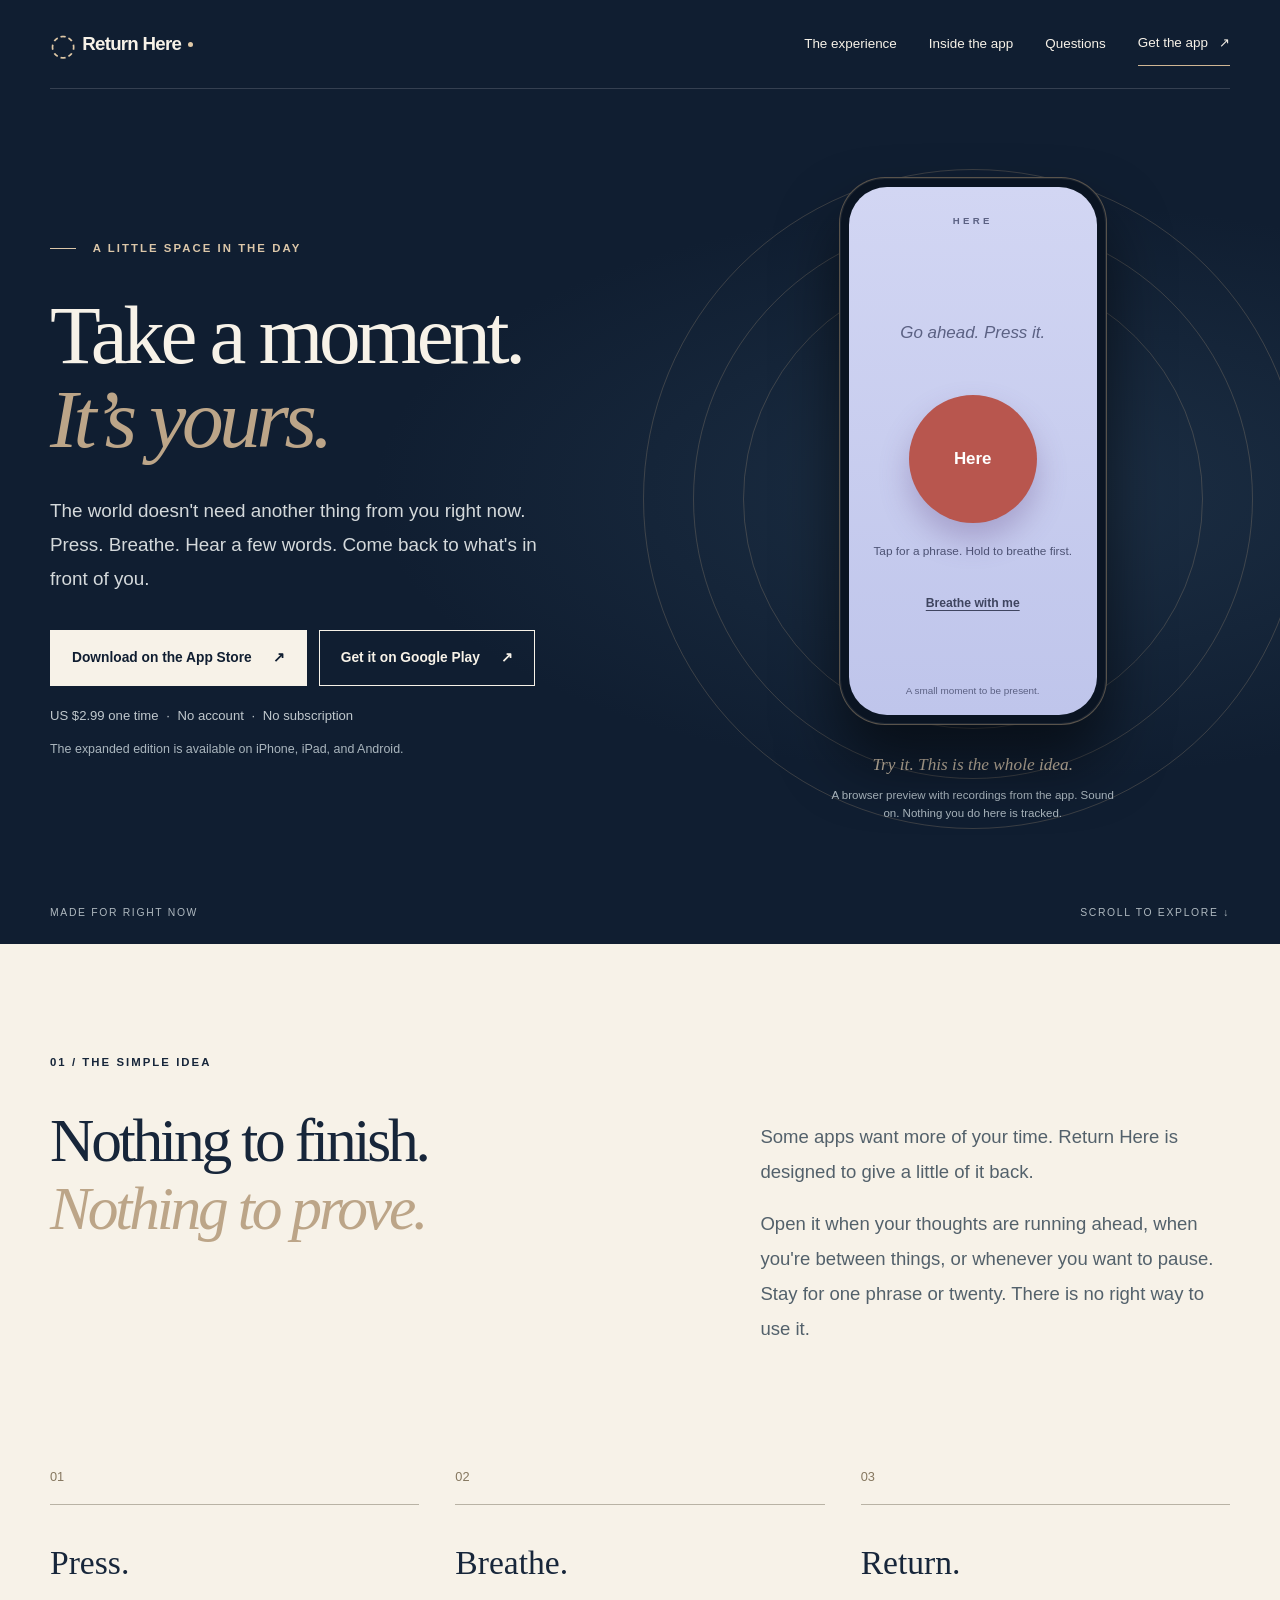
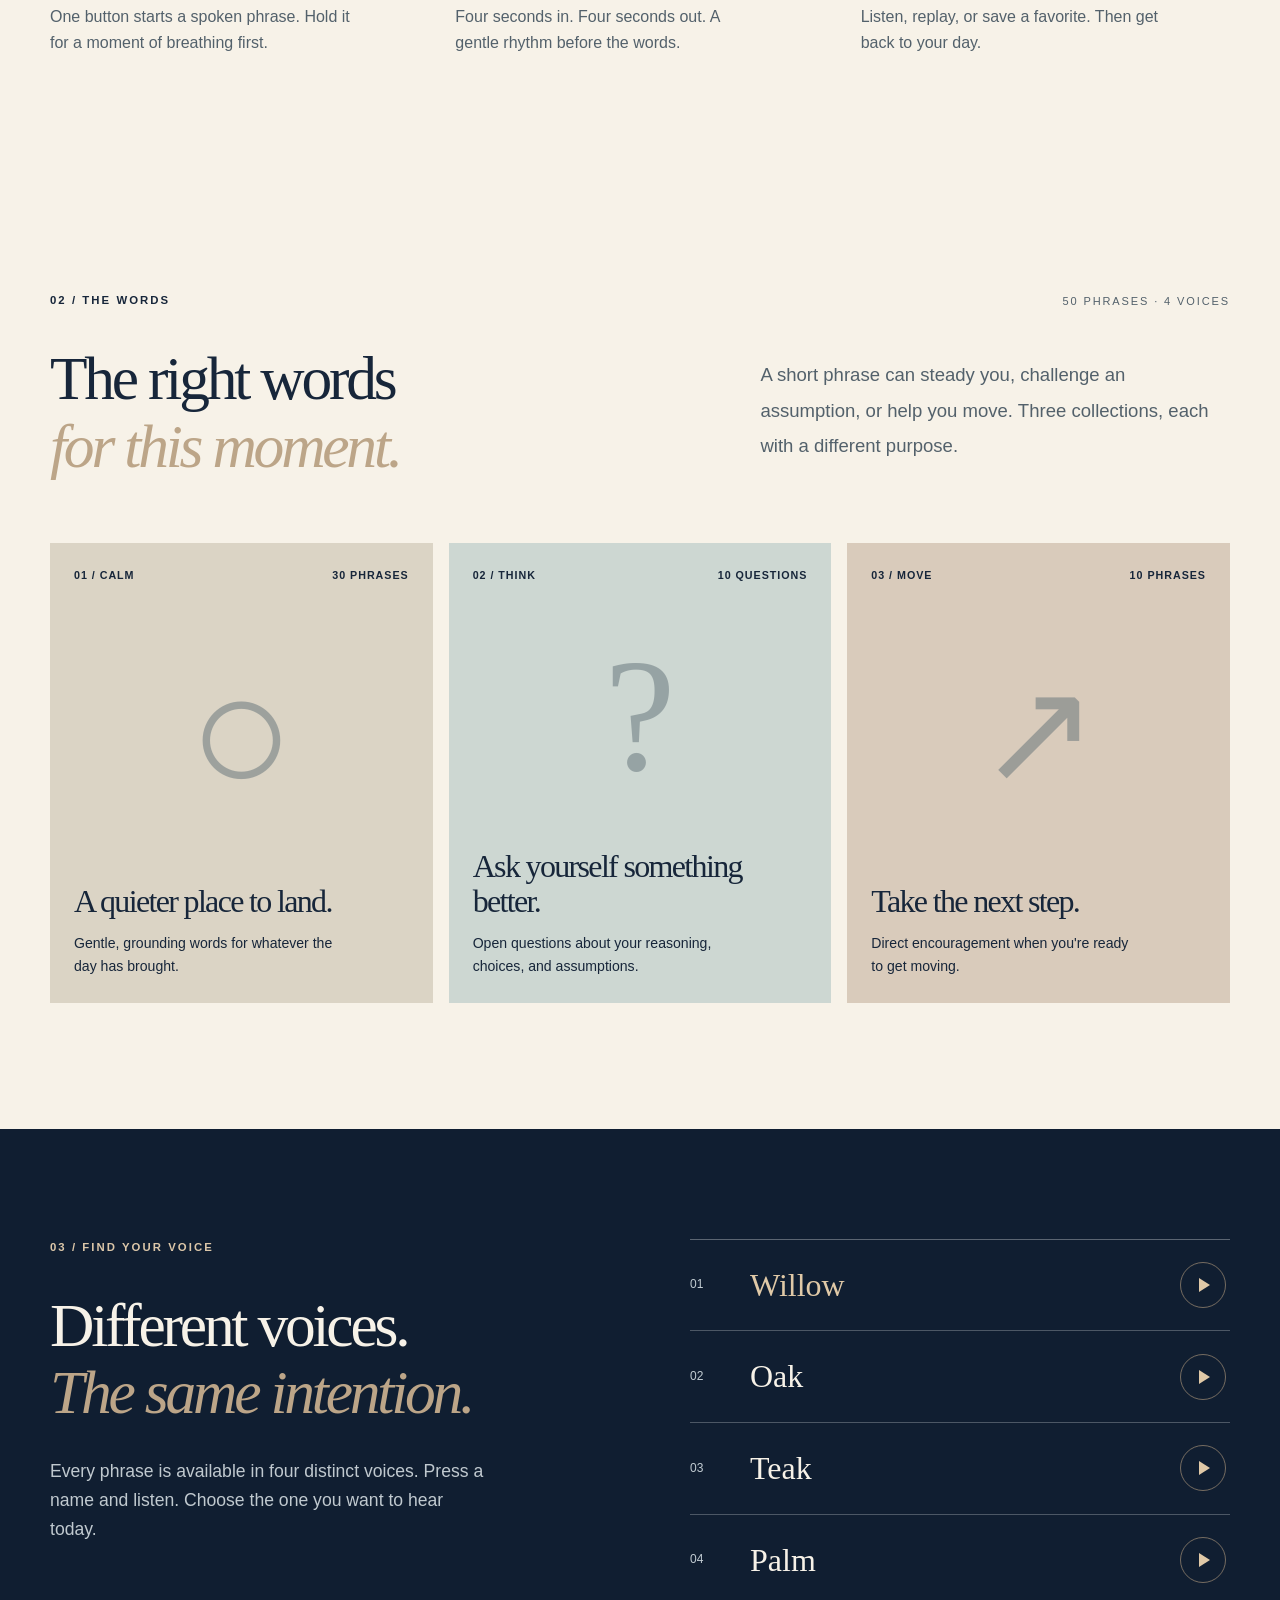
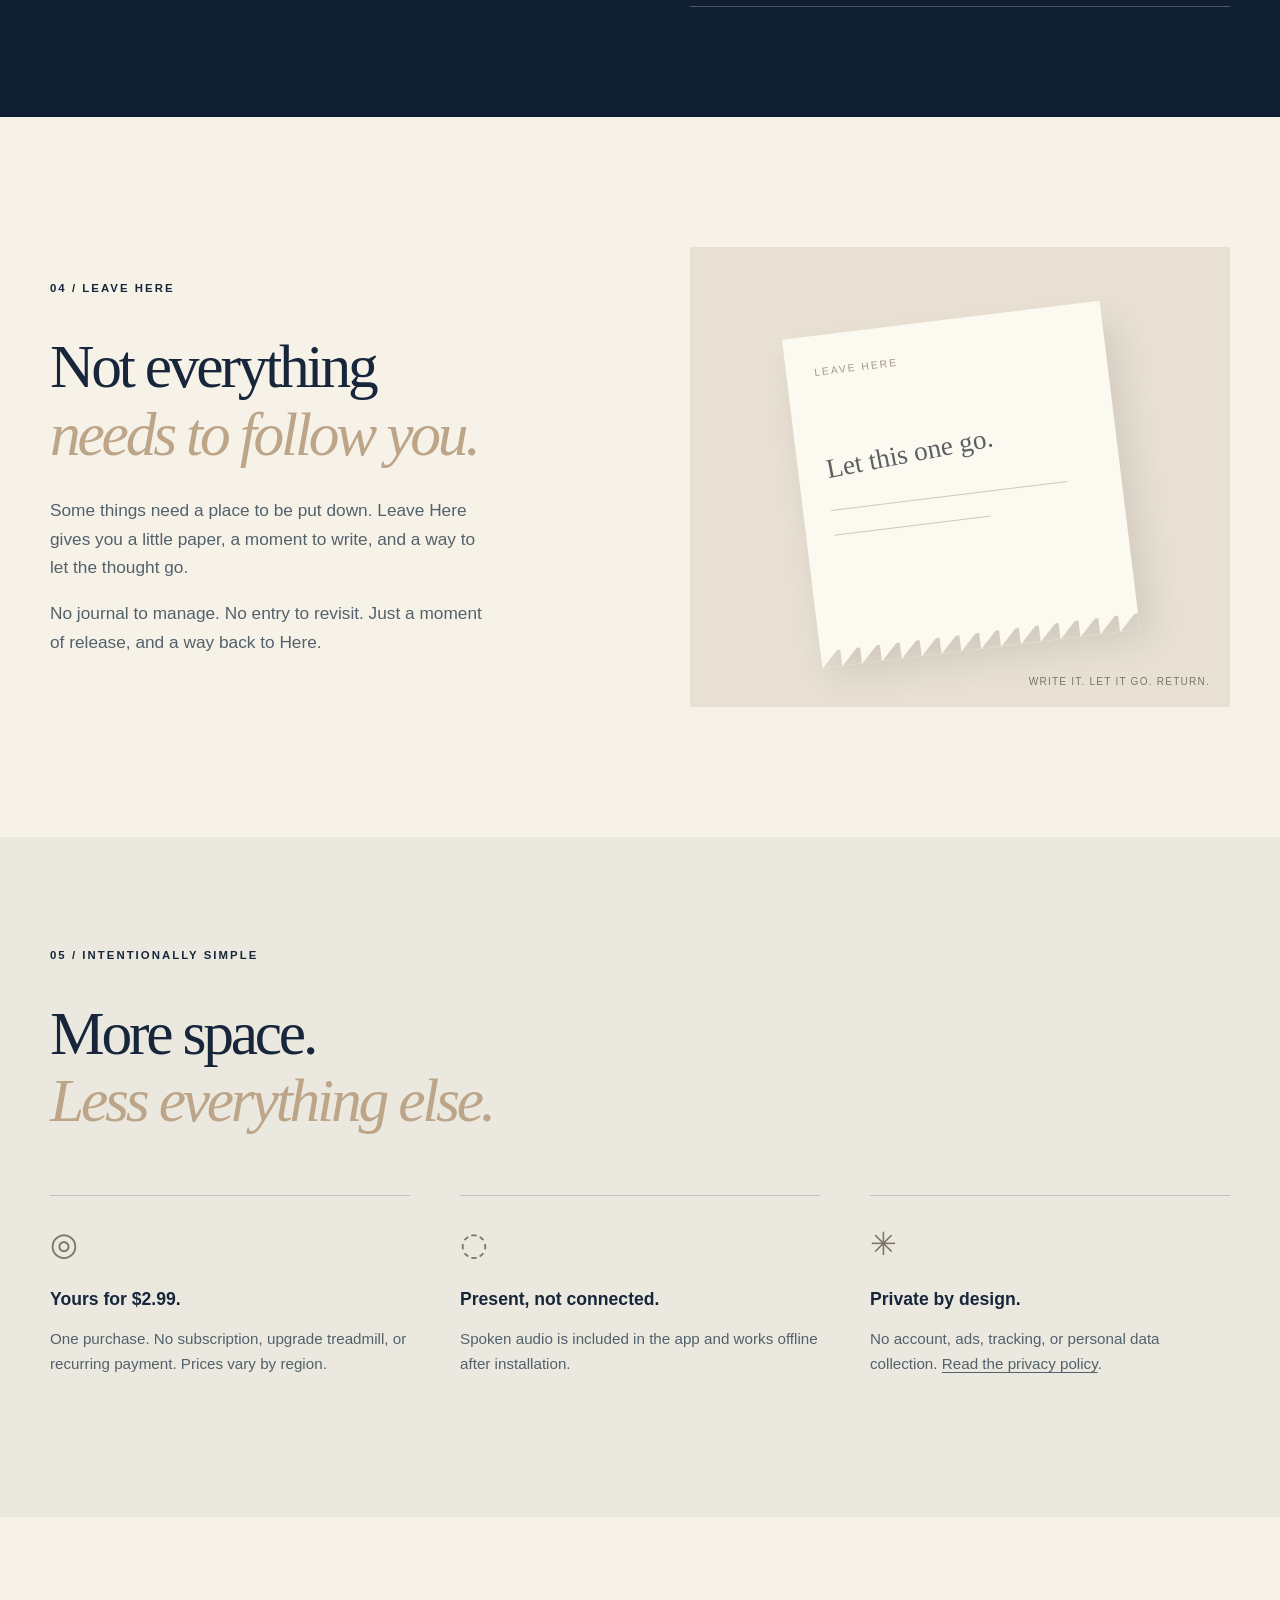
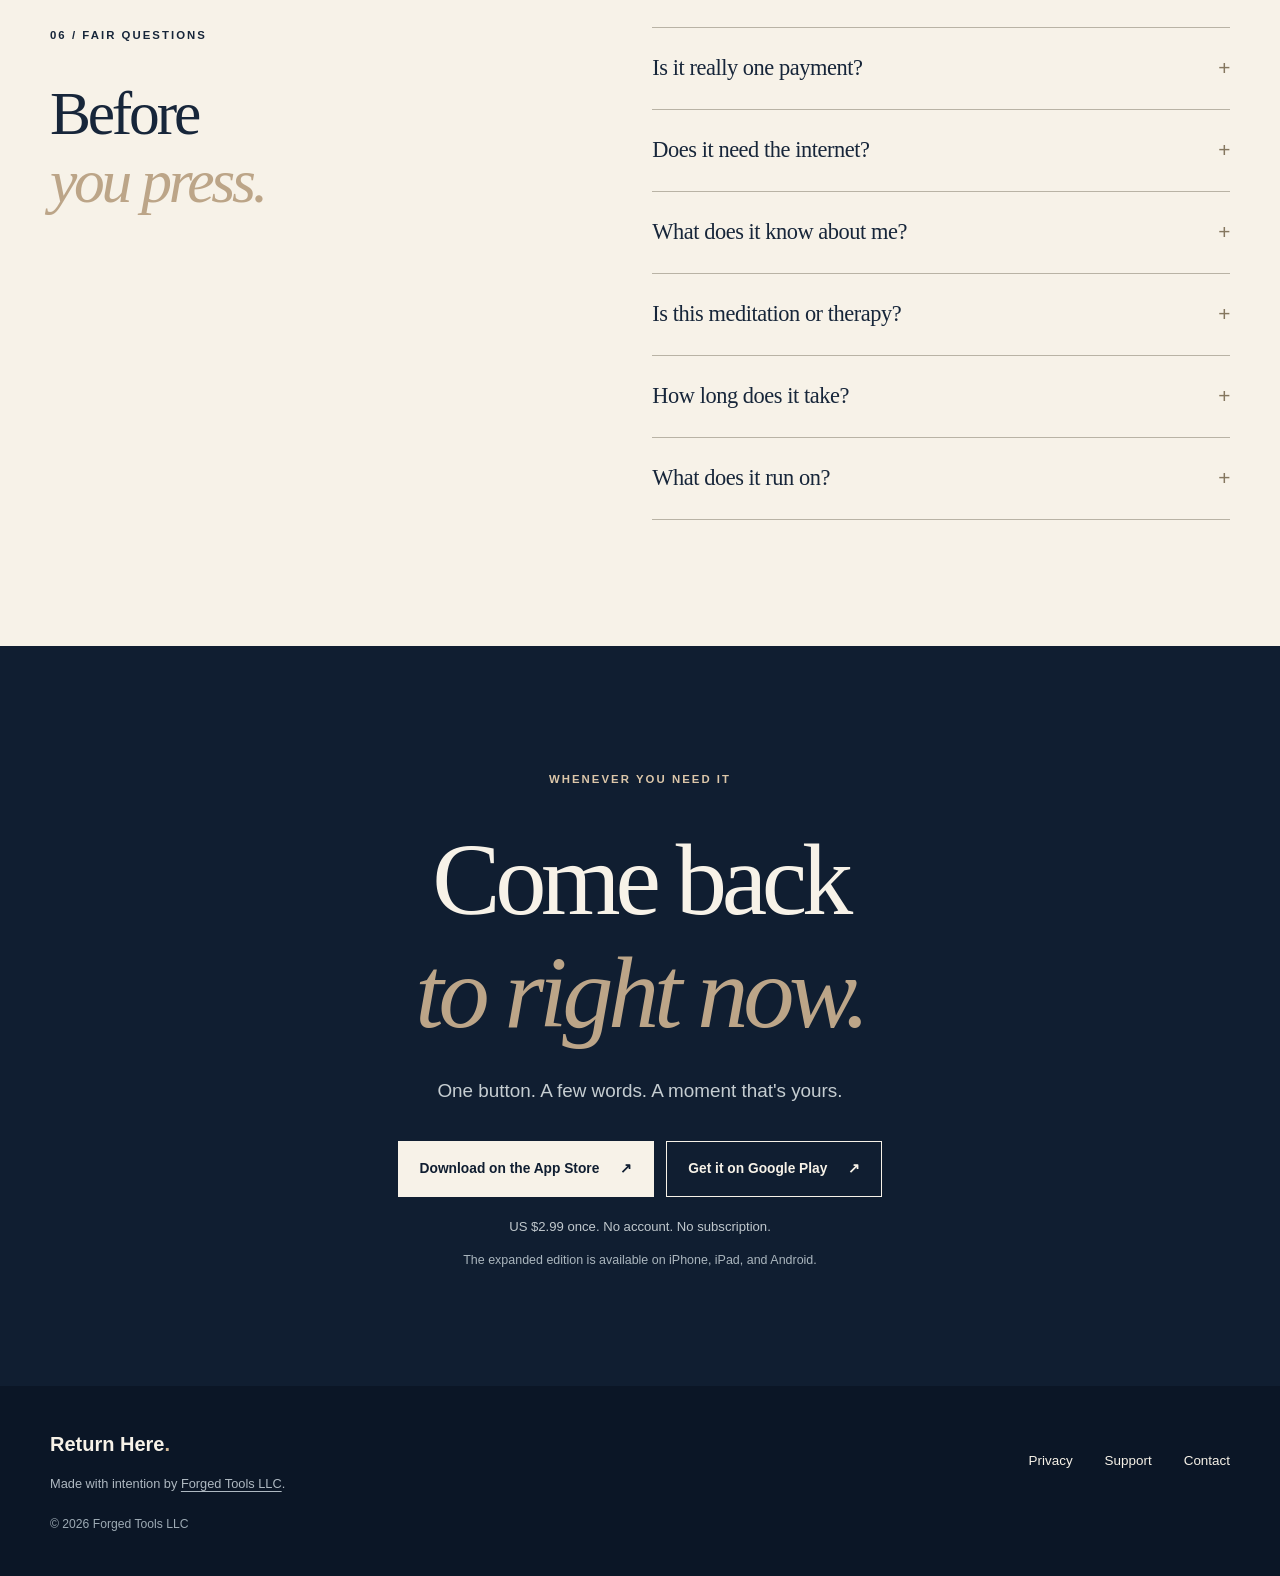
==== commit af92f24a: "Play the app's recordings on the Return Here page Voice names are now play buttons with no descripto" ====
--- a/return-here/index.html
+++ b/return-here/index.html
@@ -18,7 +18,7 @@
   <meta property="og:image:height" content="630">
   <meta property="og:image:alt" content="Return Here: Take a moment. It’s yours. A cream spiral on navy.">
   <meta name="twitter:card" content="summary_large_image">
-  <link rel="stylesheet" href="/return-here.css?v=2026-11-live-demo-1">
+  <link rel="stylesheet" href="/return-here.css?v=2026-11-live-demo-2">
   <script type="application/ld+json">
   {
     "@context": "https://schema.org",
@@ -80,7 +80,7 @@
             </div>
           </div>
           <p class="hero-art-note">Try it. This is the whole idea.</p>
-          <p class="hero-art-fine">A silent browser preview. In the app, a voice speaks each phrase. Nothing here is recorded.</p>
+          <p class="hero-art-fine">A browser preview with recordings from the app. Sound on. Nothing you do here is tracked.</p>
         </div>
       </div>
       <div class="wrap hero-bottom"><span>MADE FOR RIGHT NOW</span><span>SCROLL TO EXPLORE <span aria-hidden="true">↓</span></span></div>
@@ -116,18 +116,18 @@
       </div>
     </section>
 
-    <section class="voices-section dark-panel" aria-labelledby="voices-title">
+    <section class="voices-section dark-panel" id="voices" aria-labelledby="voices-title">
       <div class="wrap voices-grid">
         <div>
           <p class="eyebrow light-eyebrow">03 / Find your voice</p>
           <h2 id="voices-title">Different voices.<br><em>The same intention.</em></h2>
-          <p>Every phrase is available in four distinct voices. Choose the one you want to hear today.</p>
-        </div>
-        <div class="voices-list" aria-label="The four voices">
-          <div><span class="voice-index">01</span><span class="voice-name">Willow</span><span class="voice-character">Gentle</span></div>
-          <div><span class="voice-index">02</span><span class="voice-name">Oak</span><span class="voice-character">Steady</span></div>
-          <div><span class="voice-index">03</span><span class="voice-name">Teak</span><span class="voice-character">Deeper</span></div>
-          <div><span class="voice-index">04</span><span class="voice-name">Palm</span><span class="voice-character">Brighter</span></div>
+          <p>Every phrase is available in four distinct voices. Press a name and listen. Choose the one you want to hear today.</p>
+        </div>
+        <div class="voices-list" role="group" aria-label="Hear the four voices">
+          <button type="button" class="voice" data-voice="willow" aria-pressed="true"><span class="voice-index">01</span><span class="voice-name">Willow</span><span class="voice-play" aria-hidden="true"></span><span class="visually-hidden">Play a phrase in this voice</span></button>
+          <button type="button" class="voice" data-voice="oak" aria-pressed="false"><span class="voice-index">02</span><span class="voice-name">Oak</span><span class="voice-play" aria-hidden="true"></span><span class="visually-hidden">Play a phrase in this voice</span></button>
+          <button type="button" class="voice" data-voice="teak" aria-pressed="false"><span class="voice-index">03</span><span class="voice-name">Teak</span><span class="voice-play" aria-hidden="true"></span><span class="visually-hidden">Play a phrase in this voice</span></button>
+          <button type="button" class="voice" data-voice="palm" aria-pressed="false"><span class="voice-index">04</span><span class="voice-name">Palm</span><span class="voice-play" aria-hidden="true"></span><span class="visually-hidden">Play a phrase in this voice</span></button>
         </div>
       </div>
     </section>
@@ -223,7 +223,53 @@
       }
 
       /* --- The pressable preview --- */
-      const phrases = ['I am here.', 'The weight does not have to be carried all at once.'];
+      const phrases = [
+        { id: '05', text: 'The weight does not have to be carried all at once.' },
+        { id: '08', text: 'Move forward without rushing.' },
+        { id: '13', text: 'You can handle what comes next.' }
+      ];
+      const voiceNames = { willow: 'Willow', oak: 'Oak', teak: 'Teak', palm: 'Palm' };
+      const voiceButtons = document.querySelectorAll('.voice');
+      const clipUrl = (voiceId, phraseId) => '/assets/audio/' + voiceId + '-' + phraseId + '.mp3';
+      const player = new Audio();
+      player.preload = 'none';
+      let voice = 'willow', unlocked = false, playingButton = null;
+      function markPlaying(button) {
+        if (playingButton) playingButton.classList.remove('is-playing');
+        playingButton = button;
+        if (button) button.classList.add('is-playing');
+      }
+      function stopAudio() { player.pause(); markPlaying(null); }
+      function speak(phraseId, button) {
+        stopAudio();
+        player.muted = false;
+        player.src = clipUrl(voice, phraseId);
+        markPlaying(button || null);
+        const attempt = player.play();
+        if (attempt) attempt.catch(() => markPlaying(null)); /* words still show if sound is blocked */
+      }
+      /* Phones only allow sound that starts from a touch. A held breath ends 8 seconds later, so wake the player on the touch itself. */
+      function unlock() {
+        if (unlocked) return;
+        unlocked = true;
+        player.muted = true;
+        player.src = clipUrl(voice, phrases[0].id);
+        const attempt = player.play();
+        if (attempt) attempt.then(() => { player.pause(); player.muted = false; }).catch(() => { player.muted = false; });
+      }
+      player.addEventListener('ended', () => markPlaying(null));
+      function chooseVoice(voiceId) {
+        voice = voiceId;
+        voiceButtons.forEach((button) => button.setAttribute('aria-pressed', String(button.dataset.voice === voiceId)));
+      }
+      voiceButtons.forEach((button) => {
+        button.addEventListener('click', () => {
+          if (playingButton === button) { stopAudio(); return; }
+          unlocked = true;
+          chooseVoice(button.dataset.voice);
+          speak(phrases[0].id, button);
+        });
+      });
       const press = document.getElementById('press');
       const phrase = document.getElementById('phrase');
       const hint = document.getElementById('press-hint');
@@ -253,13 +299,15 @@
         index = (index + 1) % phrases.length;
         shown += 1;
         press.classList.add('is-touched');
-        setText(phrases[index], false);
-        hint.textContent = shown < 2
-          ? 'In the app, a voice says it. Hold to breathe first.'
-          : '48 more in the app, in four voices.';
+        setText(phrases[index].text, false);
+        speak(phrases[index].id);
+        hint.textContent = shown < 3
+          ? 'Spoken by ' + voiceNames[voice] + '. Hold to breathe first.'
+          : '47 more in the app. Four voices to choose from below.';
       }
       function startBreath() {
         stopBreath();
+        stopAudio();
         breathing = true;
         press.classList.add('is-touched', 'is-inhale');
         setText('Breathe in.', true);
@@ -271,6 +319,7 @@
       }
       press.addEventListener('pointerdown', (event) => {
         if (event.button) return;
+        unlock();
         held = false;
         window.clearTimeout(holdTimer);
         holdTimer = window.setTimeout(() => { held = true; startBreath(); }, HOLD_MS);
@@ -291,9 +340,11 @@
         if (skipClick) { skipClick = false; return; }
         showPhrase();
       });
-      auto.addEventListener('click', startBreath);
+      auto.addEventListener('click', () => { unlock(); startBreath(); });
       document.addEventListener('visibilitychange', () => {
-        if (document.hidden && breathing) { stopBreath(); setText('Go ahead. Press it.', true); }
+        if (!document.hidden) return;
+        stopAudio();
+        if (breathing) { stopBreath(); setText('Go ahead. Press it.', true); }
       });
 
       /* --- Small-screen download bar: appears once the hero buttons scroll away --- */
@@ -319,7 +370,7 @@
       /* --- Sections ease in as they arrive (skipped when reduced motion is on) --- */
       const calm = window.matchMedia('(prefers-reduced-motion: reduce)').matches;
       if (!calm && 'IntersectionObserver' in window) {
-        const items = document.querySelectorAll('main section:not(.hero) .wrap > *, .steps article, .collection, .voices-list > div, .principles article, .faq-list details');
+        const items = document.querySelectorAll('main section:not(.hero) .wrap > *, .steps article, .collection, .voices-list > .voice, .principles article, .faq-list details');
         const reveal = new IntersectionObserver((entries) => {
           entries.forEach((entry) => {
             if (!entry.isIntersecting) return;
--- a/return-here.css
+++ b/return-here.css
@@ -1,5 +1,5 @@
 :root{color-scheme:light;--navy:#101e31;--navy-light:#182a40;--paper:#f7f2e8;--mist:#ebe9df;--ink:#17263a;--ink-soft:#53616b;--line:#d8d4c9;--gold:#c4a981}
-*{box-sizing:border-box}html{scroll-behavior:smooth}body{margin:0;font-family:-apple-system,BlinkMacSystemFont,"Segoe UI",Arial,sans-serif;background:var(--paper);color:var(--ink);line-height:1.65;-webkit-font-smoothing:antialiased}a{color:inherit;text-underline-offset:.22em}a:focus-visible,button:focus-visible{outline:3px solid #cfae7b;outline-offset:5px}button{font:inherit}h1,h2,h3,p{margin-top:0}h1,h2,.collection h3{font-family:Georgia,"Times New Roman",serif;font-weight:400;letter-spacing:-.052em}h1 em,h2 em{font-weight:400}.wrap{width:min(1180px,calc(100% - 96px));margin-inline:auto}.dark-panel{background:var(--navy);color:var(--paper)}.paper-panel{background:var(--paper)}.mist-panel{background:var(--mist)}.site-header{position:relative;background:var(--navy);color:var(--paper);z-index:2}.nav-wrap{display:flex;align-items:center;justify-content:space-between;padding-block:22px;border-bottom:1px solid #ffffff27}.wordmark{display:inline-flex;gap:7px;align-items:center;text-decoration:none;font-size:1.17rem;letter-spacing:-.04em;font-weight:650}.wordmark-symbol{font-size:1.9rem;font-weight:300;line-height:1;color:#e0c9a7}.brand-dot{height:5px;width:5px;border-radius:50%;background:#e0c9a7;align-self:center}.site-header nav,.site-footer nav{display:flex;flex-wrap:wrap;align-items:center;gap:32px}.site-header nav a{font-size:.84rem;text-decoration:none;min-height:44px;display:inline-flex;align-items:center}.nav-download{border-bottom:1px solid #cfb694;gap:11px}.site-header nav a:hover,.site-footer a:hover{text-decoration:underline}.skip-link{position:absolute;z-index:9;top:12px;left:12px;padding:12px 20px;background:var(--paper);color:var(--navy);transform:translateY(-200%)}.skip-link:focus{transform:translateY(0)}.hero{position:relative;isolation:isolate;overflow:hidden}.hero-sheen{position:absolute;inset:0;pointer-events:none;background:radial-gradient(ellipse at 80% 47%,#34506a55,transparent 45%)}.hero-grid{min-height:660px;display:grid;grid-template-columns:1.2fr 1fr;align-items:center;gap:48px;padding-block:88px 82px}.hero-copy,.hero-art{position:relative;z-index:1}.eyebrow{font-size:.71rem;font-weight:700;letter-spacing:.18em;text-transform:uppercase;line-height:1.5;margin-bottom:36px}.light-eyebrow{color:#dcc7a9}.eyebrow-line{display:inline-block;width:26px;height:1px;background:currentColor;vertical-align:middle;margin-right:12px}h1{font-size:clamp(3.9rem,6.5vw,6.6rem);line-height:1.02;margin-bottom:32px}h1 em,h2 em{color:#bca588}.hero-dek{max-width:520px;font-size:1.18rem;color:#d4d9db;line-height:1.8;margin-bottom:34px}.store-buttons{display:flex;flex-wrap:wrap;gap:12px}.button{display:inline-flex;align-items:center;justify-content:space-between;gap:21px;min-height:56px;padding:13px 21px;font-size:.86rem;font-weight:700;text-decoration:none;border:1px solid var(--paper);transition:background .2s ease,transform .2s ease}.button:hover{text-decoration:none;transform:translateY(-2px)}.button-primary{background:var(--paper);color:var(--navy)}.button-primary:hover{background:#e7dfd0}.button-outline{border-color:#7e8992;color:var(--paper);background:transparent}.button-outline:hover{background:#ffffff16}.purchase{font-size:.82rem;color:#c0c8cd;margin:19px 0 0}.purchase span{margin-inline:4px}.release-note{font-size:.78rem;max-width:490px;color:#aab6be;margin:12px 0 0}.hero-art{display:flex;align-items:center;justify-content:center;min-height:455px;flex-direction:column}.halo{position:absolute;border:1px solid #cfb18b38;border-radius:50%;aspect-ratio:1;z-index:-1}.halo-one{width:90%;max-width:460px}.halo-two{width:110%;max-width:560px}.halo-three{width:130%;max-width:660px}.icon-plinth{width:min(72%,350px);aspect-ratio:1;display:grid;place-items:center;transform:rotate(-8deg);filter:drop-shadow(0 30px 35px #0005)}.icon-plinth img{width:100%;height:auto;display:block;border-radius:23%}.hero-art-note{position:absolute;bottom:-24px;font-family:Georgia,serif;font-style:italic;font-size:1.08rem;color:#cbbda9}.hero-bottom{position:relative;display:flex;justify-content:space-between;padding-bottom:23px;font-size:.65rem;letter-spacing:.16em;color:#aeb8bf}.intro-section,.inside-section,.principles-section{padding-block:110px 126px}.editorial-grid{display:grid;grid-template-columns:1.3fr 1fr;gap:100px;align-items:start}.editorial-grid h2,.faq-grid h2,.voices-grid h2,.leave-grid h2,.principles-section h2,.final-section h2{font-size:clamp(3rem,4.8vw,5.3rem);line-height:1.1;margin:0}.editorial-copy{font-size:1.16rem;line-height:1.9;color:var(--ink-soft);padding-top:12px}.editorial-copy p{margin-bottom:16px}.steps{display:grid;grid-template-columns:repeat(3,1fr);gap:36px;margin-top:100px}.step-number{font-size:.8rem;color:#85775f}.step-rule{height:1px;background:#b9b3a5;margin:15px 0 30px}.steps h3{font-family:Georgia,serif;font-size:2.1rem;font-weight:400;margin-bottom:13px}.steps p{max-width:310px;color:var(--ink-soft);margin:0}.section-top{display:flex;justify-content:space-between;align-items:flex-start}.side-label{font-size:.69rem;letter-spacing:.17em;color:var(--ink-soft)}.inside-header{margin-bottom:62px}.inside-header .editorial-copy{margin:0}.collections{display:grid;grid-template-columns:repeat(3,minmax(0,1fr));gap:16px}.collection{min-height:460px;padding:24px;display:flex;flex-direction:column;justify-content:space-between;overflow:hidden}.collection-core{background:#dbd4c5}.collection-think{background:#cdd7d2}.collection-move{background:#d9cbbb}.collection-top{display:flex;justify-content:space-between;font-size:.67rem;font-weight:700;letter-spacing:.09em}.collection-art{display:grid;place-items:center;flex:1;min-height:215px}.collection-mark{display:block;font-family:Georgia,serif;font-size:11rem;font-weight:400;line-height:1;color:#607077;opacity:.5}.think-mark{font-size:10rem}.move-mark{font-size:9rem}.collection h3{font-size:2rem;line-height:1.1;margin:0 0 13px}.collection p{font-size:.88rem;max-width:270px;line-height:1.65;margin:0}.voices-section{padding-block:110px}.voices-grid{display:grid;grid-template-columns:1fr 1fr;gap:100px}.voices-grid h2{margin-bottom:30px}.voices-grid>div>p:not(.eyebrow){max-width:440px;color:#c0c9cf;font-size:1.1rem}.voices-list{border-top:1px solid #ffffff50}.voices-list>div{display:grid;grid-template-columns:45px 1fr auto;align-items:center;gap:15px;border-bottom:1px solid #ffffff40;padding:19px 0}.voice-index,.voice-character{font-size:.75rem;color:#c3cdd3}.voice-name{font-family:Georgia,serif;font-size:2rem}.leave-section{padding-block:130px}.leave-grid{display:grid;grid-template-columns:1fr 1fr;gap:100px;align-items:center}.leave-grid h2{margin-bottom:28px}.leave-copy>p:not(.eyebrow){max-width:440px;color:var(--ink-soft);font-size:1.08rem}.paper-stage{position:relative;min-height:460px;background:#e7e0d3;display:flex;align-items:center;justify-content:center;overflow:hidden}.paper-sheet{position:relative;width:70%;max-width:320px;min-height:315px;padding:28px;background:#fcf9f1;box-shadow:10px 24px 35px #524e4325;transform:rotate(-7deg)}.paper-caption{font-size:.65rem;letter-spacing:.19em;color:#a29888}.paper-handwriting{font-family:"Segoe Print","Bradley Hand",cursive;font-size:1.7rem;color:#5c6062;margin-top:58px;transform:rotate(-4deg)}.paper-line{display:block;width:90%;border-bottom:1px solid #cdc9bf;margin-top:24px}.paper-line.short{width:60%}.paper-tear{position:absolute;bottom:-18px;left:0;right:0;height:22px;background:linear-gradient(135deg,#fcf9f1 50%,transparent 51%) 0 0/20px 20px repeat-x}.paper-stage-label{position:absolute;bottom:16px;right:20px;font-size:.63rem;letter-spacing:.12em;color:#77766c}.principles-section h2{margin-bottom:60px}.principles{display:grid;grid-template-columns:repeat(3,1fr);gap:50px}.principles article{border-top:1px solid #bfc0b8;padding-top:22px}.principle-icon{font-size:2rem;color:#7d7467}.principles h3{font-size:1.1rem;margin:14px 0 12px}.principles p{color:var(--ink-soft);font-size:.95rem}.final-section{text-align:center;padding-block:125px 115px}.final-inner{display:flex;align-items:center;flex-direction:column}.final-section h2{font-size:clamp(4.2rem,8vw,8rem);margin-bottom:26px}.final-section .final-inner>p:not(.eyebrow):not(.purchase):not(.release-note){color:#c5cdd1;font-size:1.18rem;margin-bottom:35px}.final-section .store-buttons{justify-content:center}.final-section .release-note{margin-inline:auto}.site-footer{background:#0b1626;color:var(--paper);padding-block:42px}.footer-grid{display:grid;grid-template-columns:1fr auto;gap:20px}.footer-brand{font-size:1.25rem;font-weight:650;text-decoration:none}.footer-brand span{color:#d7bc99}.site-footer p{font-size:.8rem;color:#aeb8c1;margin:12px 0 0}.site-footer nav a{font-size:.84rem;text-decoration:none}.copyright{grid-column:1/-1;font-size:.76rem;color:#9daab4}
+*{box-sizing:border-box}html{scroll-behavior:smooth}body{margin:0;font-family:-apple-system,BlinkMacSystemFont,"Segoe UI",Arial,sans-serif;background:var(--paper);color:var(--ink);line-height:1.65;-webkit-font-smoothing:antialiased}a{color:inherit;text-underline-offset:.22em}a:focus-visible,button:focus-visible{outline:3px solid #cfae7b;outline-offset:5px}button{font:inherit}h1,h2,h3,p{margin-top:0}h1,h2,.collection h3{font-family:Georgia,"Times New Roman",serif;font-weight:400;letter-spacing:-.052em}h1 em,h2 em{font-weight:400}.wrap{width:min(1180px,calc(100% - 96px));margin-inline:auto}.dark-panel{background:var(--navy);color:var(--paper)}.paper-panel{background:var(--paper)}.mist-panel{background:var(--mist)}.site-header{position:relative;background:var(--navy);color:var(--paper);z-index:2}.nav-wrap{display:flex;align-items:center;justify-content:space-between;padding-block:22px;border-bottom:1px solid #ffffff27}.wordmark{display:inline-flex;gap:7px;align-items:center;text-decoration:none;font-size:1.17rem;letter-spacing:-.04em;font-weight:650}.wordmark-symbol{font-size:1.9rem;font-weight:300;line-height:1;color:#e0c9a7}.brand-dot{height:5px;width:5px;border-radius:50%;background:#e0c9a7;align-self:center}.site-header nav,.site-footer nav{display:flex;flex-wrap:wrap;align-items:center;gap:32px}.site-header nav a{font-size:.84rem;text-decoration:none;min-height:44px;display:inline-flex;align-items:center}.nav-download{border-bottom:1px solid #cfb694;gap:11px}.site-header nav a:hover,.site-footer a:hover{text-decoration:underline}.skip-link{position:absolute;z-index:9;top:12px;left:12px;padding:12px 20px;background:var(--paper);color:var(--navy);transform:translateY(-200%)}.skip-link:focus{transform:translateY(0)}.hero{position:relative;isolation:isolate;overflow:hidden}.hero-sheen{position:absolute;inset:0;pointer-events:none;background:radial-gradient(ellipse at 80% 47%,#34506a55,transparent 45%)}.hero-grid{min-height:660px;display:grid;grid-template-columns:1.2fr 1fr;align-items:center;gap:48px;padding-block:88px 82px}.hero-copy,.hero-art{position:relative;z-index:1}.eyebrow{font-size:.71rem;font-weight:700;letter-spacing:.18em;text-transform:uppercase;line-height:1.5;margin-bottom:36px}.light-eyebrow{color:#dcc7a9}.eyebrow-line{display:inline-block;width:26px;height:1px;background:currentColor;vertical-align:middle;margin-right:12px}h1{font-size:clamp(3.9rem,6.5vw,6.6rem);line-height:1.02;margin-bottom:32px}h1 em,h2 em{color:#bca588}.hero-dek{max-width:520px;font-size:1.18rem;color:#d4d9db;line-height:1.8;margin-bottom:34px}.store-buttons{display:flex;flex-wrap:wrap;gap:12px}.button{display:inline-flex;align-items:center;justify-content:space-between;gap:21px;min-height:56px;padding:13px 21px;font-size:.86rem;font-weight:700;text-decoration:none;border:1px solid var(--paper);transition:background .2s ease,transform .2s ease}.button:hover{text-decoration:none;transform:translateY(-2px)}.button-primary{background:var(--paper);color:var(--navy)}.button-primary:hover{background:#e7dfd0}.button-outline{border-color:#7e8992;color:var(--paper);background:transparent}.button-outline:hover{background:#ffffff16}.purchase{font-size:.82rem;color:#c0c8cd;margin:19px 0 0}.purchase span{margin-inline:4px}.release-note{font-size:.78rem;max-width:490px;color:#aab6be;margin:12px 0 0}.hero-art{display:flex;align-items:center;justify-content:center;min-height:455px;flex-direction:column}.halo{position:absolute;border:1px solid #cfb18b38;border-radius:50%;aspect-ratio:1;z-index:-1}.halo-one{width:90%;max-width:460px}.halo-two{width:110%;max-width:560px}.halo-three{width:130%;max-width:660px}.icon-plinth{width:min(72%,350px);aspect-ratio:1;display:grid;place-items:center;transform:rotate(-8deg);filter:drop-shadow(0 30px 35px #0005)}.icon-plinth img{width:100%;height:auto;display:block;border-radius:23%}.hero-art-note{position:absolute;bottom:-24px;font-family:Georgia,serif;font-style:italic;font-size:1.08rem;color:#cbbda9}.hero-bottom{position:relative;display:flex;justify-content:space-between;padding-bottom:23px;font-size:.65rem;letter-spacing:.16em;color:#aeb8bf}.intro-section,.inside-section,.principles-section{padding-block:110px 126px}.editorial-grid{display:grid;grid-template-columns:1.3fr 1fr;gap:100px;align-items:start}.editorial-grid h2,.faq-grid h2,.voices-grid h2,.leave-grid h2,.principles-section h2,.final-section h2{font-size:clamp(3rem,4.8vw,5.3rem);line-height:1.1;margin:0}.editorial-copy{font-size:1.16rem;line-height:1.9;color:var(--ink-soft);padding-top:12px}.editorial-copy p{margin-bottom:16px}.steps{display:grid;grid-template-columns:repeat(3,1fr);gap:36px;margin-top:100px}.step-number{font-size:.8rem;color:#85775f}.step-rule{height:1px;background:#b9b3a5;margin:15px 0 30px}.steps h3{font-family:Georgia,serif;font-size:2.1rem;font-weight:400;margin-bottom:13px}.steps p{max-width:310px;color:var(--ink-soft);margin:0}.section-top{display:flex;justify-content:space-between;align-items:flex-start}.side-label{font-size:.69rem;letter-spacing:.17em;color:var(--ink-soft)}.inside-header{margin-bottom:62px}.inside-header .editorial-copy{margin:0}.collections{display:grid;grid-template-columns:repeat(3,minmax(0,1fr));gap:16px}.collection{min-height:460px;padding:24px;display:flex;flex-direction:column;justify-content:space-between;overflow:hidden}.collection-core{background:#dbd4c5}.collection-think{background:#cdd7d2}.collection-move{background:#d9cbbb}.collection-top{display:flex;justify-content:space-between;font-size:.67rem;font-weight:700;letter-spacing:.09em}.collection-art{display:grid;place-items:center;flex:1;min-height:215px}.collection-mark{display:block;font-family:Georgia,serif;font-size:11rem;font-weight:400;line-height:1;color:#607077;opacity:.5}.think-mark{font-size:10rem}.move-mark{font-size:9rem}.collection h3{font-size:2rem;line-height:1.1;margin:0 0 13px}.collection p{font-size:.88rem;max-width:270px;line-height:1.65;margin:0}.voices-section{padding-block:110px}.voices-grid{display:grid;grid-template-columns:1fr 1fr;gap:100px}.voices-grid h2{margin-bottom:30px}.voices-grid>div>p:not(.eyebrow){max-width:440px;color:#c0c9cf;font-size:1.1rem}.voices-list{border-top:1px solid #ffffff50}.voice-index{font-size:.75rem;color:#c3cdd3}.voice-name{font-family:Georgia,serif;font-size:2rem}.leave-section{padding-block:130px}.leave-grid{display:grid;grid-template-columns:1fr 1fr;gap:100px;align-items:center}.leave-grid h2{margin-bottom:28px}.leave-copy>p:not(.eyebrow){max-width:440px;color:var(--ink-soft);font-size:1.08rem}.paper-stage{position:relative;min-height:460px;background:#e7e0d3;display:flex;align-items:center;justify-content:center;overflow:hidden}.paper-sheet{position:relative;width:70%;max-width:320px;min-height:315px;padding:28px;background:#fcf9f1;box-shadow:10px 24px 35px #524e4325;transform:rotate(-7deg)}.paper-caption{font-size:.65rem;letter-spacing:.19em;color:#a29888}.paper-handwriting{font-family:"Segoe Print","Bradley Hand",cursive;font-size:1.7rem;color:#5c6062;margin-top:58px;transform:rotate(-4deg)}.paper-line{display:block;width:90%;border-bottom:1px solid #cdc9bf;margin-top:24px}.paper-line.short{width:60%}.paper-tear{position:absolute;bottom:-18px;left:0;right:0;height:22px;background:linear-gradient(135deg,#fcf9f1 50%,transparent 51%) 0 0/20px 20px repeat-x}.paper-stage-label{position:absolute;bottom:16px;right:20px;font-size:.63rem;letter-spacing:.12em;color:#77766c}.principles-section h2{margin-bottom:60px}.principles{display:grid;grid-template-columns:repeat(3,1fr);gap:50px}.principles article{border-top:1px solid #bfc0b8;padding-top:22px}.principle-icon{font-size:2rem;color:#7d7467}.principles h3{font-size:1.1rem;margin:14px 0 12px}.principles p{color:var(--ink-soft);font-size:.95rem}.final-section{text-align:center;padding-block:125px 115px}.final-inner{display:flex;align-items:center;flex-direction:column}.final-section h2{font-size:clamp(4.2rem,8vw,8rem);margin-bottom:26px}.final-section .final-inner>p:not(.eyebrow):not(.purchase):not(.release-note){color:#c5cdd1;font-size:1.18rem;margin-bottom:35px}.final-section .store-buttons{justify-content:center}.final-section .release-note{margin-inline:auto}.site-footer{background:#0b1626;color:var(--paper);padding-block:42px}.footer-grid{display:grid;grid-template-columns:1fr auto;gap:20px}.footer-brand{font-size:1.25rem;font-weight:650;text-decoration:none}.footer-brand span{color:#d7bc99}.site-footer p{font-size:.8rem;color:#aeb8c1;margin:12px 0 0}.site-footer nav a{font-size:.84rem;text-decoration:none}.copyright{grid-column:1/-1;font-size:.76rem;color:#9daab4}
 @media(max-width:980px){.wrap{width:calc(100% - 56px)}.hero-grid{gap:24px}.hero-art{min-height:375px}.editorial-grid,.faq-grid,.voices-grid,.leave-grid{gap:48px}.collection{min-height:415px;padding:17px}.collection h3{font-size:1.65rem}.collection-mark{font-size:8rem}}
 @media(max-width:700px){.wrap{width:calc(100% - 36px)}.nav-wrap{padding-block:14px}.site-header nav{gap:16px}.site-header nav a{font-size:.78rem}.site-header nav a:first-child,.site-header nav a:nth-child(2){display:none}.hero-grid,.editorial-grid,.faq-grid,.voices-grid,.leave-grid{grid-template-columns:1fr}.hero-grid{min-height:auto;gap:0;padding-block:50px 68px}.hero-copy{order:1}.hero-art{order:2;min-height:300px;margin-top:50px}.hero-art-note{bottom:4px}.icon-plinth{width:210px}.halo-one{width:265px}.halo-two{width:330px}.halo-three{width:390px}h1{font-size:clamp(3.8rem,12vw,5.4rem)}.hero-dek{font-size:1.06rem}.store-buttons{flex-direction:column;align-items:stretch}.button{width:100%}.hero-bottom{display:none}.intro-section,.inside-section,.principles-section,.voices-section,.leave-section{padding-block:72px}.editorial-grid{gap:20px}.editorial-grid h2,.faq-grid h2,.voices-grid h2,.leave-grid h2,.principles-section h2{font-size:clamp(2.9rem,10vw,4.4rem)}.editorial-copy{font-size:1.05rem}.steps{grid-template-columns:1fr;margin-top:55px;gap:26px}.step-rule{margin:9px 0 15px}.collections{grid-template-columns:1fr}.collection{min-height:320px}.collection-art{min-height:145px}.collection-mark{font-size:7.5rem}.section-top{gap:20px}.side-label{max-width:130px;text-align:right}.inside-header{margin-bottom:34px}.voices-grid{gap:30px}.leave-grid{gap:20px}.paper-stage{min-height:370px}.paper-sheet{min-height:270px}.principles{grid-template-columns:1fr;gap:26px}.principles-section h2{margin-bottom:40px}.final-section{padding-block:88px}.final-section h2{font-size:clamp(4rem,14vw,6rem)}.footer-grid{grid-template-columns:1fr}.site-footer nav{gap:24px}.copyright{grid-column:auto}}
 @media(max-width:380px){h1{font-size:3.5rem}.wordmark{font-size:1.03rem}.hero-art{min-height:280px}.site-header nav{gap:8px}.nav-download{font-size:.72rem!important}}
@@ -59,3 +59,15 @@
 .site-footer{padding-bottom:96px}
 }
 @media(prefers-reduced-motion:reduce){.press,.press.is-inhale,.press.is-exhale,.phone-phrase,.sticky-cta,.faq-list summary::after{transition:none}.press.is-inhale{transform:none;outline:6px solid #b8564e66;outline-offset:10px}.press.is-exhale{transform:none}.press-ring{animation:none}}
+
+/* ---- voices you can hear ---- */
+.visually-hidden{position:absolute;width:1px;height:1px;overflow:hidden;clip-path:inset(50%);white-space:nowrap}
+.voice{display:grid;grid-template-columns:45px 1fr auto;align-items:center;gap:15px;width:100%;padding:19px 4px 19px 0;border:0;border-bottom:1px solid #ffffff40;background:none;color:inherit;text-align:left;cursor:pointer;transition:padding .25s ease}
+.voice:hover,.voice.is-playing{padding-left:10px}
+.voice[aria-pressed="true"] .voice-name{color:#e0c9a7}
+.voice-play{position:relative;display:grid;place-items:center;width:46px;height:46px;border:1px solid #cfb18b88;border-radius:50%;transition:background .2s ease}
+.voice:hover .voice-play{background:#ffffff14}
+.voice-play::before{content:"";margin-left:3px;border-style:solid;border-width:7px 0 7px 11px;border-color:transparent transparent transparent #e0c9a7}
+.voice.is-playing .voice-play{background:#e0c9a7}
+.voice.is-playing .voice-play::before{margin:0;width:10px;height:12px;border:0;border-left:3px solid var(--navy);border-right:3px solid var(--navy);box-sizing:border-box}
+@media(prefers-reduced-motion:reduce){.voice,.voice-play{transition:none}}
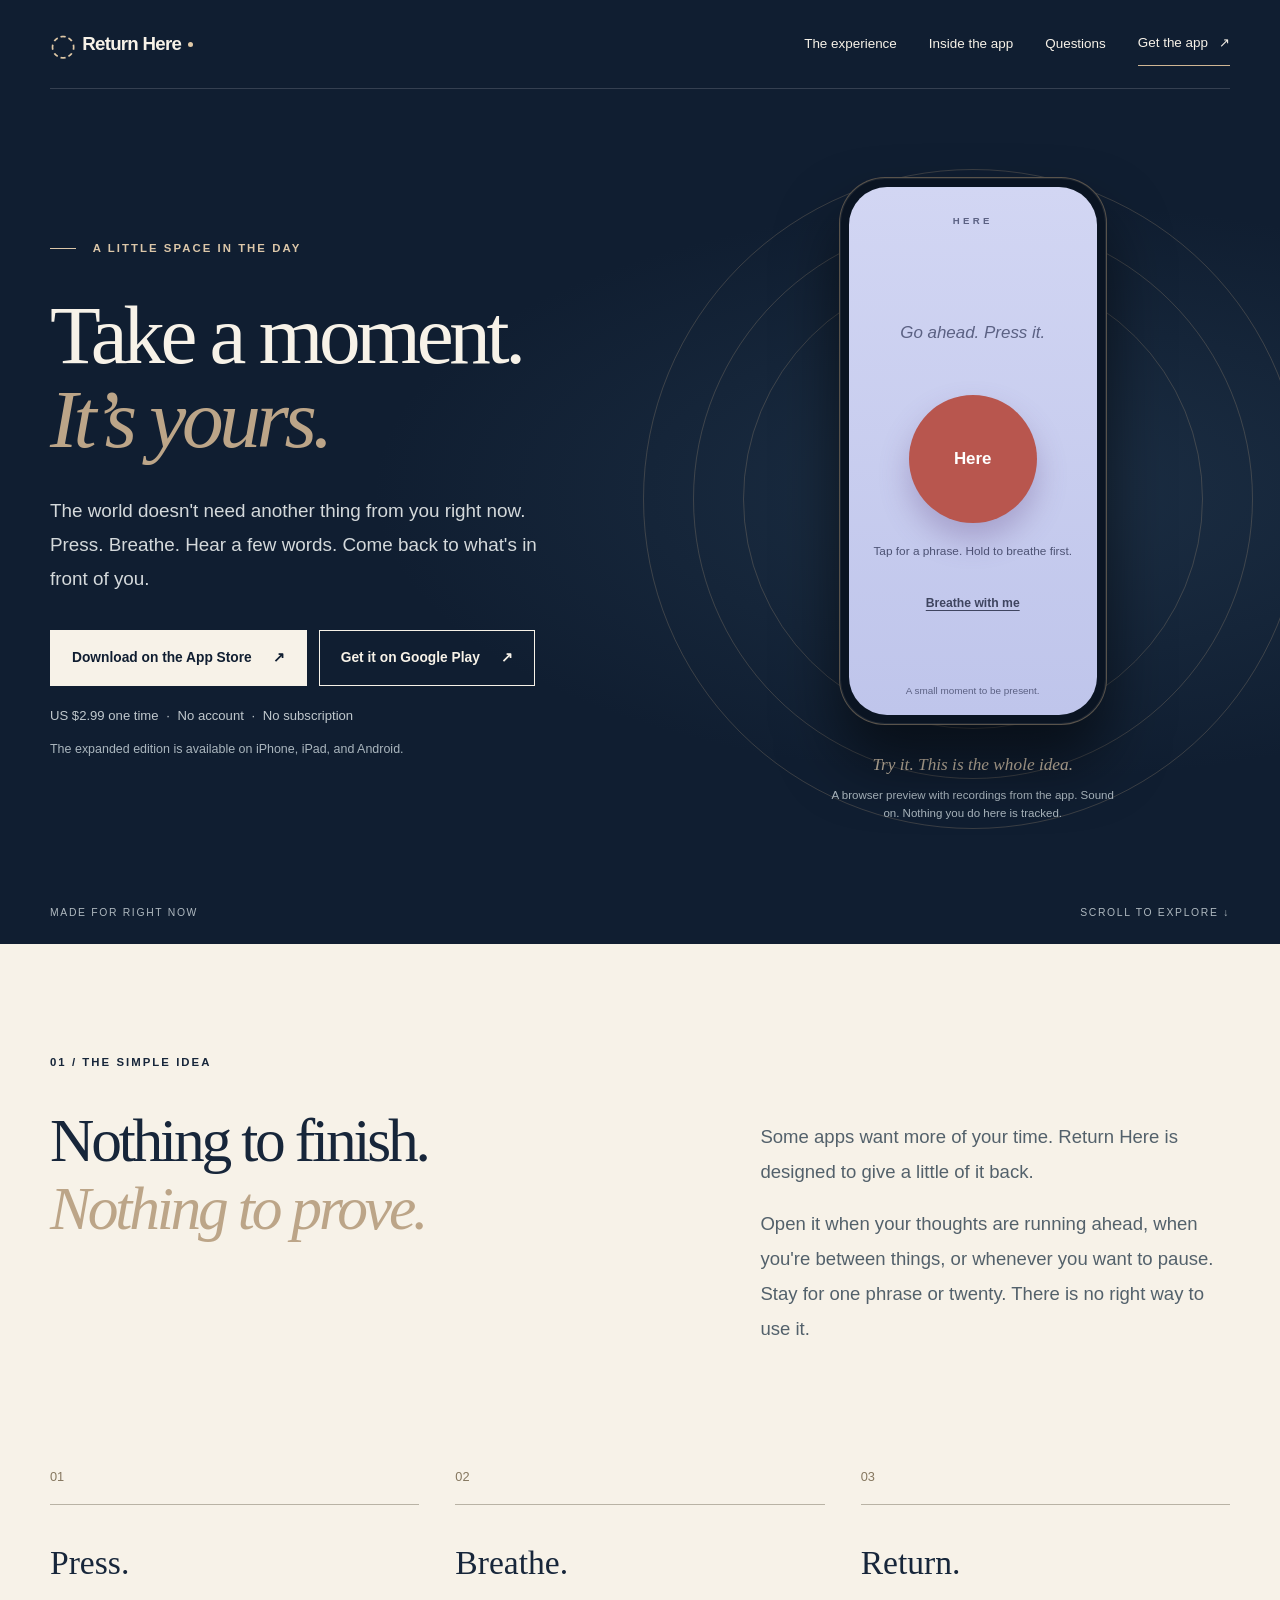
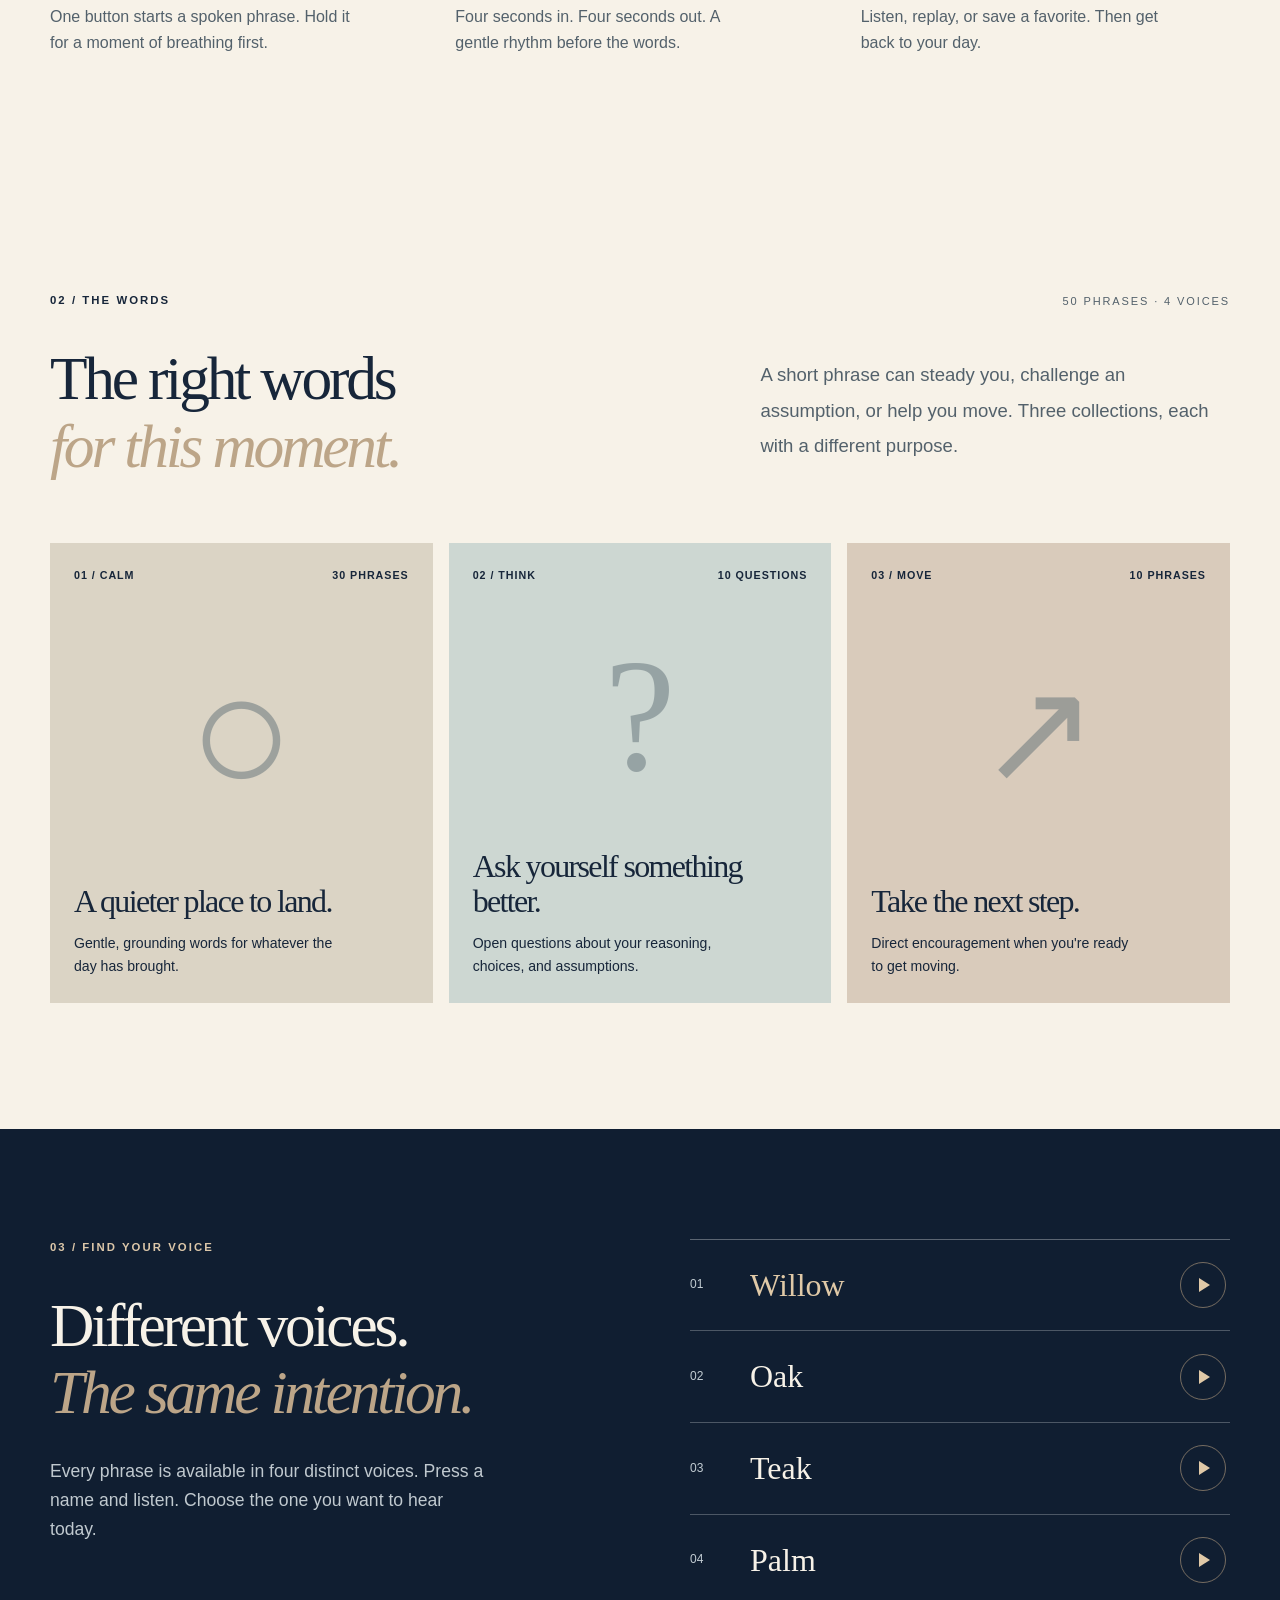
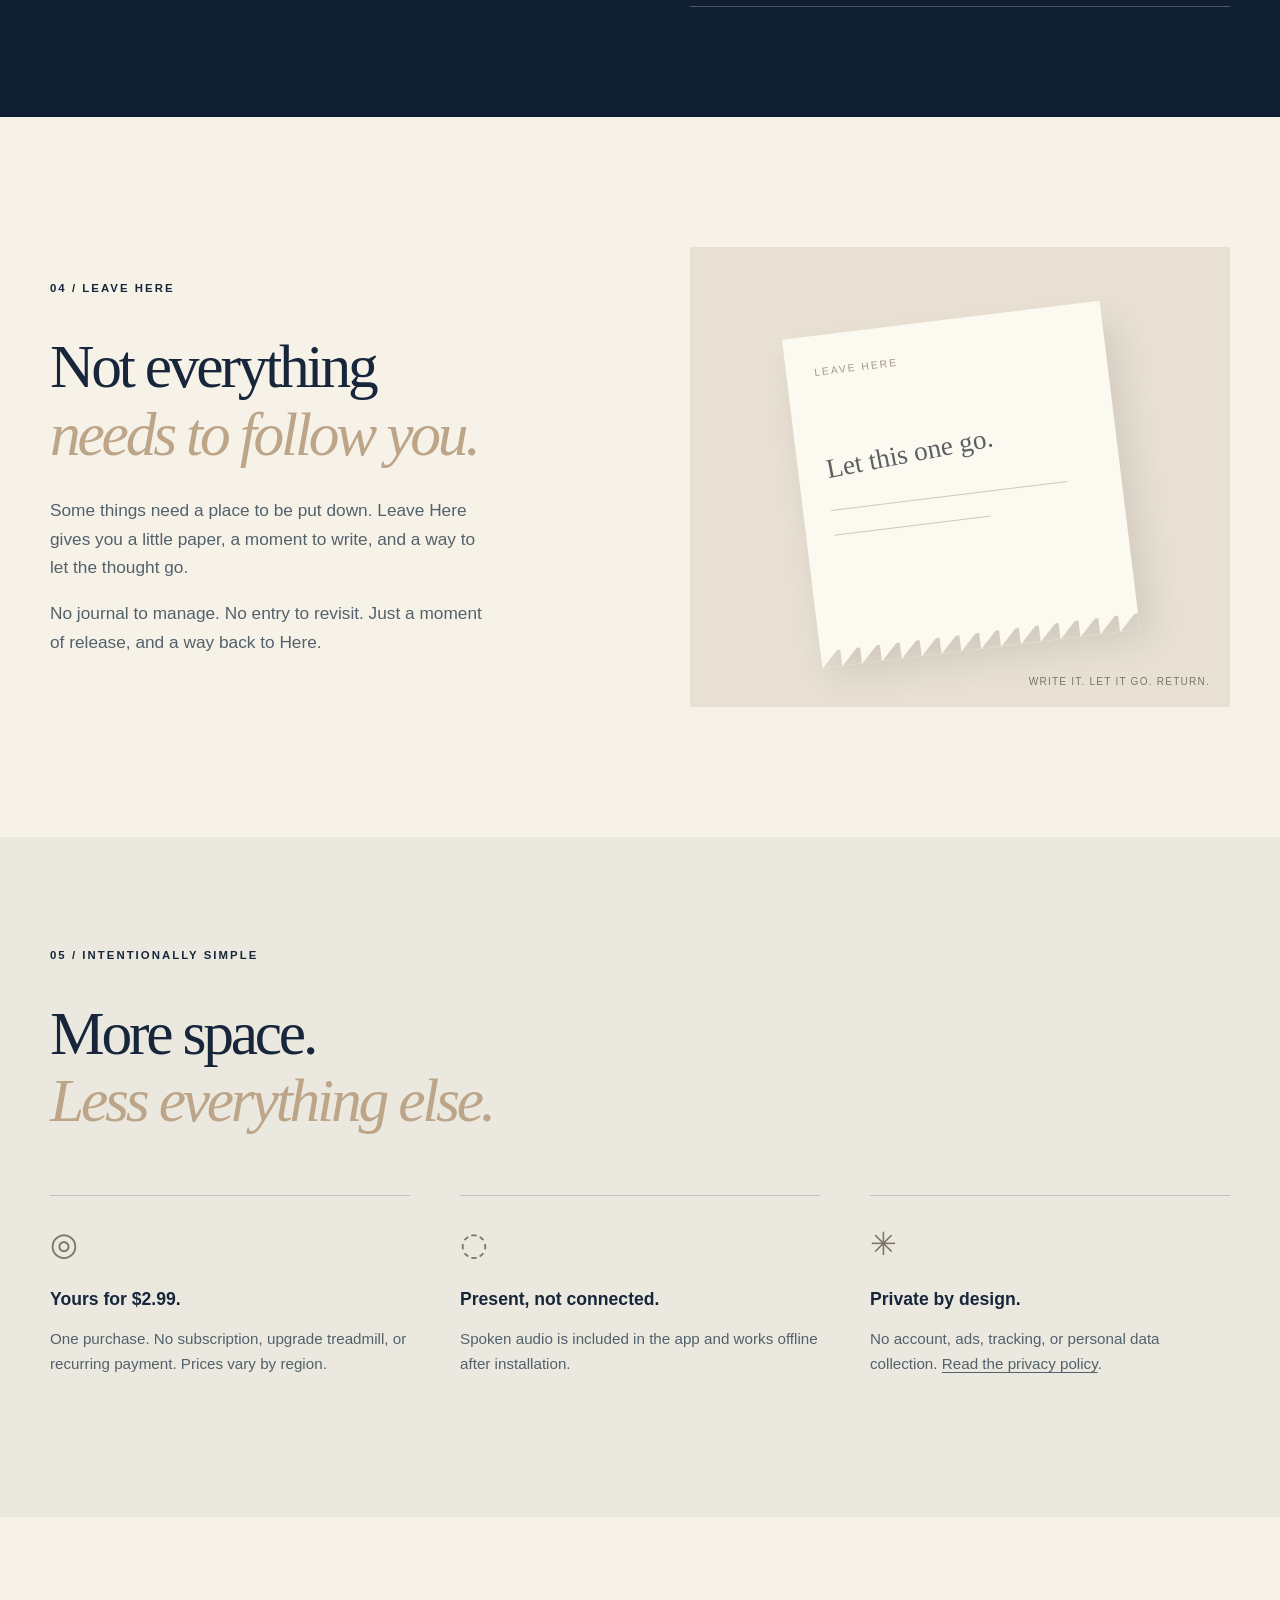
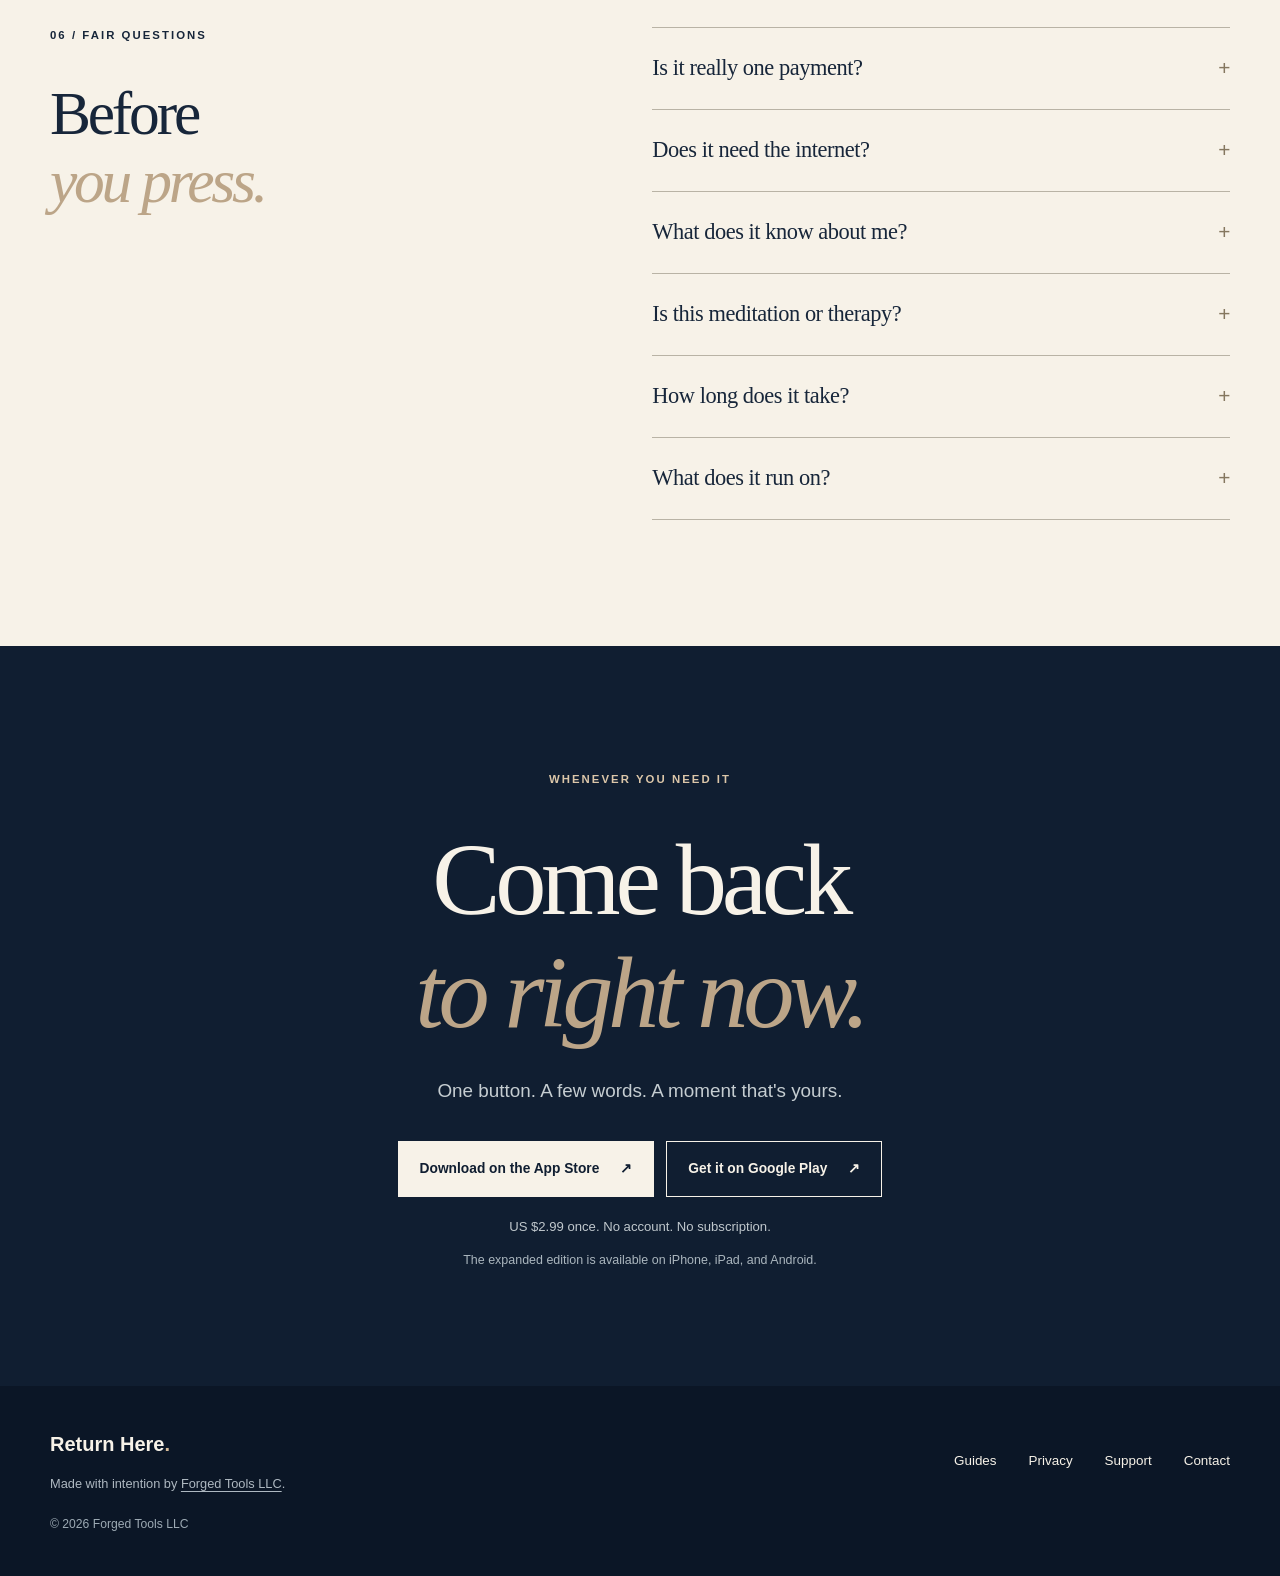
==== commit 29ae35ff: "Link search guides from Return Here footer" ====
--- a/return-here/index.html
+++ b/return-here/index.html
@@ -194,7 +194,7 @@
   <footer class="site-footer">
     <div class="wrap footer-grid">
       <div><a class="footer-brand" href="/return-here/">Return Here<span aria-hidden="true">.</span></a><p>Made with intention by <a href="/">Forged Tools LLC</a>.</p></div>
-      <nav aria-label="Footer navigation"><a href="/privacy.html">Privacy</a><a href="/support.html">Support</a><a href="mailto:hello@forgedtools.ai">Contact</a></nav>
+      <nav aria-label="Footer navigation"><a href="/return-here/guides/">Guides</a><a href="/privacy.html">Privacy</a><a href="/support.html">Support</a><a href="mailto:hello@forgedtools.ai">Contact</a></nav>
       <span class="copyright">© 2026 Forged Tools LLC</span>
     </div>
   </footer>
